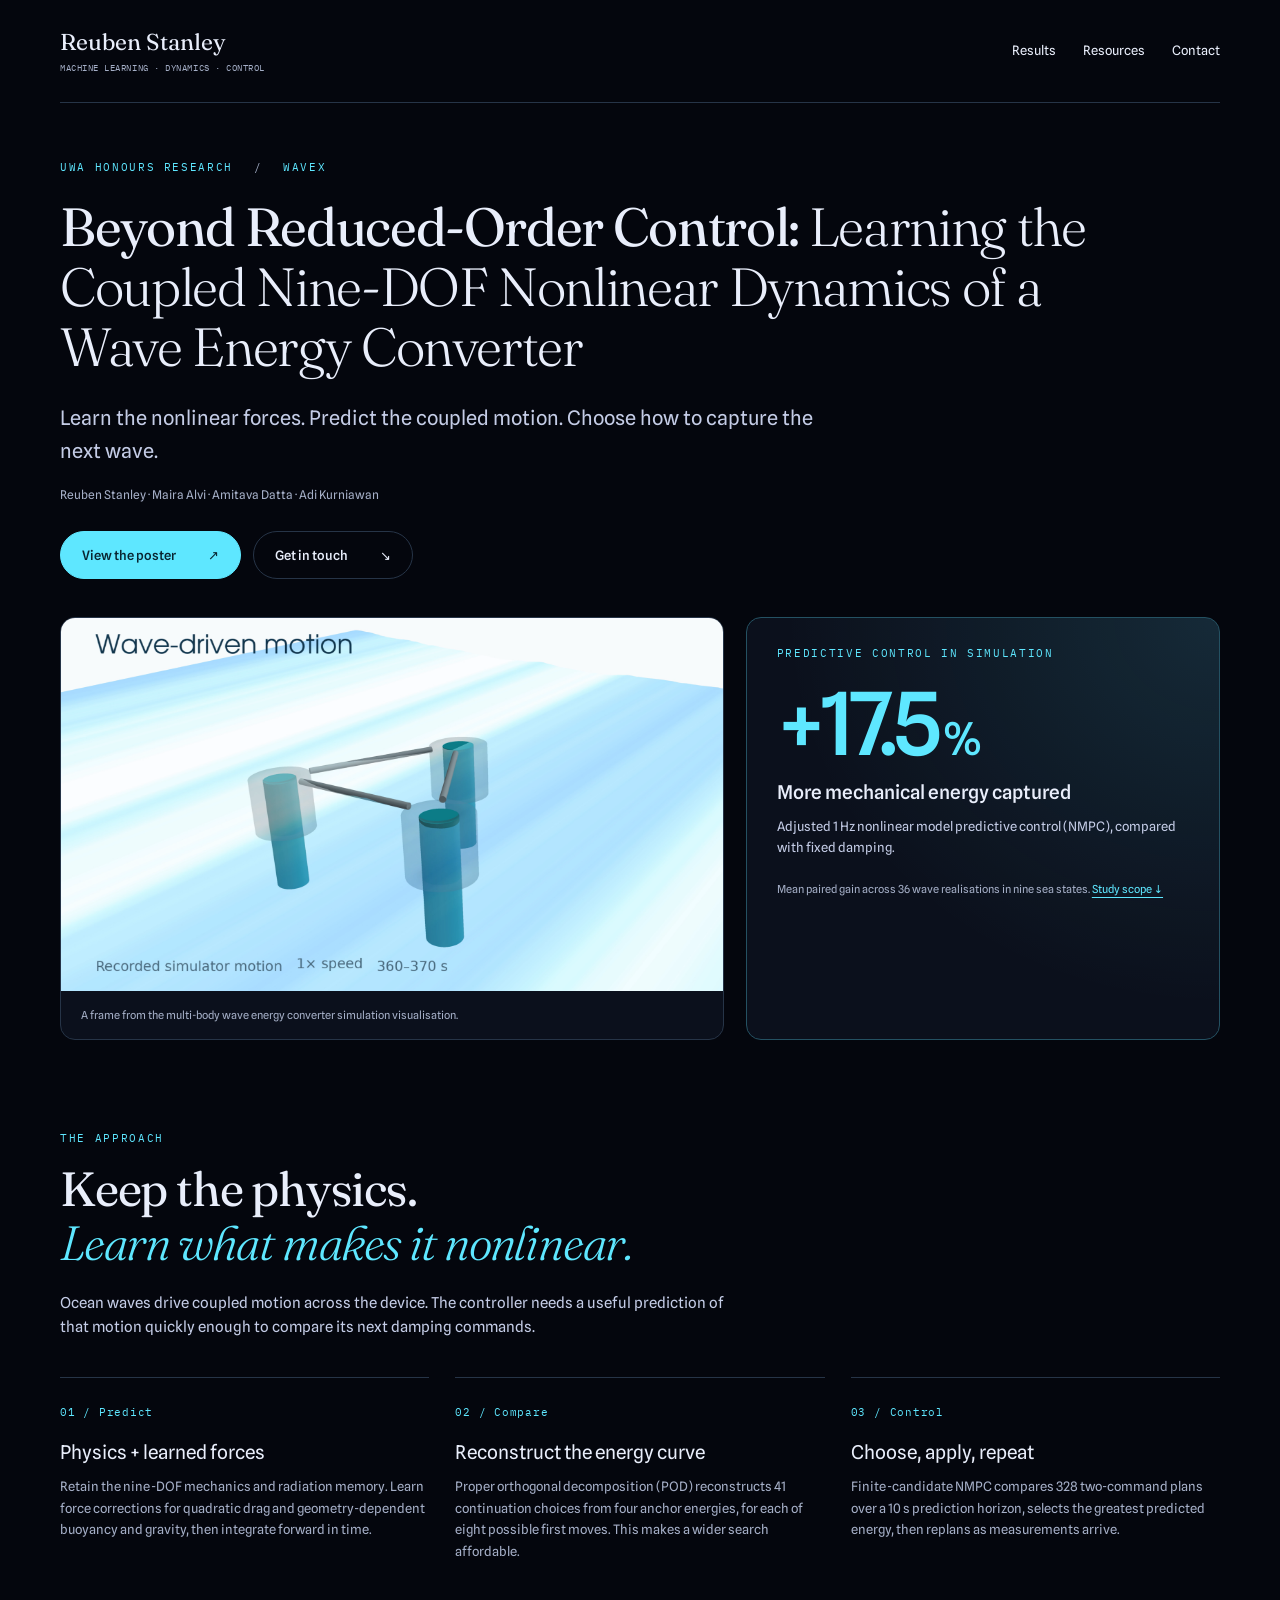
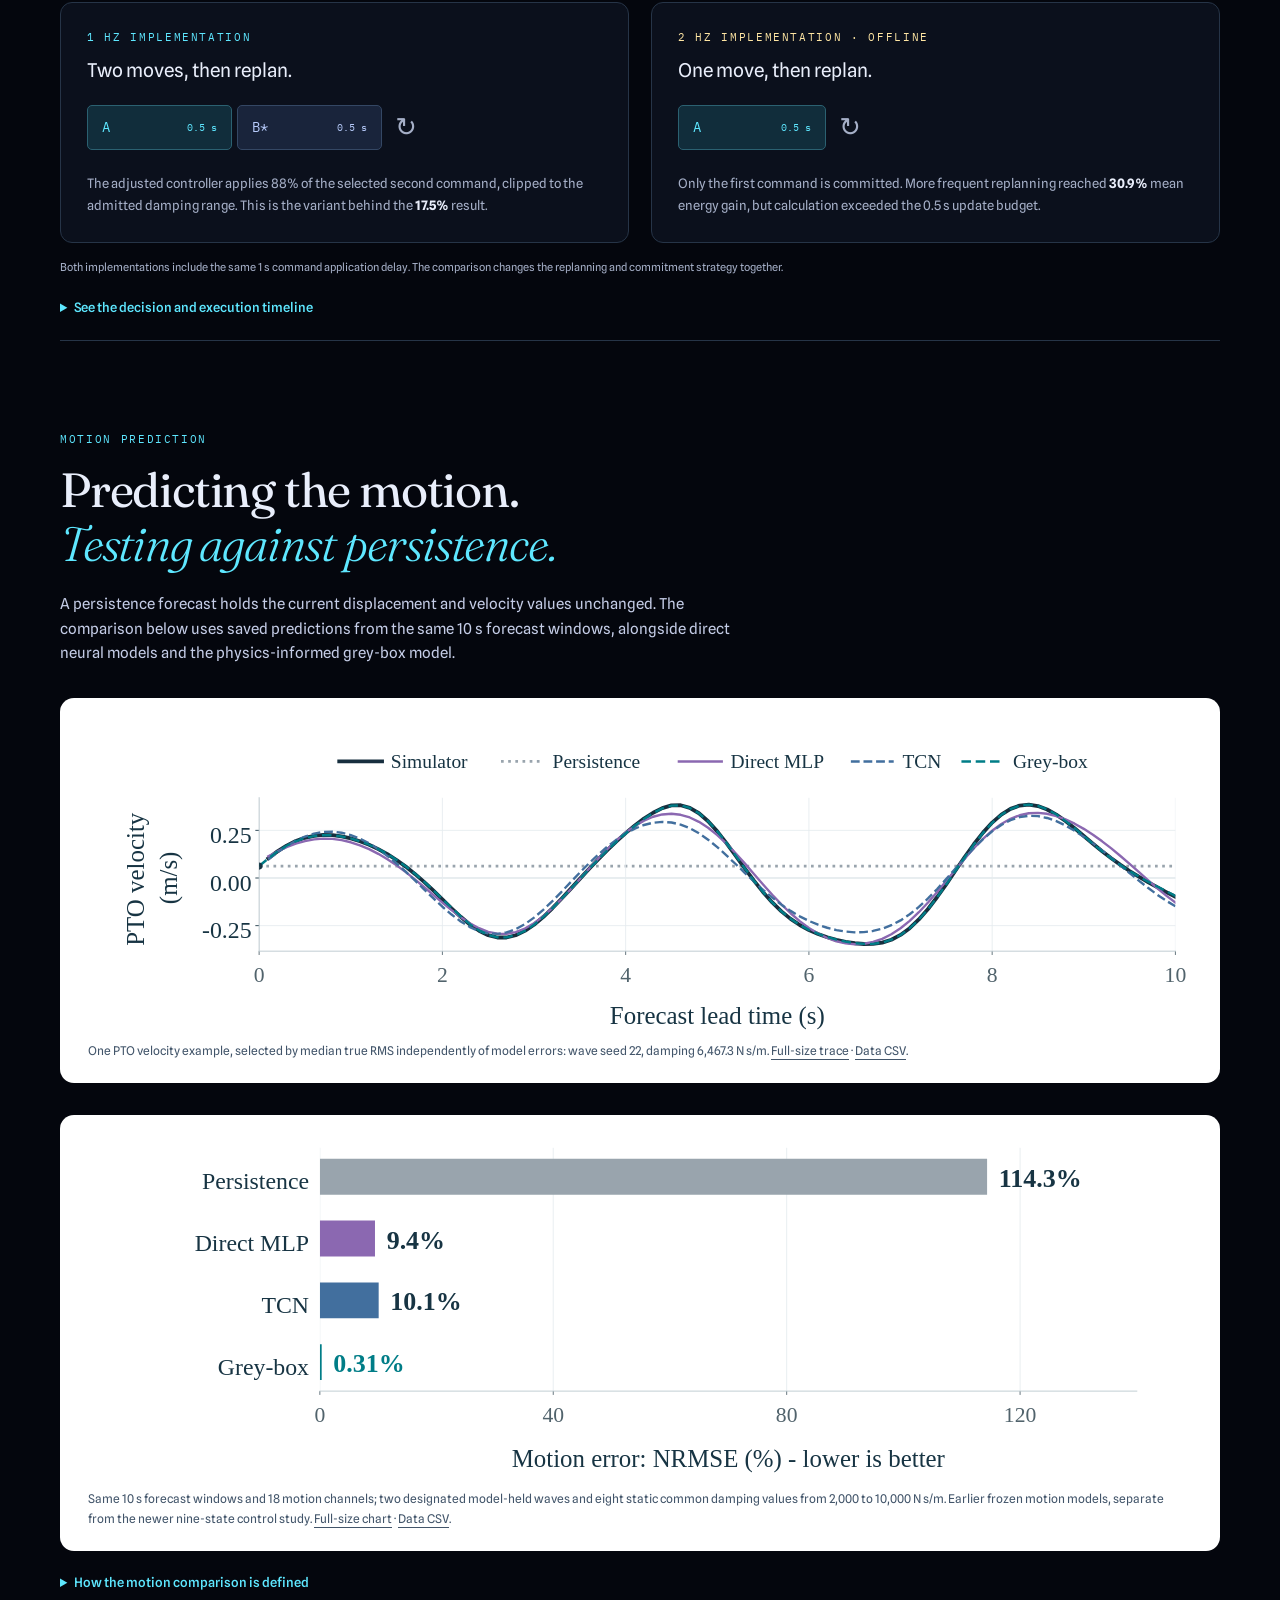
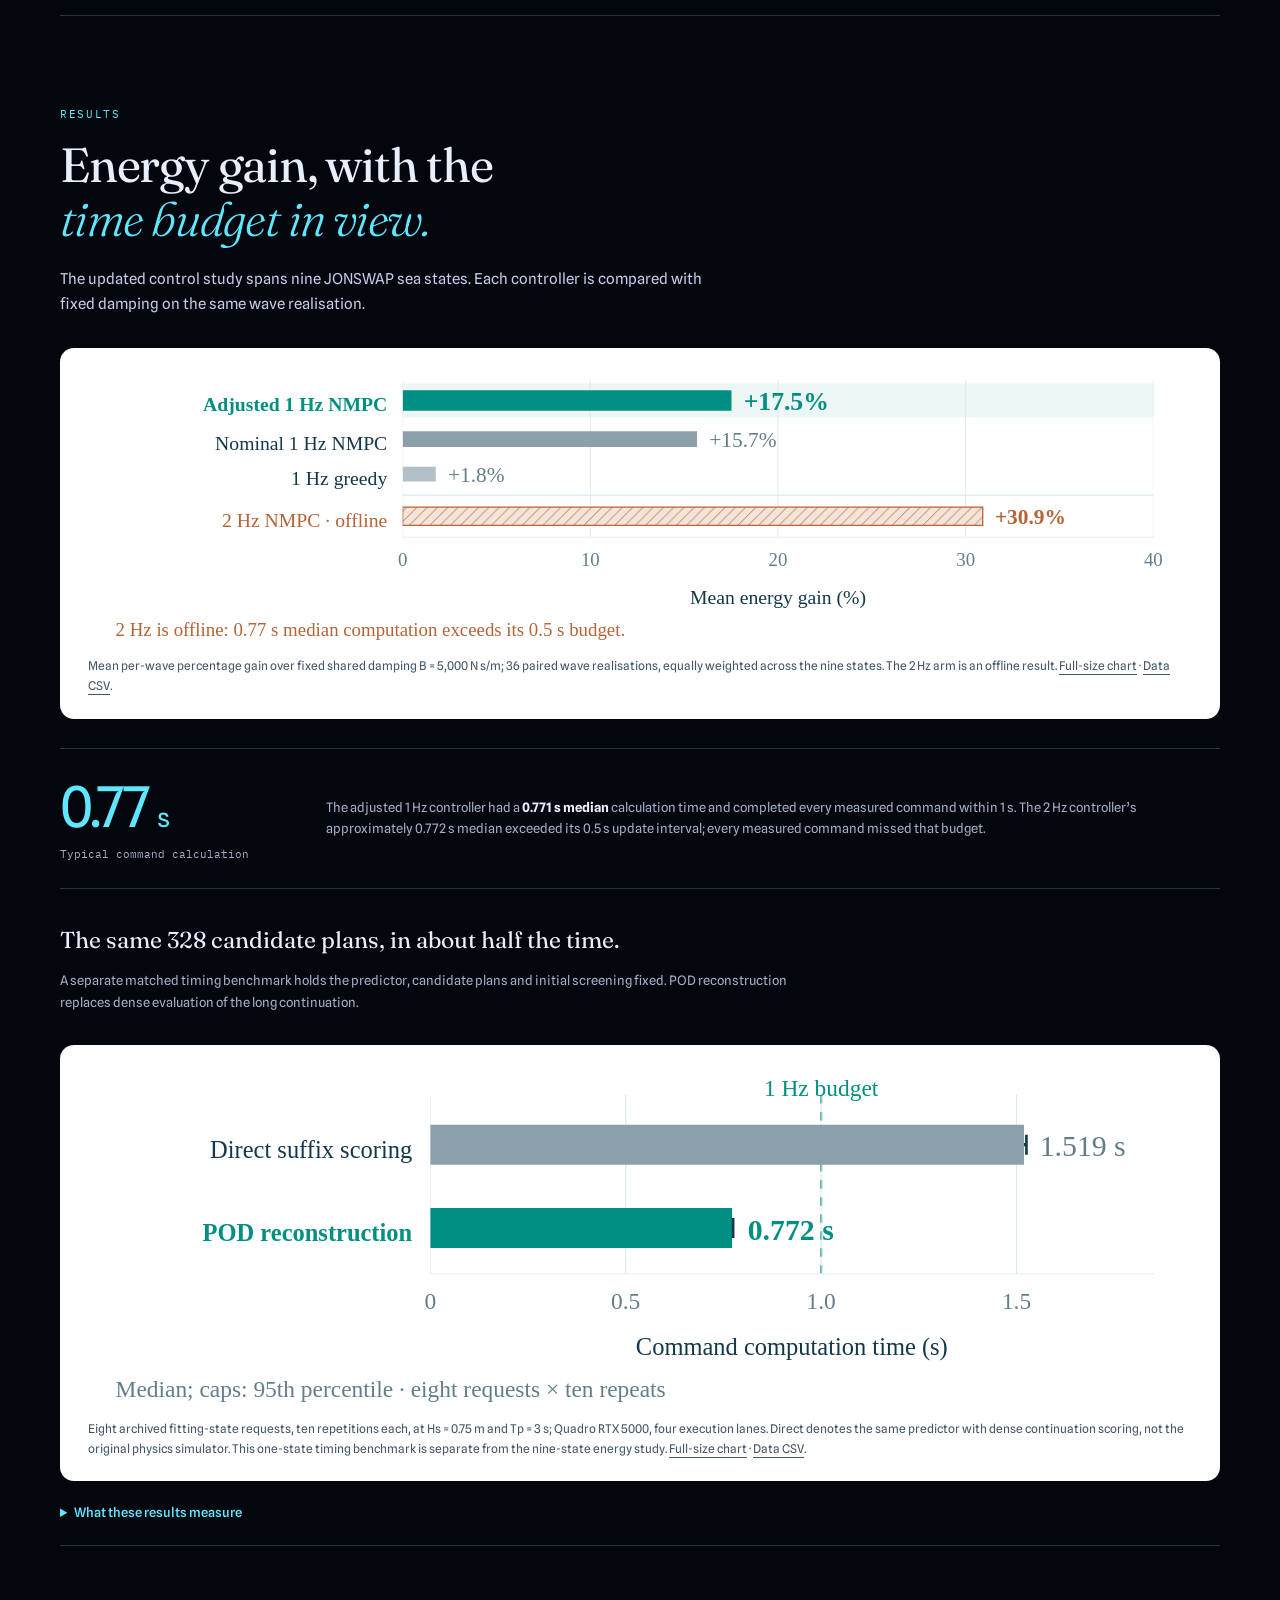
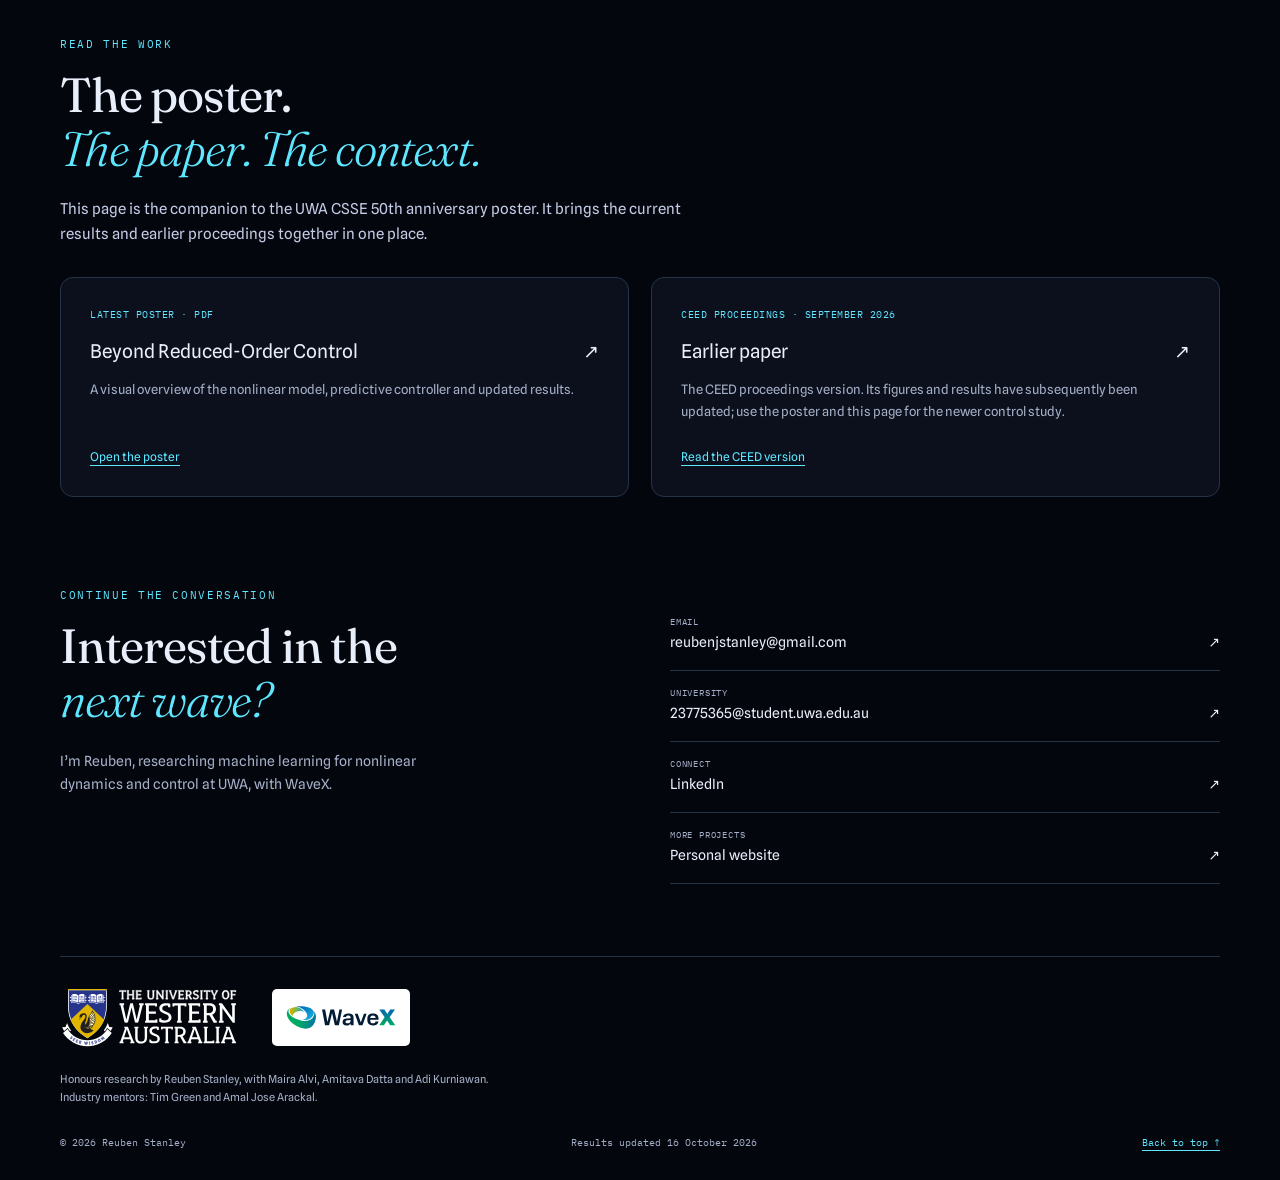
==== wavex/index.html @ 2ec7b628 "Add WaveX research page with poster, audited results and contact links" ====
<!doctype html>
<html lang="en">
<head>
  <meta charset="utf-8">
  <meta name="viewport" content="width=device-width, initial-scale=1">
  <title>Beyond Reduced-Order Control · Reuben Stanley</title>
  <meta name="description" content="Learning the coupled nine-DOF nonlinear dynamics of a wave energy converter. Explore Reuben Stanley’s UWA and WaveX honours research, poster, results and contact details.">
  <meta name="theme-color" content="#04060d">
  <link rel="canonical" href="https://reuben-trade.github.io/wavex/">
  <meta property="og:type" content="website">
  <meta property="og:title" content="Beyond Reduced-Order Control · Reuben Stanley">
  <meta property="og:description" content="Learning nonlinear wave-energy dynamics for predictive control. Research poster, results and contact.">
  <meta property="og:url" content="https://reuben-trade.github.io/wavex/">
  <meta property="og:image" content="https://reuben-trade.github.io/wavex/assets/device-motion.png">
  <link rel="preconnect" href="https://fonts.googleapis.com">
  <link rel="preconnect" href="https://fonts.gstatic.com" crossorigin>
  <link href="https://fonts.googleapis.com/css2?family=Fraunces:opsz,wght@9..144,300;9..144,400;9..144,500&family=IBM+Plex+Mono:wght@400;500&family=Spline+Sans:wght@400;500;600&display=swap" rel="stylesheet">
  <link rel="stylesheet" href="style.css">
</head>
<body>
  <a class="skip-link" href="#main">Skip to research</a>
  <header class="site-header wrap">
    <a class="wordmark" href="/">Reuben Stanley<span>Machine learning · Dynamics · Control</span></a>
    <nav aria-label="Project navigation"><a href="#results">Results</a><a href="#resources">Resources</a><a href="#contact">Contact</a></nav>
  </header>
  <main id="main" class="wrap">
    <section class="hero" aria-labelledby="project-title">
      <p class="eyebrow">UWA honours research <span aria-hidden="true">/</span> WaveX</p>
      <h1 id="project-title">Beyond Reduced-Order Control: <em>Learning the Coupled Nine-DOF Nonlinear Dynamics of a Wave Energy Converter</em></h1>
      <p class="intro">Learn the nonlinear forces. Predict the coupled motion. Choose how to capture the next wave.</p>
      <p class="authors">Reuben Stanley · Maira Alvi · Amitava Datta · Adi Kurniawan</p>
      <div class="actions"><a class="button primary" href="assets/WaveX-Honours-Poster.pdf">View the poster <span aria-hidden="true">↗</span></a><a class="button" href="#contact">Get in touch <span aria-hidden="true">↘</span></a></div>
      <div class="hero-grid">
        <figure class="device-figure"><img src="assets/device-motion.png" width="1920" height="1080" alt="Frame from the WaveX simulation visualisation: three interconnected floating bodies in ocean waves."><figcaption>A frame from the multi-body wave energy converter simulation visualisation.</figcaption></figure>
        <div class="headline-result"><p class="eyebrow">Predictive control in simulation</p><p class="big-number">+17.5<span>%</span></p><h2>More mechanical energy captured</h2><p>Adjusted 1 Hz nonlinear model predictive control (NMPC), compared with fixed damping.</p><p class="result-footnote">Mean paired gain across 36 wave realisations in nine sea states. <a href="#study-notes">Study scope ↓</a></p></div>
      </div>
    </section>

    <section class="section" aria-labelledby="approach-title">
      <div class="section-heading"><p class="eyebrow">The approach</p><h2 id="approach-title">Keep the physics.<br><em>Learn what makes it nonlinear.</em></h2><p>Ocean waves drive coupled motion across the device. The controller needs a useful prediction of that motion quickly enough to compare its next damping commands.</p></div>
      <ol class="method-grid">
        <li><span class="step-number">01 / Predict</span><h3>Physics + learned forces</h3><p>Retain the nine-DOF mechanics and radiation memory. Learn force corrections for quadratic drag and geometry-dependent buoyancy and gravity, then integrate forward in time.</p></li>
        <li><span class="step-number">02 / Compare</span><h3>Reconstruct the energy curve</h3><p>Proper orthogonal decomposition (POD) reconstructs 41 continuation choices from four anchor energies, for each of eight possible first moves. This makes a wider search affordable.</p></li>
        <li><span class="step-number">03 / Control</span><h3>Choose, apply, repeat</h3><p>Finite-candidate NMPC compares 328 two-command plans over a 10 s prediction horizon, selects the greatest predicted energy, then replans as measurements arrive.</p></li>
      </ol>
      <div class="cadence-grid">
        <article class="cadence-card"><p class="eyebrow">1 Hz implementation</p><h3>Two moves, then replan.</h3><div class="command-strip" aria-label="First command A for 0.5 seconds, then adjusted second command B for 0.5 seconds"><span>A <small>0.5 s</small></span><span>B* <small>0.5 s</small></span><b aria-hidden="true">↻</b></div><p>The adjusted controller applies 88% of the selected second command, clipped to the admitted damping range. This is the variant behind the <strong>17.5%</strong> result.</p></article>
        <article class="cadence-card"><p class="eyebrow gold">2 Hz implementation · offline</p><h3>One move, then replan.</h3><div class="command-strip short" aria-label="First command A for 0.5 seconds, then replan"><span>A <small>0.5 s</small></span><b aria-hidden="true">↻</b></div><p>Only the first command is committed. More frequent replanning reached <strong>30.9%</strong> mean energy gain, but calculation exceeded the 0.5 s update budget.</p></article>
      </div>
      <p class="shared-note">Both implementations include the same 1 s command application delay. The comparison changes the replanning and commitment strategy together.</p>
      <details class="study-notes"><summary>See the decision and execution timeline</summary><figure class="chart"><a href="assets/nmpc-timeline.svg"><img src="assets/nmpc-timeline.svg" loading="lazy" alt="Timing diagram for both controllers: a decision at zero is applied one second later. The 1 Hz controller executes A from 1 to 1.5 seconds and adjusted B from 1.5 to 2 seconds. The 2 Hz controller instead executes successive first commands over those two intervals."></a><figcaption>Both controllers score A for 0.5 s followed by B for 9.5 s. Only the near-term commands are executed before replanning. <a href="assets/nmpc-timeline.svg">Open the full-size diagram</a>.</figcaption></figure></details>
    </section>

    <section id="motion" class="section" aria-labelledby="motion-title">
      <div class="section-heading"><p class="eyebrow">Motion prediction</p><h2 id="motion-title">Predicting the motion.<br><em>Testing against persistence.</em></h2><p>A persistence forecast holds the current displacement and velocity values unchanged. The comparison below uses saved predictions from the same 10 s forecast windows, alongside direct neural models and the physics-informed grey-box model.</p></div>
      <figure class="chart"><a href="assets/motion-trace.svg"><img src="assets/motion-trace.svg" loading="lazy" alt="A 10 second PTO velocity example comparing numerical simulator truth, constant persistence, direct MLP, TCN and grey-box predictions. The grey-box trajectory closely follows the oscillating true velocity."></a><figcaption>One PTO velocity example, selected by median true RMS independently of model errors: wave seed 22, damping 6,467.3 N s/m. <a href="assets/motion-trace.svg">Full-size trace</a> · <a href="assets/motion-trace.csv" download>Data CSV</a>.</figcaption></figure>
      <figure class="chart"><a href="assets/motion-benchmark.svg"><img src="assets/motion-benchmark.svg" loading="lazy" alt="Mean motion NRMSE, lower is better: persistence 114.35 percent, direct MLP 9.45 percent, TCN 10.08 percent, grey-box 0.314 percent."></a><figcaption>Same 10 s forecast windows and 18 motion channels; two designated model-held waves and eight static common damping values from 2,000 to 10,000 N s/m. Earlier frozen motion models, separate from the newer nine-state control study. <a href="assets/motion-benchmark.svg">Full-size chart</a> · <a href="assets/motion-benchmark.csv" download>Data CSV</a>.</figcaption></figure>
      <details class="study-notes"><summary>How the motion comparison is defined</summary><div class="details-content"><p><strong>Common evaluation:</strong> 17,152 forecasts per model across two waves and eight damping settings, with 100 common future samples over 10 s. The 18 channels comprise nine displacements and nine velocities. Each channel’s root-mean-square error is divided by the centred population standard deviation of its common true signal, then averaged equally across channels, settings and waves. This normalised error can exceed 100%.</p><p><strong>Model scope:</strong> these are previously trained, frozen model packages with different native training sets and input/history budgets. The comparison is not an architecture-only ablation. The two model-held waves were previously exposed in a separate spectral study and are not globally blind test data.</p><p><strong>Reproducibility:</strong> existing predictions were checked against their archived results before recomputing the common-window comparison. Persistence was calculated directly from the archived boundary states. No new simulation, training or model inference was needed.</p></div></details>
    </section>

    <section id="results" class="section" aria-labelledby="results-title">
      <div class="section-heading"><p class="eyebrow">Results</p><h2 id="results-title">Energy gain, with the<br><em>time budget in view.</em></h2><p>The updated control study spans nine JONSWAP sea states. Each controller is compared with fixed damping on the same wave realisation.</p></div>
      <figure class="chart"><a href="assets/energy-gain.svg"><img src="assets/energy-gain.svg" loading="lazy" alt="Mean mechanical energy gain compared with fixed damping: adjusted 1 Hz NMPC 17.5 percent; nominal 1 Hz NMPC 15.7 percent; greedy 1.8 percent; offline 2 Hz NMPC 30.9 percent."></a><figcaption>Mean per-wave percentage gain over fixed shared damping B = 5,000 N s/m; 36 paired wave realisations, equally weighted across the nine states. The 2 Hz arm is an offline result. <a href="assets/energy-gain.svg">Full-size chart</a> · <a href="assets/energy-gain.csv" download>Data CSV</a>.</figcaption></figure>
      <div class="timing-callout"><div><p class="timing-value">0.77 <span>s</span></p><p>Typical command calculation</p></div><p>The adjusted 1 Hz controller had a <strong>0.771 s median</strong> calculation time and completed every measured command within 1 s. The 2 Hz controller’s approximately 0.772 s median exceeded its 0.5 s update interval; every measured command missed that budget.</p></div>
      <div class="subsection-heading"><h3>The same 328 candidate plans, in about half the time.</h3><p>A separate matched timing benchmark holds the predictor, candidate plans and initial screening fixed. POD reconstruction replaces dense evaluation of the long continuation.</p></div>
      <figure class="chart"><a href="assets/matched-timing.svg"><img src="assets/matched-timing.svg" loading="lazy" alt="Matched warm command timing: direct continuation scoring takes 1.519 seconds median and POD continuation scoring takes 0.772 seconds. The first exceeds the 1 second update budget; the second fits it. Both exceed 0.5 seconds."></a><figcaption>Eight archived fitting-state requests, ten repetitions each, at Hs = 0.75 m and Tp = 3 s; Quadro RTX 5000, four execution lanes. Direct denotes the same predictor with dense continuation scoring, not the original physics simulator. This one-state timing benchmark is separate from the nine-state energy study. <a href="assets/matched-timing.svg">Full-size chart</a> · <a href="assets/matched-timing.csv" download>Data CSV</a>.</figcaption></figure>
      <details id="study-notes" class="study-notes"><summary>What these results measure</summary><div class="details-content"><p><strong>Numerical simulation:</strong> nine-DOF dynamics with quadratic body drag and geometry-dependent nonlinear buoyancy/gravity. Incident water velocity is fixed to zero in the drag calculation; no mooring contribution is implemented. These results are not hardware trials.</p><p><strong>Sea states and scoring:</strong> significant wave heights 0.75, 1.5 and 2.5 m crossed with peak periods 4.82, 6 and 8 s. Four paired wave realisations per state; 300 s scored after a 300 s ramp and 60 s preparation. The combined 36-wave cohort is descriptive: it includes an earlier exposed two-wave cohort and two fresh confirmation waves per state.</p><p><strong>Prediction and control:</strong> 60 s motion history, a 10 s prediction horizon and ideal recorded wave preview. The shared damping command acts on all three power-take-off coordinates, with 41 admitted values from 2,000 to 100,000 N s/m. The adjusted variant multiplies only its second executed command by 0.88 and clips it to that range; prediction and selection remain nominal.</p><p><strong>Interpretation:</strong> the fixed 5,000 N s/m comparator is not a per-state optimised passive controller. Gains are mean per-wave percentage changes in mechanical power-take-off energy, not site-weighted annual yield. Timings are warm computation measurements on the study hardware; they do not establish deployed hardware performance.</p><p><strong>Next steps:</strong> the POD heads trained on constant-damping 10 s forecasts are reused for conditional 9.5 s continuations; this transfer still needs validation. Causal wave forecasts, actuator limits and device trials remain next steps.</p></div></details>
    </section>

    <section id="resources" class="section" aria-labelledby="resources-title">
      <div class="section-heading"><p class="eyebrow">Read the work</p><h2 id="resources-title">The poster.<br><em>The paper. The context.</em></h2><p>This page is the companion to the UWA CSSE 50th anniversary poster. It brings the current results and earlier proceedings together in one place.</p></div>
      <div class="resource-grid"><a class="resource-card" href="assets/WaveX-Honours-Poster.pdf"><span class="resource-type">Latest poster · PDF</span><h3>Beyond Reduced-Order Control <span aria-hidden="true">↗</span></h3><p>A visual overview of the nonlinear model, predictive controller and updated results.</p><span class="resource-link">Open the poster</span></a><a class="resource-card" href="https://ceed.wa.edu.au/wp-content/uploads/2026/09/Reuben-Stanley.pdf"><span class="resource-type">CEED proceedings · September 2026</span><h3>Earlier paper <span aria-hidden="true">↗</span></h3><p>The CEED proceedings version. Its figures and results have subsequently been updated; use the poster and this page for the newer control study.</p><span class="resource-link">Read the CEED version</span></a></div>
    </section>

    <section id="contact" class="section contact" aria-labelledby="contact-title"><div><p class="eyebrow">Continue the conversation</p><h2 id="contact-title">Interested in the<br><em>next wave?</em></h2><p>I’m Reuben, researching machine learning for nonlinear dynamics and control at UWA, with WaveX.</p></div><div class="contact-links"><a href="mailto:reubenjstanley@gmail.com"><span>Email</span>reubenjstanley@gmail.com <b aria-hidden="true">↗</b></a><a href="mailto:23775365@student.uwa.edu.au"><span>University</span>23775365@student.uwa.edu.au <b aria-hidden="true">↗</b></a><a href="https://www.linkedin.com/in/reuben-stanley/"><span>Connect</span>LinkedIn <b aria-hidden="true">↗</b></a><a href="/"><span>More projects</span>Personal website <b aria-hidden="true">↗</b></a></div></section>
  </main>
  <footer class="wrap"><div class="affiliations"><img src="assets/uwa.svg" alt="The University of Western Australia" width="180" height="60"><span class="wavex-logo"><img src="assets/wavex.svg" alt="WaveX" width="130" height="52"></span></div><p>Honours research by Reuben Stanley, with Maira Alvi, Amitava Datta and Adi Kurniawan.<br>Industry mentors: Tim Green and Amal Jose Arackal.</p><div class="footer-meta"><span>© 2026 Reuben Stanley</span><span>Results updated 16 October 2026</span><a href="#main">Back to top ↑</a></div></footer>
</body>
</html>
---- wavex/style.css ----
:root{--space:#04060d;--panel:#0b101c;--ink:#e9eefb;--muted:#a5afc7;--cyan:#5ee7ff;--gold:#ffe6a3;--line:#263447;--display:"Fraunces",Georgia,serif;--body:"Spline Sans",system-ui,sans-serif;--mono:"IBM Plex Mono",ui-monospace,monospace}
*{box-sizing:border-box}html{scroll-behavior:smooth;scroll-padding-top:24px}body{margin:0;background:var(--space);color:var(--ink);font-family:var(--body);font-weight:400;line-height:1.65;-webkit-font-smoothing:antialiased}a{color:inherit;text-underline-offset:4px}a:focus-visible,summary:focus-visible{outline:2px solid var(--cyan);outline-offset:6px}img{display:block;max-width:100%;height:auto}h1,h2,h3,p,figure{margin:0}h1,h2,h3{line-height:1.12;font-weight:400}h1,h2{font-family:var(--display)}em{font-weight:300;color:var(--cyan)}.wrap{width:min(1160px,calc(100% - 96px));margin-inline:auto}.skip-link{position:absolute;top:-100px;left:20px;padding:12px 18px;background:var(--ink);color:var(--space);z-index:10}.skip-link:focus{top:12px}.site-header{display:flex;align-items:center;justify-content:space-between;gap:24px;padding-block:29px;border-bottom:1px solid var(--line)}.wordmark{font-family:var(--display);font-size:23px;text-decoration:none;line-height:1.2}.wordmark span{display:block;font-family:var(--mono);font-size:9px;letter-spacing:.06em;text-transform:uppercase;color:var(--muted);margin-top:6px}.site-header nav{display:flex;gap:27px;font-size:13px}.site-header nav a{text-decoration:none}.site-header nav a:hover{color:var(--cyan)}.hero{padding-top:56px}.eyebrow{font-family:var(--mono);font-size:11px;letter-spacing:.15em;text-transform:uppercase;color:var(--cyan);line-height:1.5}.eyebrow span{margin-inline:12px;color:var(--muted)}h1{font-size:clamp(2.15rem,4.2vw,3.45rem);max-width:1100px;letter-spacing:-.025em;margin-top:21px}h1 em{font-style:normal;color:var(--ink)}.intro{font-size:clamp(1.05rem,1.6vw,1.25rem);color:#c4cce6;margin-top:24px;max-width:790px}.authors{font-size:12px;color:var(--muted);margin-top:17px}.actions{display:flex;flex-wrap:wrap;gap:12px;margin-top:27px}.button{display:inline-flex;align-items:center;gap:32px;justify-content:space-between;min-height:48px;border:1px solid var(--line);border-radius:100px;padding:10px 21px;text-decoration:none;font-size:13px;font-weight:500;transition:background .15s,border-color .15s}.button:hover{border-color:var(--cyan);background:#101c29}.button.primary{background:var(--cyan);border-color:var(--cyan);color:#092531}.button.primary:hover{background:#a2f2ff}.hero-grid{display:grid;grid-template-columns:1.4fr 1fr;gap:22px;margin-top:38px;align-items:stretch}.device-figure{border:1px solid var(--line);border-radius:15px;overflow:hidden;background:var(--panel);display:flex;flex-direction:column;justify-content:center}.device-figure img{aspect-ratio:16/9;object-fit:cover}.device-figure figcaption{padding:15px 20px;color:var(--muted);font-size:11px}.headline-result{border:1px solid #245162;border-radius:15px;padding:27px 30px;background:radial-gradient(ellipse at 100% 0,rgba(94,231,255,.12),transparent 65%),var(--panel)}.big-number{font-size:clamp(3.9rem,6.8vw,6rem);letter-spacing:-.065em;line-height:1.12;color:var(--cyan);margin-block:13px 10px;font-weight:500}.big-number span{font-size:.52em;margin-left:5px}.headline-result h2{font-family:var(--body);font-size:19px;font-weight:500;margin-bottom:12px}.headline-result>p:not(.eyebrow):not(.big-number){color:#c4cce6;font-size:13px}.headline-result p.result-footnote{font-size:11px!important;color:var(--muted)!important;margin-top:22px}.result-footnote a{white-space:nowrap;color:var(--cyan)}.section{padding-top:90px}.section-heading{max-width:730px}.section-heading h2,.contact h2{font-size:clamp(2rem,3.8vw,3rem);letter-spacing:-.025em;margin-top:16px}.section-heading>p:last-child{margin-top:21px;max-width:670px;color:#c4cce6;font-size:15px}.method-grid{list-style:none;padding:0;display:grid;grid-template-columns:repeat(3,1fr);gap:26px;margin:37px 0 0}.method-grid li{padding-top:20px;border-top:1px solid var(--line)}.step-number{font:11px var(--mono);letter-spacing:.07em;color:var(--cyan)}h3{font-size:19px;line-height:1.3}.method-grid h3{margin-top:15px}.method-grid p{font-size:13px;color:var(--muted);margin-top:12px}.cadence-grid{display:grid;grid-template-columns:1fr 1fr;gap:22px;margin-top:40px}.cadence-card{border:1px solid var(--line);border-radius:12px;padding:26px;background:var(--panel)}.cadence-card h3{margin-top:12px}.gold{color:var(--gold)}.command-strip{display:flex;gap:5px;align-items:stretch;margin-block:23px;max-width:330px}.command-strip>span{flex:1;display:flex;justify-content:space-between;align-items:center;font-family:var(--mono);font-size:14px;color:var(--cyan);background:#112d3b;border:1px solid #2b6171;padding:10px 14px;border-radius:5px}.command-strip>span:nth-child(2){background:#19243b;border-color:#344764;color:#b6cafa}.command-strip small{font-size:10px;color:inherit}.command-strip b{display:flex;align-items:center;font-size:26px;margin-left:8px;color:var(--muted);font-weight:400}.command-strip.short{max-width:183px}.cadence-card>p:last-child{font-size:13px;color:var(--muted)}.cadence-card strong{color:var(--ink)}.shared-note{font-size:11px;color:var(--muted);margin-top:15px}.chart{margin-top:32px;background:#fff;border-radius:14px;overflow:hidden}.chart img{width:100%;padding:26px 28px 0}.chart figcaption{padding:10px 28px 23px;font-size:12px;color:#42556a}.timing-callout{display:grid;grid-template-columns:230px 1fr;gap:36px;border-block:1px solid var(--line);padding:27px 0;margin-top:29px;align-items:center}.timing-value{font-size:56px;line-height:1.1;color:var(--cyan);letter-spacing:-.04em}.timing-value span{font-size:26px}.timing-callout>div>p:last-child{font:11px var(--mono);color:var(--muted);margin-top:10px}.timing-callout>p{color:var(--muted);font-size:13px}.timing-callout strong{color:var(--ink)}.study-notes{border-bottom:1px solid var(--line);padding-block:21px;font-size:13px}.study-notes summary{cursor:pointer;color:var(--cyan);font-weight:500}.details-content{max-width:900px;color:var(--muted);padding-top:15px}.details-content p+p{margin-top:14px}.details-content strong{color:var(--ink)}.resource-grid{display:grid;grid-template-columns:1fr 1fr;gap:22px;margin-top:31px}.resource-card{padding:29px;background:var(--panel);border:1px solid var(--line);border-radius:13px;text-decoration:none;display:flex;flex-direction:column;transition:border-color .15s,background .15s}.resource-card:hover{border-color:var(--cyan);background:#101c29}.resource-type{font:10px/1.5 var(--mono);letter-spacing:.05em;text-transform:uppercase;color:var(--cyan)}.resource-card h3{margin-top:17px;display:flex;justify-content:space-between;gap:16px}.resource-card p{font-size:13px;color:var(--muted);margin-top:15px;flex:1}.resource-link{font-size:12px;color:var(--cyan);margin-top:25px;text-decoration:underline;text-underline-offset:4px}.contact{display:grid;grid-template-columns:1fr 1fr;gap:60px;padding-bottom:72px}.contact>div>p:last-child{font-size:14px;color:var(--muted);max-width:420px;margin-top:23px}.contact-links{padding-top:13px}.contact-links a{display:block;border-bottom:1px solid var(--line);padding:16px 0;text-decoration:none;font-size:14px;overflow-wrap:anywhere}.contact-links a:hover{color:var(--cyan)}.contact-links a span{font:9px var(--mono);letter-spacing:.09em;text-transform:uppercase;display:block;color:var(--muted);margin-bottom:4px}.contact-links b{float:right;font-weight:400}.affiliations{display:flex;align-items:center;gap:32px}.affiliations img{max-height:60px;object-fit:contain}.wavex-logo{display:block;padding:10px 14px;border-radius:5px;background:white}.wavex-logo img{width:110px;height:37px;object-fit:contain}footer.wrap{padding-block:31px;border-top:1px solid var(--line)}footer>p{color:var(--muted);font-size:11px;margin-top:23px}.footer-meta{display:flex;justify-content:space-between;flex-wrap:wrap;gap:14px;font:10px var(--mono);color:var(--muted);margin-top:30px}.footer-meta a{color:var(--cyan)}
.subsection-heading{margin-top:37px;max-width:740px}.subsection-heading h3{font-size:23px;font-family:var(--display)}.subsection-heading p{font-size:13px;color:var(--muted);margin-top:14px}.chart a:focus-visible{display:block;outline-offset:-3px}.chart figcaption a:focus-visible{display:inline;outline-offset:3px}
@media(max-width:900px){.wrap{width:calc(100% - 56px)}.hero-grid{grid-template-columns:1.15fr 1fr}.headline-result{padding:23px}.headline-result .eyebrow{font-size:9px}.headline-result h2{font-size:17px}.big-number{font-size:66px}.contact{gap:30px}.device-figure figcaption{padding:12px;font-size:10px}}
@media(max-width:650px){.wrap{width:calc(100% - 36px)}.site-header{padding-block:21px;align-items:flex-start;gap:15px}.wordmark{font-size:20px}.wordmark span{font-size:7px;max-width:170px;line-height:1.6}.site-header nav{gap:13px;font-size:11px;flex-wrap:wrap;justify-content:flex-end;max-width:145px}.hero{padding-top:36px}h1{font-size:2.12rem;line-height:1.13;margin-top:18px}.intro{font-size:16px;margin-top:21px}.authors{font-size:11px;line-height:1.7}.actions{margin-top:23px;gap:10px}.button{font-size:12px;padding-inline:17px;gap:20px}.hero-grid{grid-template-columns:1fr;gap:17px;margin-top:28px}.device-figure figcaption{padding:12px 15px}.headline-result{padding:25px}.headline-result .eyebrow{font-size:10px}.big-number{font-size:76px}.headline-result h2{font-size:19px}.headline-result p.result-footnote{margin-top:17px}.section{padding-top:59px}.section-heading h2,.contact h2{font-size:2.12rem}.section-heading>p:last-child{font-size:14px}.method-grid{grid-template-columns:1fr;gap:24px;margin-top:27px}.method-grid li{padding-top:17px}.method-grid h3{margin-top:10px}.method-grid p{margin-top:9px}.cadence-grid,.resource-grid,.contact{grid-template-columns:1fr;gap:17px}.cadence-grid{margin-top:29px}.cadence-card{padding:23px}.chart img{padding:12px 5px 0}.chart figcaption{font-size:11px;padding:8px 17px 18px}.timing-callout{grid-template-columns:1fr;gap:20px;padding:25px 0}.timing-value{font-size:51px}.contact{gap:15px;padding-bottom:47px}.contact-links{padding-top:0}.contact-links a{font-size:14px}.resource-card{padding:25px}.affiliations{gap:22px}.affiliations>img{max-width:155px}.wavex-logo img{width:90px;height:31px}footer.wrap{padding-block:27px}.footer-meta{line-height:1.6}}
@media(prefers-reduced-motion:reduce){html{scroll-behavior:auto}*{transition:none!important}}
@media(max-width:650px){.site-header nav a{display:inline-flex;min-height:30px;align-items:center}.method-grid p,.cadence-card>p:last-child,.timing-callout>p,.resource-card p,.study-notes,.subsection-heading p{font-size:14px}.chart figcaption{font-size:12px}.contact-links a{font-size:15px}}
@media print{body{background:#fff;color:#142838}.site-header nav,.actions,.contact-links{display:none}.wrap{width:100%}.hero,.section{padding-top:25px}h1{font-size:28px}.section-heading h2,.contact h2{font-size:25px}.hero-grid,.cadence-grid,.resource-grid{break-inside:avoid}.eyebrow,em,.big-number,.timing-value{color:#006d80}.headline-result,.cadence-card,.resource-card{background:#fff}.headline-result p,.section-heading>p:last-child,.method-grid p,.cadence-card>p:last-child,.timing-callout>p,.shared-note,.resource-card p,.contact>div>p:last-child{color:#435466!important}footer{display:none}}
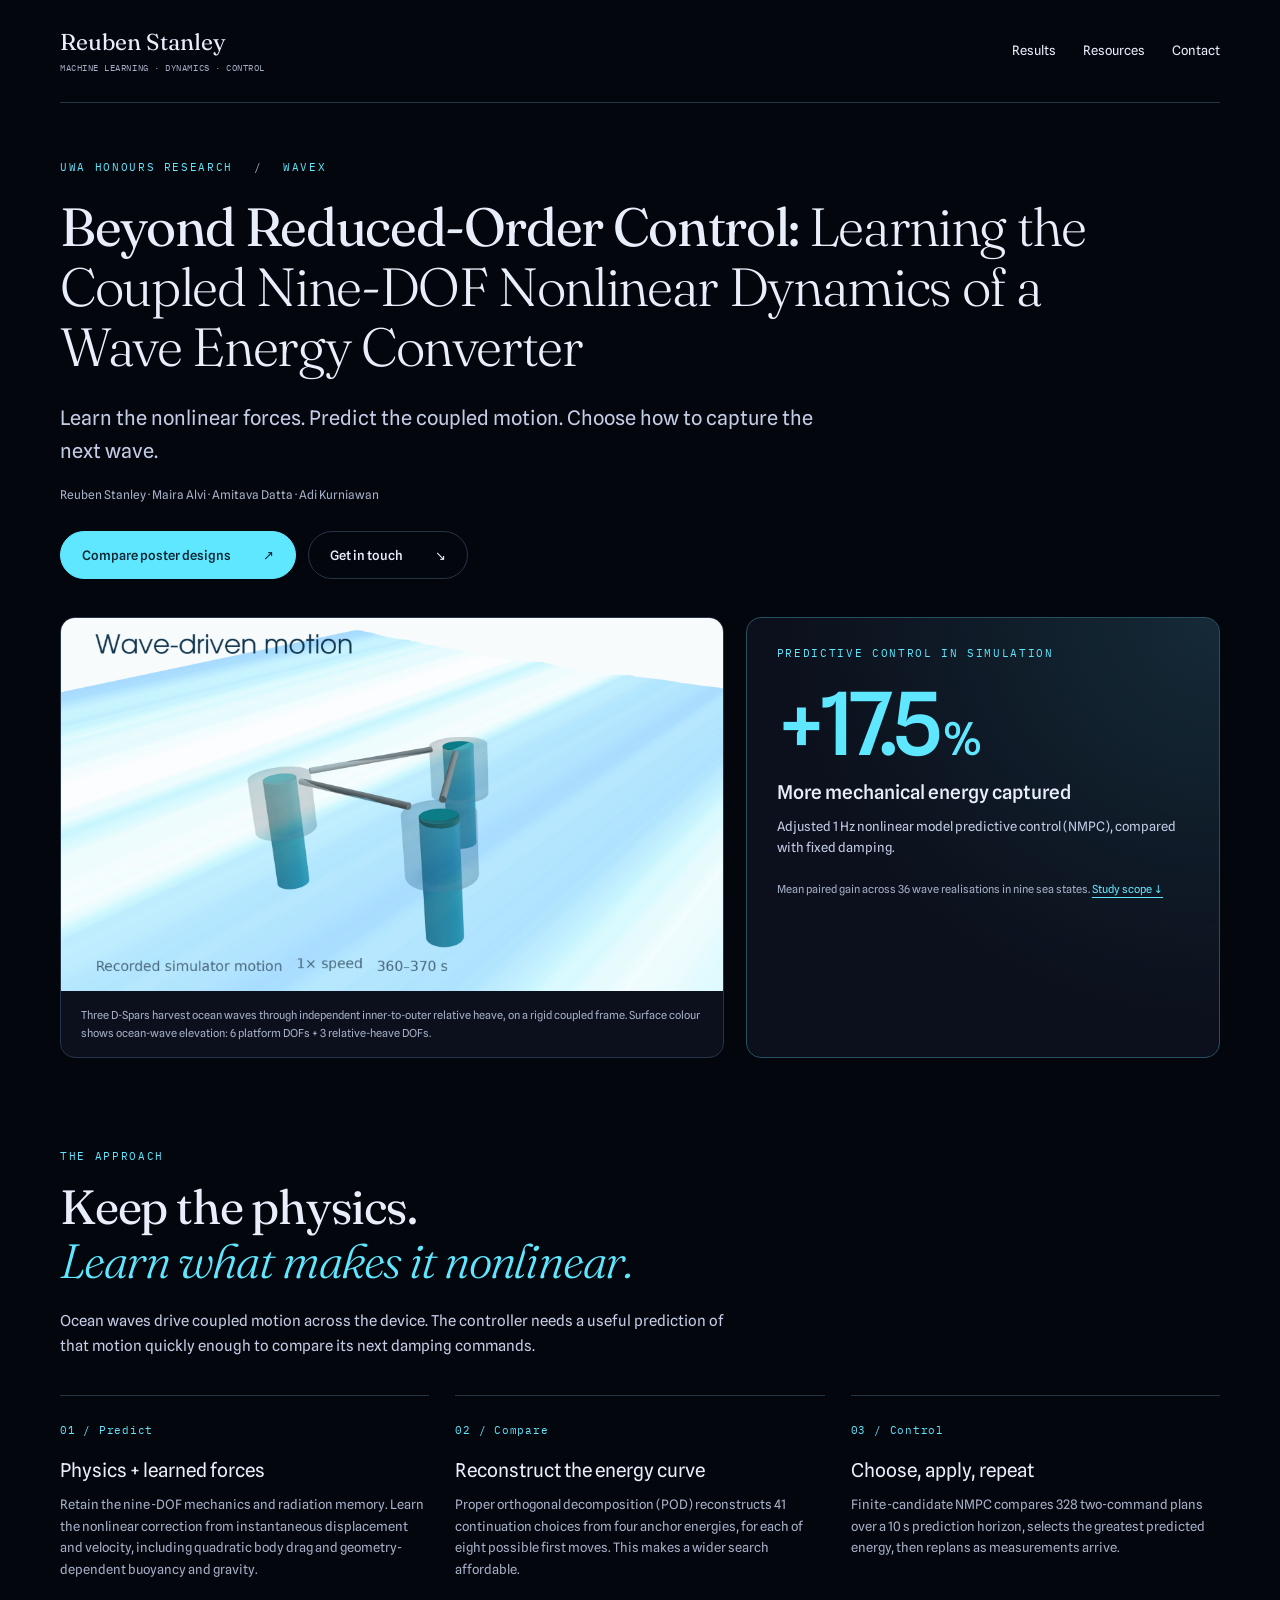
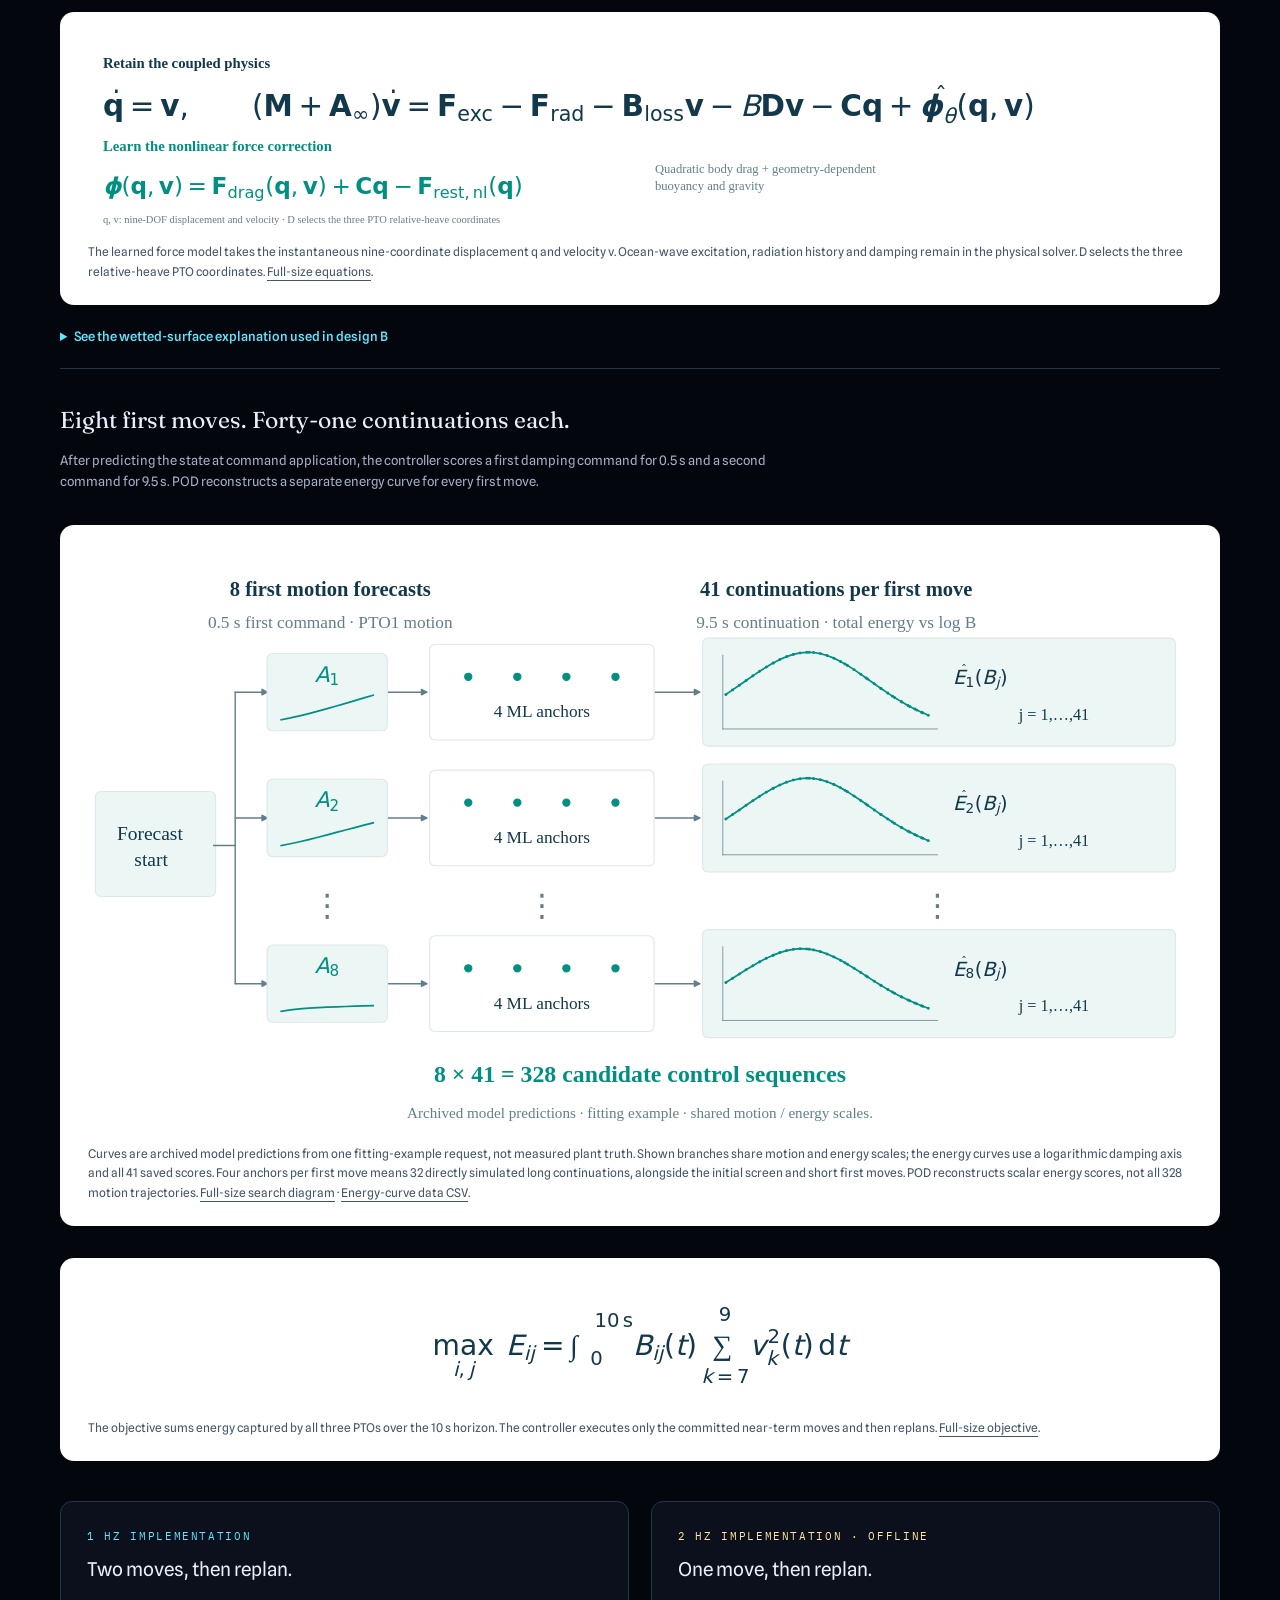
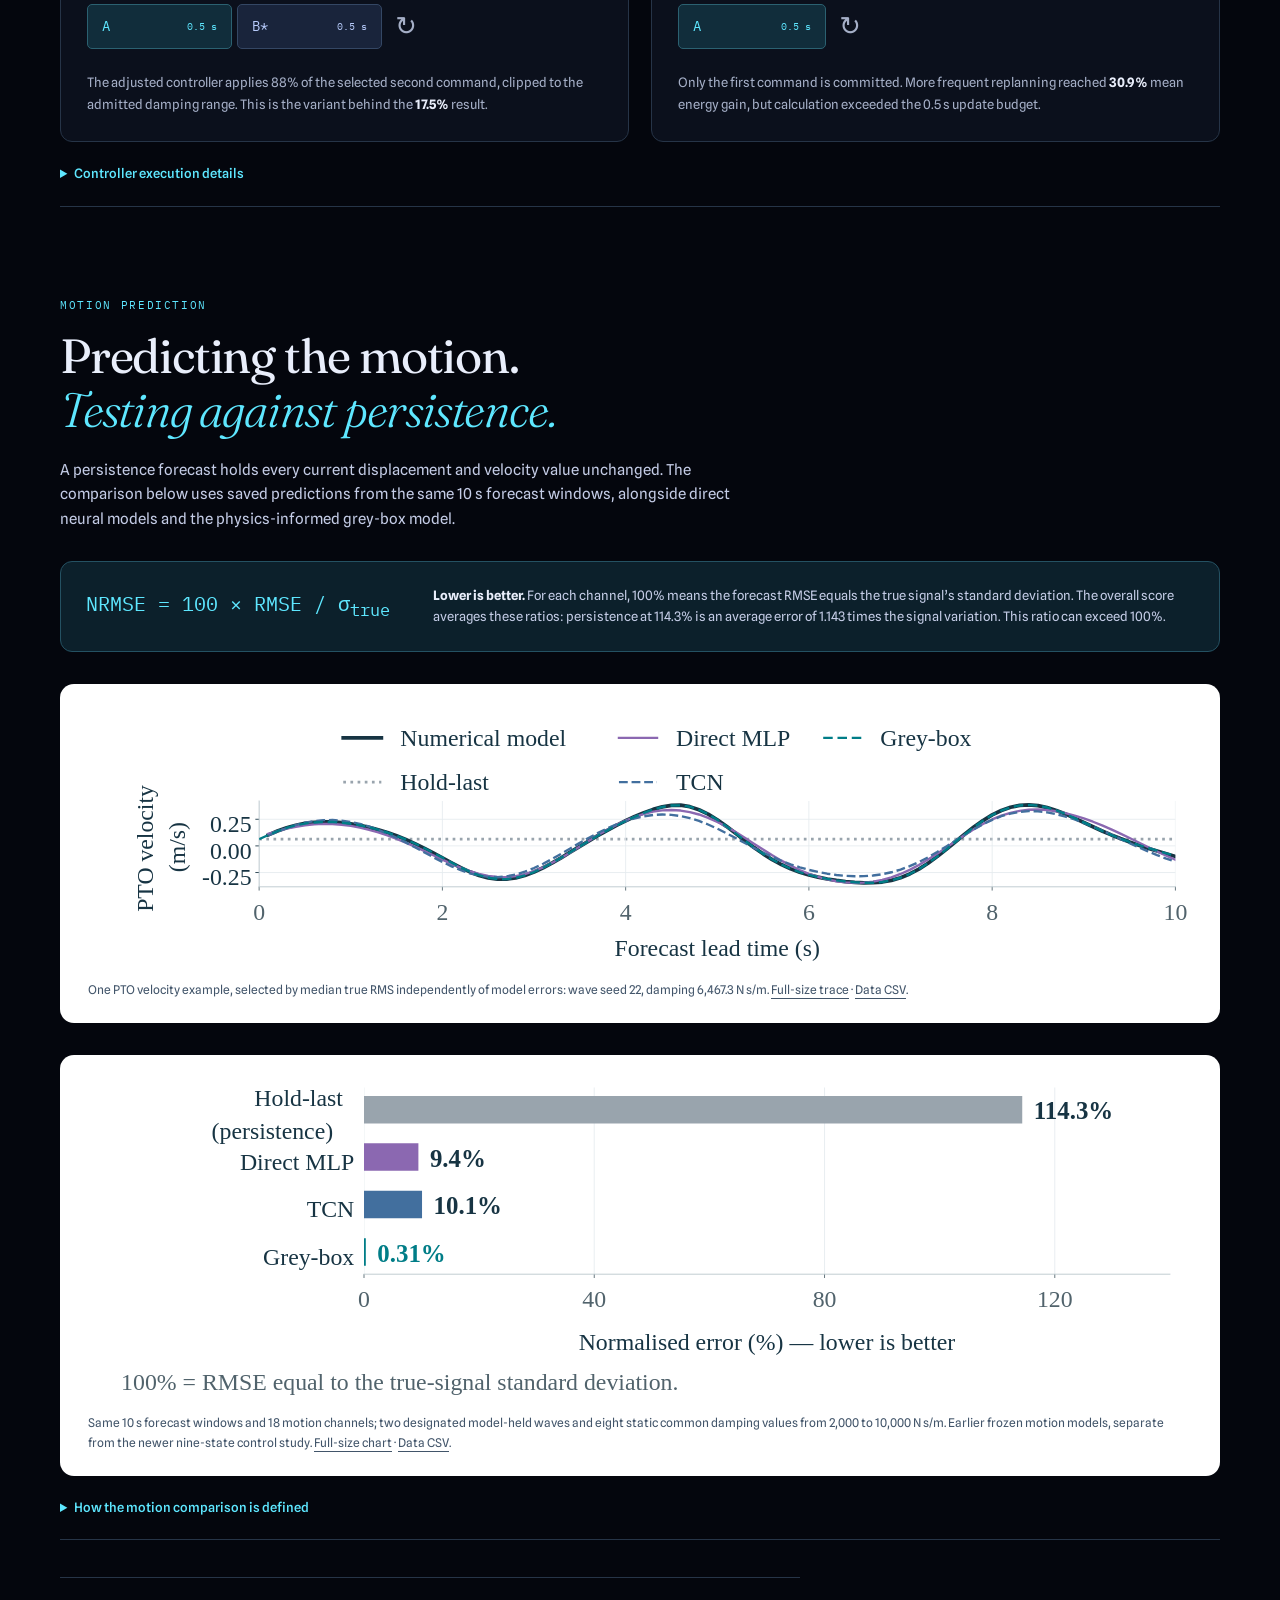
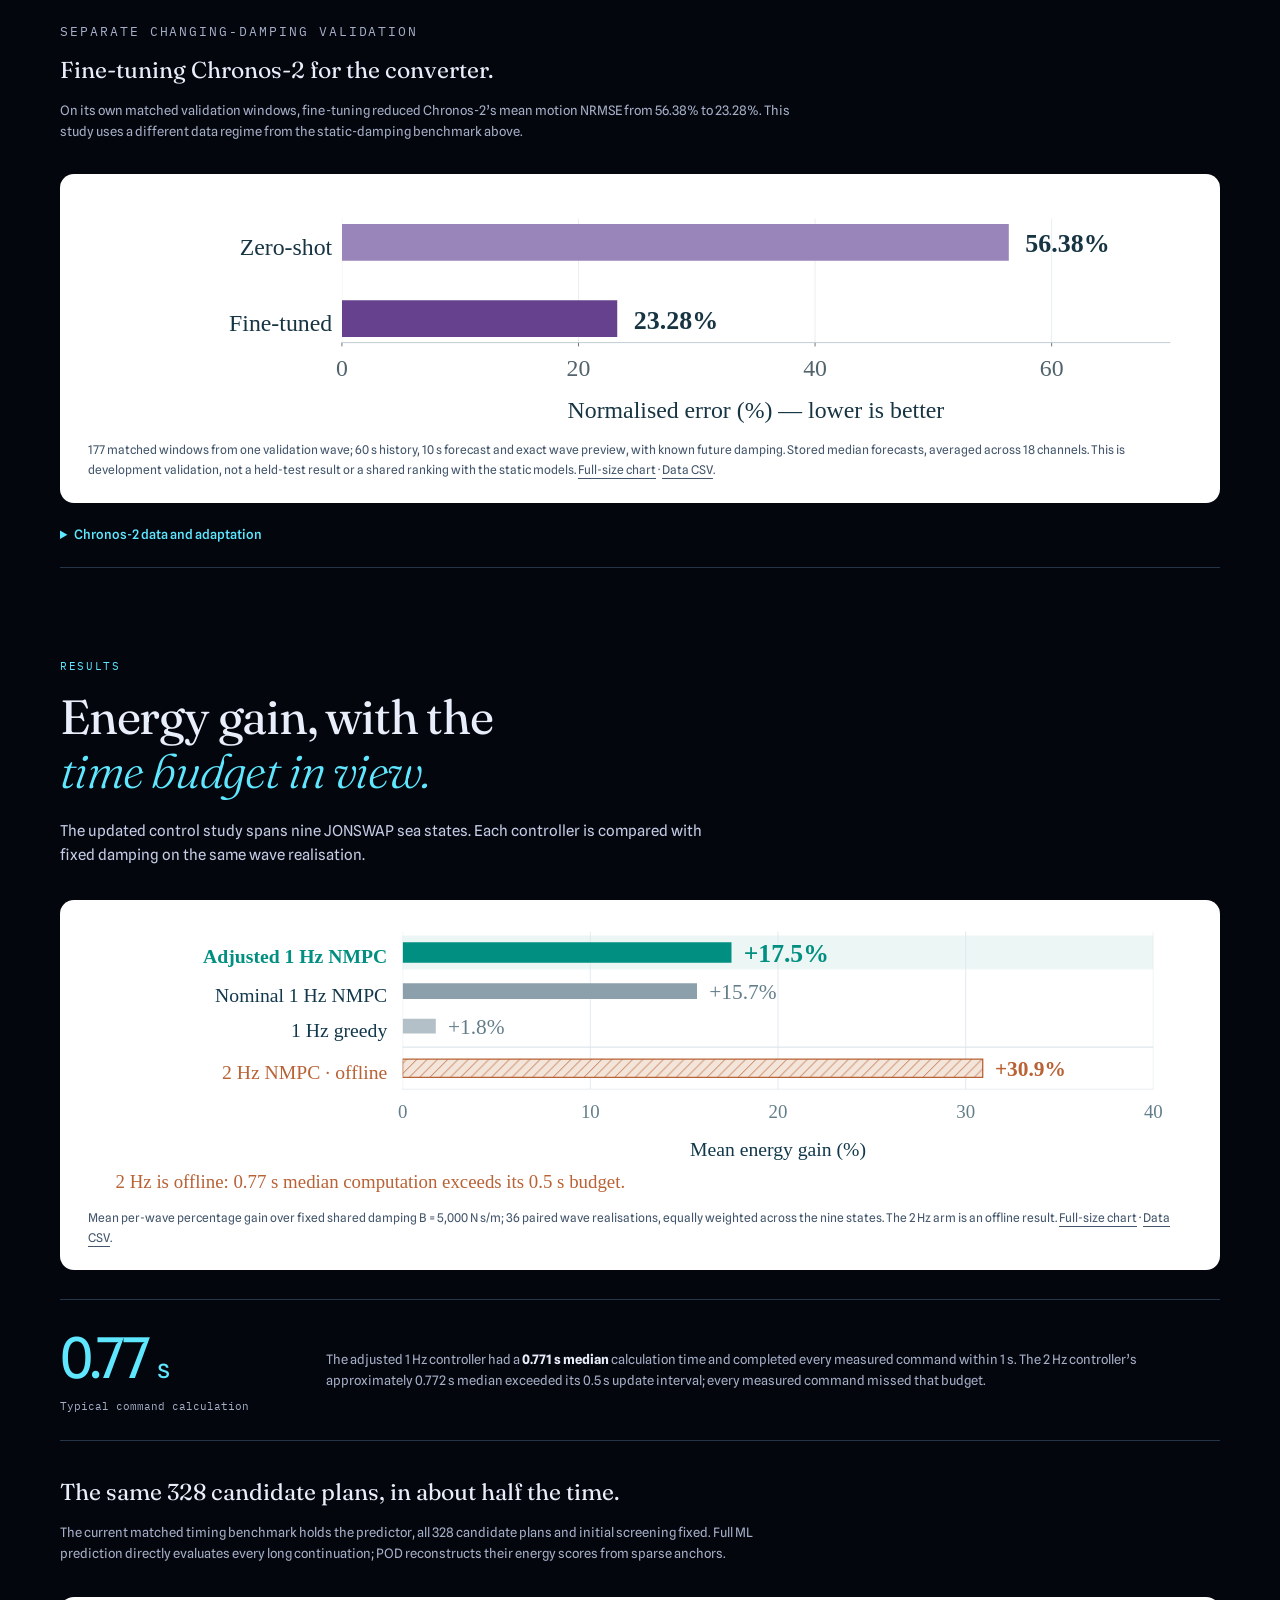
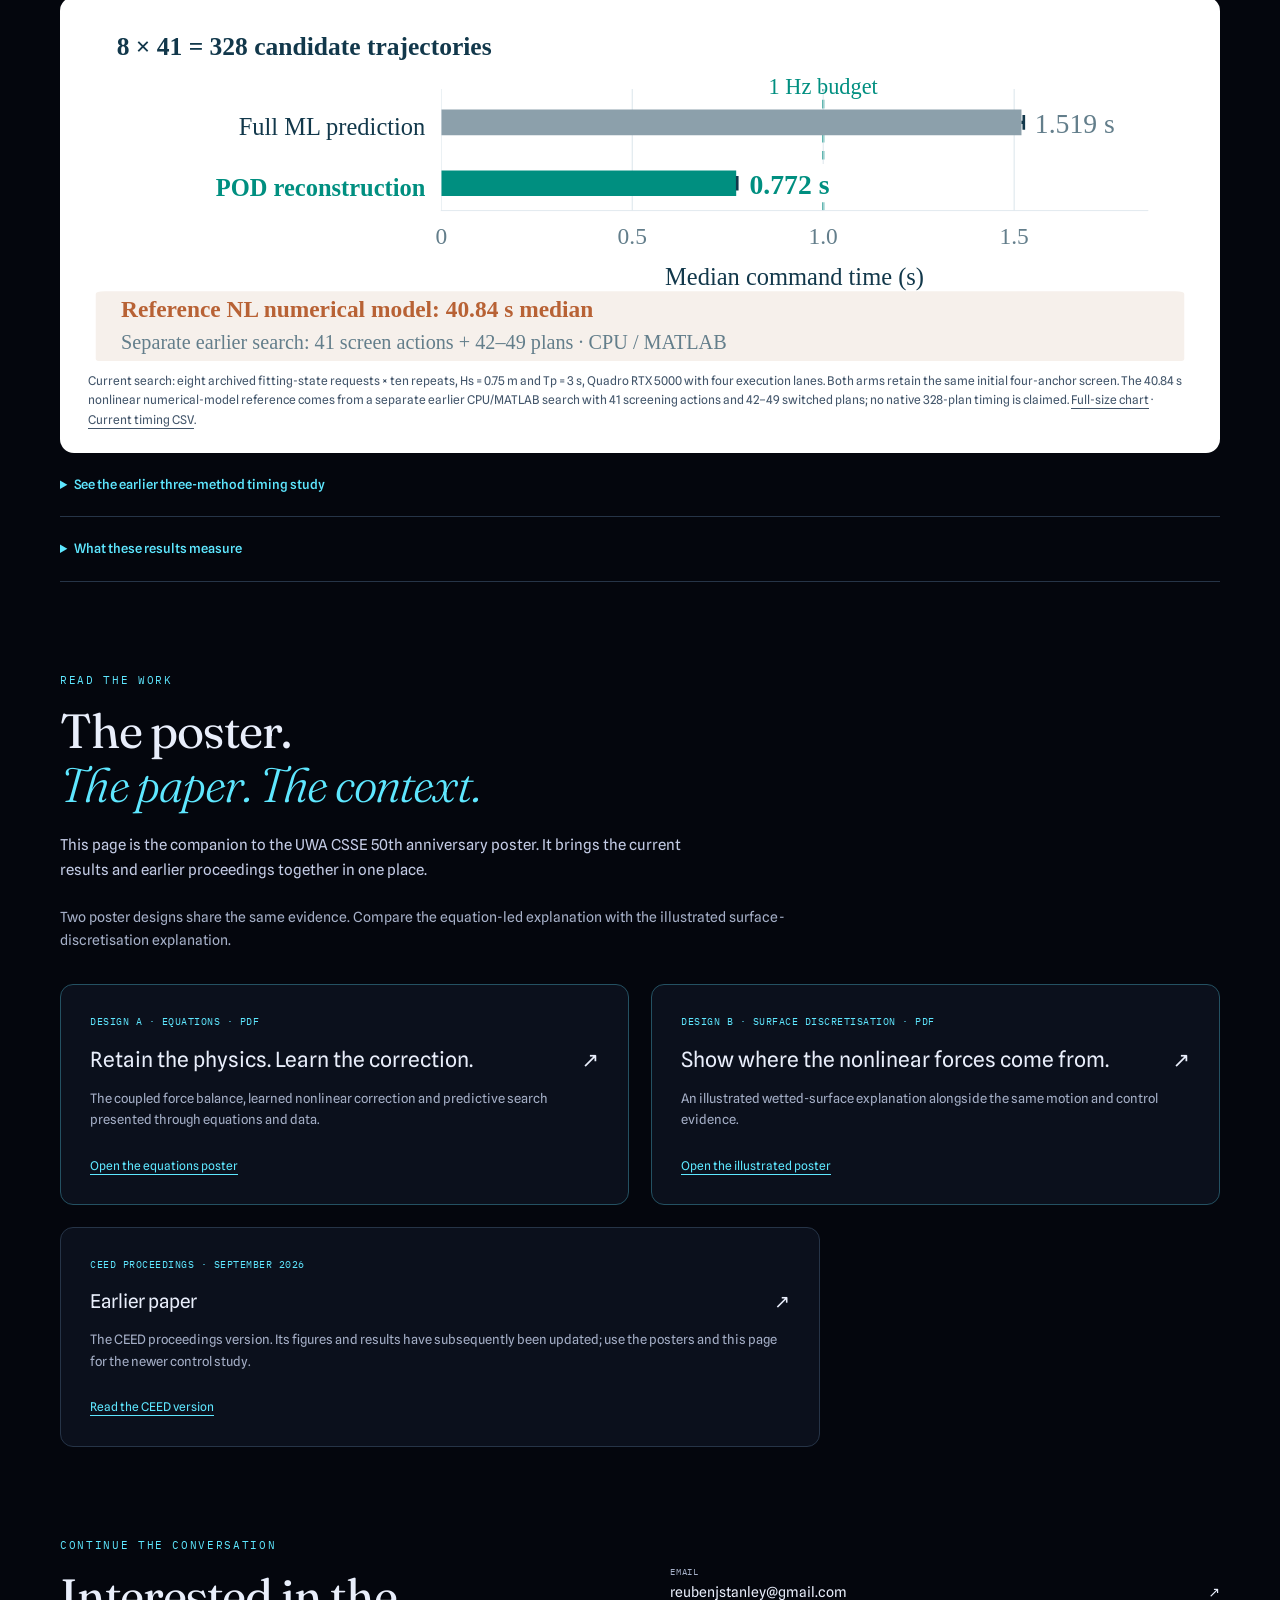
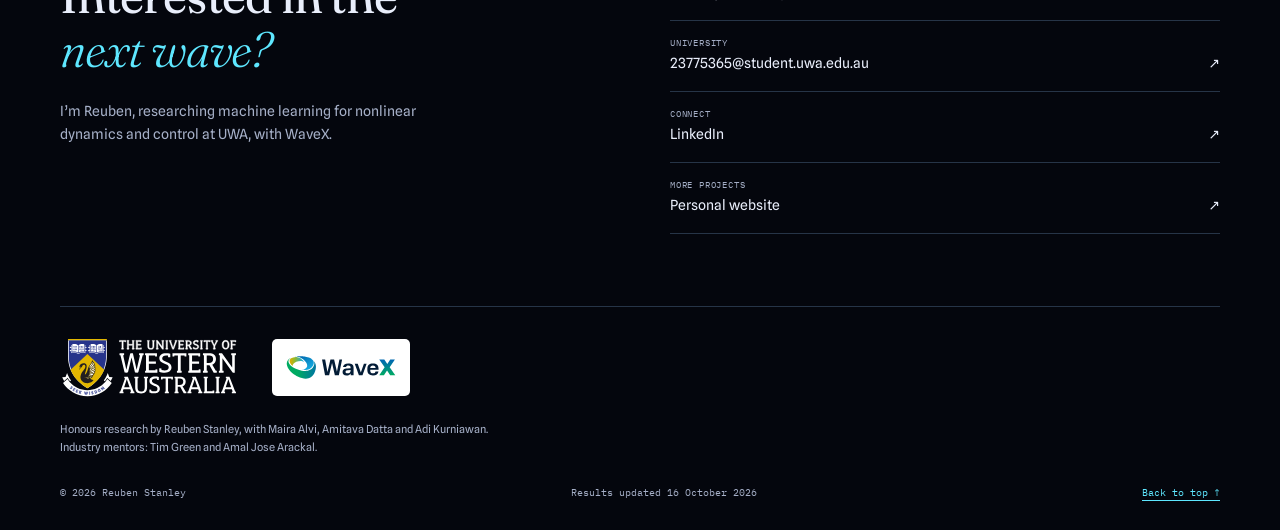
==== commit 60fcbc56: "Explain grey-box wave dynamics and publish two poster designs Add equations and wetted-strip visuali" ====
--- a/wavex/index.html
+++ b/wavex/index.html
@@ -29,9 +29,9 @@
       <h1 id="project-title">Beyond Reduced-Order Control: <em>Learning the Coupled Nine-DOF Nonlinear Dynamics of a Wave Energy Converter</em></h1>
       <p class="intro">Learn the nonlinear forces. Predict the coupled motion. Choose how to capture the next wave.</p>
       <p class="authors">Reuben Stanley · Maira Alvi · Amitava Datta · Adi Kurniawan</p>
-      <div class="actions"><a class="button primary" href="assets/WaveX-Honours-Poster.pdf">View the poster <span aria-hidden="true">↗</span></a><a class="button" href="#contact">Get in touch <span aria-hidden="true">↘</span></a></div>
+      <div class="actions"><a class="button primary" href="#resources">Compare poster designs <span aria-hidden="true">↗</span></a><a class="button" href="#contact">Get in touch <span aria-hidden="true">↘</span></a></div>
       <div class="hero-grid">
-        <figure class="device-figure"><img src="assets/device-motion.png" width="1920" height="1080" alt="Frame from the WaveX simulation visualisation: three interconnected floating bodies in ocean waves."><figcaption>A frame from the multi-body wave energy converter simulation visualisation.</figcaption></figure>
+        <figure class="device-figure"><img src="assets/device-motion.png" width="1920" height="1080" alt="Simulation frame of three D-Spars on a coupled frame: each inner spar moves vertically relative to its outer spar. Surface colour shows ocean-wave elevation."><figcaption>Three D-Spars harvest ocean waves through independent inner-to-outer relative heave, on a rigid coupled frame. Surface colour shows ocean-wave elevation: 6 platform DOFs + 3 relative-heave DOFs.</figcaption></figure>
         <div class="headline-result"><p class="eyebrow">Predictive control in simulation</p><p class="big-number">+17.5<span>%</span></p><h2>More mechanical energy captured</h2><p>Adjusted 1 Hz nonlinear model predictive control (NMPC), compared with fixed damping.</p><p class="result-footnote">Mean paired gain across 36 wave realisations in nine sea states. <a href="#study-notes">Study scope ↓</a></p></div>
       </div>
     </section>
@@ -39,37 +39,48 @@
     <section class="section" aria-labelledby="approach-title">
       <div class="section-heading"><p class="eyebrow">The approach</p><h2 id="approach-title">Keep the physics.<br><em>Learn what makes it nonlinear.</em></h2><p>Ocean waves drive coupled motion across the device. The controller needs a useful prediction of that motion quickly enough to compare its next damping commands.</p></div>
       <ol class="method-grid">
-        <li><span class="step-number">01 / Predict</span><h3>Physics + learned forces</h3><p>Retain the nine-DOF mechanics and radiation memory. Learn force corrections for quadratic drag and geometry-dependent buoyancy and gravity, then integrate forward in time.</p></li>
+        <li><span class="step-number">01 / Predict</span><h3>Physics + learned forces</h3><p>Retain the nine-DOF mechanics and radiation memory. Learn the nonlinear correction from instantaneous displacement and velocity, including quadratic body drag and geometry-dependent buoyancy and gravity.</p></li>
         <li><span class="step-number">02 / Compare</span><h3>Reconstruct the energy curve</h3><p>Proper orthogonal decomposition (POD) reconstructs 41 continuation choices from four anchor energies, for each of eight possible first moves. This makes a wider search affordable.</p></li>
         <li><span class="step-number">03 / Control</span><h3>Choose, apply, repeat</h3><p>Finite-candidate NMPC compares 328 two-command plans over a 10 s prediction horizon, selects the greatest predicted energy, then replans as measurements arrive.</p></li>
       </ol>
+      <figure class="chart equation-chart"><div class="figure-pan"><a href="assets/dynamics-equations.svg"><img src="assets/dynamics-equations.svg" loading="lazy" alt="The grey-box model retains q dot equals v and the coupled force balance. Effective inertia times acceleration equals excitation minus radiation, mechanical loss, PTO damping and linear restoring, plus a learned correction. That correction is nonlinear drag plus linear restoring minus nonlinear restoring."></a></div><figcaption>The learned force model takes the instantaneous nine-coordinate displacement q and velocity v. Ocean-wave excitation, radiation history and damping remain in the physical solver. D selects the three relative-heave PTO coordinates. <a href="assets/dynamics-equations.svg">Full-size equations</a>.</figcaption></figure>
+      <details class="study-notes"><summary>See the wetted-surface explanation used in design B</summary><figure class="chart equation-chart"><div class="figure-pan"><a href="assets/wetted-surface.svg"><img src="assets/wetted-surface.svg" loading="lazy" alt="Illustrative spar divided into coarse and fine submerged strips: summing local transverse drag over smaller strips represents the force integral more finely. The grey-box model retains the physical force balance and learns the nonlinear correction before RK4 advances the state."></a></div><figcaption>Smaller Δx resolves a chosen drag-force integral more finely. The pictured coarse and fine strips are explanatory; no mesh-refinement experiment or model-resolution change is reported. Geometry-dependent buoyancy and gravity are computed from displaced volumes and centres of buoyancy, separately from the drag strips. <a href="assets/wetted-surface.svg">Full-size illustration</a>.</figcaption></figure></details>
+      <div class="subsection-heading"><h3>Eight first moves. Forty-one continuations each.</h3><p>After predicting the state at command application, the controller scores a first damping command for 0.5 s and a second command for 9.5 s. POD reconstructs a separate energy curve for every first move.</p></div>
+      <figure class="chart search-chart"><div class="figure-pan"><a href="assets/nmpc-search-tree.svg"><img src="assets/nmpc-search-tree.svg" loading="lazy" alt="Search tree with archived fitting-example predictions: eight first damping commands each produce a 0.5 second PTO motion forecast, followed by four ML anchors and a POD reconstruction of 41 continuation energy scores. Eight times 41 gives 328 candidate control sequences."></a></div><figcaption>Curves are archived model predictions from one fitting-example request, not measured plant truth. Shown branches share motion and energy scales; the energy curves use a logarithmic damping axis and all 41 saved scores. Four anchors per first move means 32 directly simulated long continuations, alongside the initial screen and short first moves. POD reconstructs scalar energy scores, not all 328 motion trajectories. <a href="assets/nmpc-search-tree.svg">Full-size search diagram</a> · <a href="assets/archived-search-curves.csv" download>Energy-curve data CSV</a>.</figcaption></figure>
+      <figure class="chart objective-chart"><div class="figure-pan"><a href="assets/energy-objective.svg"><img src="assets/energy-objective.svg" loading="lazy" alt="Choose the first and second commands that maximise predicted mechanical PTO energy: integrate damping times the sum of squared relative PTO velocities over the 10 second horizon."></a></div><figcaption>The objective sums energy captured by all three PTOs over the 10 s horizon. The controller executes only the committed near-term moves and then replans. <a href="assets/energy-objective.svg">Full-size objective</a>.</figcaption></figure>
       <div class="cadence-grid">
         <article class="cadence-card"><p class="eyebrow">1 Hz implementation</p><h3>Two moves, then replan.</h3><div class="command-strip" aria-label="First command A for 0.5 seconds, then adjusted second command B for 0.5 seconds"><span>A <small>0.5 s</small></span><span>B* <small>0.5 s</small></span><b aria-hidden="true">↻</b></div><p>The adjusted controller applies 88% of the selected second command, clipped to the admitted damping range. This is the variant behind the <strong>17.5%</strong> result.</p></article>
         <article class="cadence-card"><p class="eyebrow gold">2 Hz implementation · offline</p><h3>One move, then replan.</h3><div class="command-strip short" aria-label="First command A for 0.5 seconds, then replan"><span>A <small>0.5 s</small></span><b aria-hidden="true">↻</b></div><p>Only the first command is committed. More frequent replanning reached <strong>30.9%</strong> mean energy gain, but calculation exceeded the 0.5 s update budget.</p></article>
       </div>
-      <p class="shared-note">Both implementations include the same 1 s command application delay. The comparison changes the replanning and commitment strategy together.</p>
-      <details class="study-notes"><summary>See the decision and execution timeline</summary><figure class="chart"><a href="assets/nmpc-timeline.svg"><img src="assets/nmpc-timeline.svg" loading="lazy" alt="Timing diagram for both controllers: a decision at zero is applied one second later. The 1 Hz controller executes A from 1 to 1.5 seconds and adjusted B from 1.5 to 2 seconds. The 2 Hz controller instead executes successive first commands over those two intervals."></a><figcaption>Both controllers score A for 0.5 s followed by B for 9.5 s. Only the near-term commands are executed before replanning. <a href="assets/nmpc-timeline.svg">Open the full-size diagram</a>.</figcaption></figure></details>
+      <details class="study-notes"><summary>Controller execution details</summary><div class="details-content"><p>Both implementations retain the same 1 s command application delay and score a 0.5 s first move followed by a 9.5 s continuation. The search diagram starts from the predicted state at command application. At 1 Hz, two 0.5 s moves are committed; at 2 Hz only the first 0.5 s move is committed. The comparison therefore changes the replanning and commitment strategy together.</p><p>The complete POD calculation includes four initial-screen rollouts, eight short first moves and 32 long continuation anchors. It scores 328 candidate sequences without directly simulating all 328 full motion trajectories.</p></div></details>
     </section>
 
     <section id="motion" class="section" aria-labelledby="motion-title">
-      <div class="section-heading"><p class="eyebrow">Motion prediction</p><h2 id="motion-title">Predicting the motion.<br><em>Testing against persistence.</em></h2><p>A persistence forecast holds the current displacement and velocity values unchanged. The comparison below uses saved predictions from the same 10 s forecast windows, alongside direct neural models and the physics-informed grey-box model.</p></div>
+      <div class="section-heading"><p class="eyebrow">Motion prediction</p><h2 id="motion-title">Predicting the motion.<br><em>Testing against persistence.</em></h2><p>A persistence forecast holds every current displacement and velocity value unchanged. The comparison below uses saved predictions from the same 10 s forecast windows, alongside direct neural models and the physics-informed grey-box model.</p></div>
+      <aside class="metric-explainer" aria-label="Understanding prediction error"><p class="metric-formula">NRMSE = 100 × RMSE / σ<sub>true</sub></p><p><strong>Lower is better.</strong> For each channel, 100% means the forecast RMSE equals the true signal’s standard deviation. The overall score averages these ratios: persistence at 114.3% is an average error of 1.143 times the signal variation. This ratio can exceed 100%.</p></aside>
       <figure class="chart"><a href="assets/motion-trace.svg"><img src="assets/motion-trace.svg" loading="lazy" alt="A 10 second PTO velocity example comparing numerical simulator truth, constant persistence, direct MLP, TCN and grey-box predictions. The grey-box trajectory closely follows the oscillating true velocity."></a><figcaption>One PTO velocity example, selected by median true RMS independently of model errors: wave seed 22, damping 6,467.3 N s/m. <a href="assets/motion-trace.svg">Full-size trace</a> · <a href="assets/motion-trace.csv" download>Data CSV</a>.</figcaption></figure>
       <figure class="chart"><a href="assets/motion-benchmark.svg"><img src="assets/motion-benchmark.svg" loading="lazy" alt="Mean motion NRMSE, lower is better: persistence 114.35 percent, direct MLP 9.45 percent, TCN 10.08 percent, grey-box 0.314 percent."></a><figcaption>Same 10 s forecast windows and 18 motion channels; two designated model-held waves and eight static common damping values from 2,000 to 10,000 N s/m. Earlier frozen motion models, separate from the newer nine-state control study. <a href="assets/motion-benchmark.svg">Full-size chart</a> · <a href="assets/motion-benchmark.csv" download>Data CSV</a>.</figcaption></figure>
-      <details class="study-notes"><summary>How the motion comparison is defined</summary><div class="details-content"><p><strong>Common evaluation:</strong> 17,152 forecasts per model across two waves and eight damping settings, with 100 common future samples over 10 s. The 18 channels comprise nine displacements and nine velocities. Each channel’s root-mean-square error is divided by the centred population standard deviation of its common true signal, then averaged equally across channels, settings and waves. This normalised error can exceed 100%.</p><p><strong>Model scope:</strong> these are previously trained, frozen model packages with different native training sets and input/history budgets. The comparison is not an architecture-only ablation. The two model-held waves were previously exposed in a separate spectral study and are not globally blind test data.</p><p><strong>Reproducibility:</strong> existing predictions were checked against their archived results before recomputing the common-window comparison. Persistence was calculated directly from the archived boundary states. No new simulation, training or model inference was needed.</p></div></details>
+      <details class="study-notes"><summary>How the motion comparison is defined</summary><div class="details-content"><p><strong>Common evaluation:</strong> 17,152 forecasts per model across two waves and eight damping settings, with 100 common future samples over 10 s. The 18 channels comprise nine displacements and nine velocities. Each channel’s root-mean-square error is divided by the centred population standard deviation of its common true signal, then averaged equally across channels, settings and waves. This normalised error can exceed 100%. Holding q and v independently is a forecasting baseline; it is not a physical trajectory satisfying q̇ = v when the held velocity is nonzero.</p><p><strong>Model scope:</strong> these are previously trained, frozen model packages with different native training sets and input/history budgets. The comparison is not an architecture-only ablation. The two model-held waves were previously exposed in a separate spectral study and are not globally blind test data.</p><p><strong>Reproducibility:</strong> existing predictions were checked against their archived results before recomputing the common-window comparison. Persistence was calculated directly from the archived boundary states. No new simulation, training or model inference was needed.</p></div></details>
+      <div class="subsection-heading separate-study"><p class="eyebrow">Separate changing-damping validation</p><h3>Fine-tuning Chronos-2 for the converter.</h3><p>On its own matched validation windows, fine-tuning reduced Chronos-2’s mean motion NRMSE from 56.38% to 23.28%. This study uses a different data regime from the static-damping benchmark above.</p></div>
+      <figure class="chart"><a href="assets/chronos2-comparison.svg"><img src="assets/chronos2-comparison.svg" loading="lazy" alt="Separate Chronos-2 comparison: zero-shot mean motion NRMSE 56.38 percent, fine-tuned mean motion NRMSE 23.28 percent. Both use the same 177 windows from one validation wave with changing damping."></a><figcaption>177 matched windows from one validation wave; 60 s history, 10 s forecast and exact wave preview, with known future damping. Stored median forecasts, averaged across 18 channels. This is development validation, not a held-test result or a shared ranking with the static models. <a href="assets/chronos2-comparison.svg">Full-size chart</a> · <a href="assets/chronos2-comparison.csv" download>Data CSV</a>.</figcaption></figure>
+      <details class="study-notes"><summary>Chronos-2 data and adaptation</summary><div class="details-content"><p>The archived zero-shot and LoRA-fine-tuned models use identical evaluation truth, context, future damping and forecast windows. The fine-tuned model was trained on two wave realisations and evaluated on a third validation wave, with no held-test data included.</p><p>The JONSWAP sea state has Hs = 0.75 m and Tp = 4.82 s. Shared damping switches every 20 s among ten levels from 10,000 to 100,000 N s/m. The 177 validation events span 360–3,880 s after the 300 s ramp; a later recovery phase is excluded. Predictions use 200 future nodes at 20 Hz, and the plotted score uses stored componentwise median forecasts rather than probabilistic trajectories.</p><p>The existing LoRA adapter used rank 16, alpha 32 and 1,000 training steps. This page reuses audited archived outputs; no new training or inference was run for the poster revision.</p></div></details>
     </section>
 
     <section id="results" class="section" aria-labelledby="results-title">
       <div class="section-heading"><p class="eyebrow">Results</p><h2 id="results-title">Energy gain, with the<br><em>time budget in view.</em></h2><p>The updated control study spans nine JONSWAP sea states. Each controller is compared with fixed damping on the same wave realisation.</p></div>
       <figure class="chart"><a href="assets/energy-gain.svg"><img src="assets/energy-gain.svg" loading="lazy" alt="Mean mechanical energy gain compared with fixed damping: adjusted 1 Hz NMPC 17.5 percent; nominal 1 Hz NMPC 15.7 percent; greedy 1.8 percent; offline 2 Hz NMPC 30.9 percent."></a><figcaption>Mean per-wave percentage gain over fixed shared damping B = 5,000 N s/m; 36 paired wave realisations, equally weighted across the nine states. The 2 Hz arm is an offline result. <a href="assets/energy-gain.svg">Full-size chart</a> · <a href="assets/energy-gain.csv" download>Data CSV</a>.</figcaption></figure>
       <div class="timing-callout"><div><p class="timing-value">0.77 <span>s</span></p><p>Typical command calculation</p></div><p>The adjusted 1 Hz controller had a <strong>0.771 s median</strong> calculation time and completed every measured command within 1 s. The 2 Hz controller’s approximately 0.772 s median exceeded its 0.5 s update interval; every measured command missed that budget.</p></div>
-      <div class="subsection-heading"><h3>The same 328 candidate plans, in about half the time.</h3><p>A separate matched timing benchmark holds the predictor, candidate plans and initial screening fixed. POD reconstruction replaces dense evaluation of the long continuation.</p></div>
-      <figure class="chart"><a href="assets/matched-timing.svg"><img src="assets/matched-timing.svg" loading="lazy" alt="Matched warm command timing: direct continuation scoring takes 1.519 seconds median and POD continuation scoring takes 0.772 seconds. The first exceeds the 1 second update budget; the second fits it. Both exceed 0.5 seconds."></a><figcaption>Eight archived fitting-state requests, ten repetitions each, at Hs = 0.75 m and Tp = 3 s; Quadro RTX 5000, four execution lanes. Direct denotes the same predictor with dense continuation scoring, not the original physics simulator. This one-state timing benchmark is separate from the nine-state energy study. <a href="assets/matched-timing.svg">Full-size chart</a> · <a href="assets/matched-timing.csv" download>Data CSV</a>.</figcaption></figure>
+      <div class="subsection-heading"><h3>The same 328 candidate plans, in about half the time.</h3><p>The current matched timing benchmark holds the predictor, all 328 candidate plans and initial screening fixed. Full ML prediction directly evaluates every long continuation; POD reconstructs their energy scores from sparse anchors.</p></div>
+      <figure class="chart"><a href="assets/matched-timing.svg"><img src="assets/matched-timing.svg" loading="lazy" alt="Current matched 328-candidate calculation: Full ML prediction takes 1.519 seconds median and POD reconstruction 0.772 seconds. A separate earlier CPU MATLAB benchmark recorded 40.84 seconds for the reference nonlinear numerical model using a smaller 42 to 49 plan search."></a><figcaption>Current search: eight archived fitting-state requests × ten repeats, Hs = 0.75 m and Tp = 3 s, Quadro RTX 5000 with four execution lanes. Both arms retain the same initial four-anchor screen. The 40.84 s nonlinear numerical-model reference comes from a separate earlier CPU/MATLAB search with 41 screening actions and 42–49 switched plans; no native 328-plan timing is claimed. <a href="assets/matched-timing.svg">Full-size chart</a> · <a href="assets/matched-timing.csv" download>Current timing CSV</a>.</figcaption></figure>
+      <details class="study-notes"><summary>See the earlier three-method timing study</summary><figure class="chart"><a href="assets/native-matched-timing.svg"><img src="assets/native-matched-timing.svg" loading="lazy" alt="Earlier timing study using the same search recipe: native nonlinear numerical model 40.835 seconds median, direct learned model 0.996 seconds, and learned model with POD 0.843 seconds. Actual switched-plan counts vary from 42 to 49 between methods."></a><figcaption>Same eight fixed requests × three repeats, common search recipe and bounds; different predicted optima can change the shortlist and actual pair count. Native CPU/MATLAB versus learned GPU methods is a practical pipeline comparison, not an isolated model-only speedup. These timings are distinct from the current 328-candidate experiment. <a href="assets/native-matched-timing.svg">Full-size chart</a> · <a href="assets/earlier-native-timing.csv" download>Earlier timing CSV</a>.</figcaption></figure></details>
       <details id="study-notes" class="study-notes"><summary>What these results measure</summary><div class="details-content"><p><strong>Numerical simulation:</strong> nine-DOF dynamics with quadratic body drag and geometry-dependent nonlinear buoyancy/gravity. Incident water velocity is fixed to zero in the drag calculation; no mooring contribution is implemented. These results are not hardware trials.</p><p><strong>Sea states and scoring:</strong> significant wave heights 0.75, 1.5 and 2.5 m crossed with peak periods 4.82, 6 and 8 s. Four paired wave realisations per state; 300 s scored after a 300 s ramp and 60 s preparation. The combined 36-wave cohort is descriptive: it includes an earlier exposed two-wave cohort and two fresh confirmation waves per state.</p><p><strong>Prediction and control:</strong> 60 s motion history, a 10 s prediction horizon and ideal recorded wave preview. The shared damping command acts on all three power-take-off coordinates, with 41 admitted values from 2,000 to 100,000 N s/m. The adjusted variant multiplies only its second executed command by 0.88 and clips it to that range; prediction and selection remain nominal.</p><p><strong>Interpretation:</strong> the fixed 5,000 N s/m comparator is not a per-state optimised passive controller. Gains are mean per-wave percentage changes in mechanical power-take-off energy, not site-weighted annual yield. Timings are warm computation measurements on the study hardware; they do not establish deployed hardware performance.</p><p><strong>Next steps:</strong> the POD heads trained on constant-damping 10 s forecasts are reused for conditional 9.5 s continuations; this transfer still needs validation. Causal wave forecasts, actuator limits and device trials remain next steps.</p></div></details>
     </section>
 
     <section id="resources" class="section" aria-labelledby="resources-title">
       <div class="section-heading"><p class="eyebrow">Read the work</p><h2 id="resources-title">The poster.<br><em>The paper. The context.</em></h2><p>This page is the companion to the UWA CSSE 50th anniversary poster. It brings the current results and earlier proceedings together in one place.</p></div>
-      <div class="resource-grid"><a class="resource-card" href="assets/WaveX-Honours-Poster.pdf"><span class="resource-type">Latest poster · PDF</span><h3>Beyond Reduced-Order Control <span aria-hidden="true">↗</span></h3><p>A visual overview of the nonlinear model, predictive controller and updated results.</p><span class="resource-link">Open the poster</span></a><a class="resource-card" href="https://ceed.wa.edu.au/wp-content/uploads/2026/09/Reuben-Stanley.pdf"><span class="resource-type">CEED proceedings · September 2026</span><h3>Earlier paper <span aria-hidden="true">↗</span></h3><p>The CEED proceedings version. Its figures and results have subsequently been updated; use the poster and this page for the newer control study.</p><span class="resource-link">Read the CEED version</span></a></div>
+      <p class="comparison-note">Two poster designs share the same evidence. Compare the equation-led explanation with the illustrated surface-discretisation explanation.</p>
+      <div class="resource-grid poster-designs"><a class="resource-card" href="assets/WaveX-Honours-Poster-Equations.pdf"><span class="resource-type">Design A · Equations · PDF</span><h3>Retain the physics. Learn the correction. <span aria-hidden="true">↗</span></h3><p>The coupled force balance, learned nonlinear correction and predictive search presented through equations and data.</p><span class="resource-link">Open the equations poster</span></a><a class="resource-card" href="assets/WaveX-Honours-Poster-Surface-Discretisation.pdf"><span class="resource-type">Design B · Surface discretisation · PDF</span><h3>Show where the nonlinear forces come from. <span aria-hidden="true">↗</span></h3><p>An illustrated wetted-surface explanation alongside the same motion and control evidence.</p><span class="resource-link">Open the illustrated poster</span></a></div>
+      <a class="resource-card proceedings-card" href="https://ceed.wa.edu.au/wp-content/uploads/2026/09/Reuben-Stanley.pdf"><span class="resource-type">CEED proceedings · September 2026</span><h3>Earlier paper <span aria-hidden="true">↗</span></h3><p>The CEED proceedings version. Its figures and results have subsequently been updated; use the posters and this page for the newer control study.</p><span class="resource-link">Read the CEED version</span></a>
     </section>
 
     <section id="contact" class="section contact" aria-labelledby="contact-title"><div><p class="eyebrow">Continue the conversation</p><h2 id="contact-title">Interested in the<br><em>next wave?</em></h2><p>I’m Reuben, researching machine learning for nonlinear dynamics and control at UWA, with WaveX.</p></div><div class="contact-links"><a href="mailto:reubenjstanley@gmail.com"><span>Email</span>reubenjstanley@gmail.com <b aria-hidden="true">↗</b></a><a href="mailto:23775365@student.uwa.edu.au"><span>University</span>23775365@student.uwa.edu.au <b aria-hidden="true">↗</b></a><a href="https://www.linkedin.com/in/reuben-stanley/"><span>Connect</span>LinkedIn <b aria-hidden="true">↗</b></a><a href="/"><span>More projects</span>Personal website <b aria-hidden="true">↗</b></a></div></section>
--- a/wavex/style.css
+++ b/wavex/style.css
@@ -4,5 +4,8 @@
 @media(max-width:900px){.wrap{width:calc(100% - 56px)}.hero-grid{grid-template-columns:1.15fr 1fr}.headline-result{padding:23px}.headline-result .eyebrow{font-size:9px}.headline-result h2{font-size:17px}.big-number{font-size:66px}.contact{gap:30px}.device-figure figcaption{padding:12px;font-size:10px}}
 @media(max-width:650px){.wrap{width:calc(100% - 36px)}.site-header{padding-block:21px;align-items:flex-start;gap:15px}.wordmark{font-size:20px}.wordmark span{font-size:7px;max-width:170px;line-height:1.6}.site-header nav{gap:13px;font-size:11px;flex-wrap:wrap;justify-content:flex-end;max-width:145px}.hero{padding-top:36px}h1{font-size:2.12rem;line-height:1.13;margin-top:18px}.intro{font-size:16px;margin-top:21px}.authors{font-size:11px;line-height:1.7}.actions{margin-top:23px;gap:10px}.button{font-size:12px;padding-inline:17px;gap:20px}.hero-grid{grid-template-columns:1fr;gap:17px;margin-top:28px}.device-figure figcaption{padding:12px 15px}.headline-result{padding:25px}.headline-result .eyebrow{font-size:10px}.big-number{font-size:76px}.headline-result h2{font-size:19px}.headline-result p.result-footnote{margin-top:17px}.section{padding-top:59px}.section-heading h2,.contact h2{font-size:2.12rem}.section-heading>p:last-child{font-size:14px}.method-grid{grid-template-columns:1fr;gap:24px;margin-top:27px}.method-grid li{padding-top:17px}.method-grid h3{margin-top:10px}.method-grid p{margin-top:9px}.cadence-grid,.resource-grid,.contact{grid-template-columns:1fr;gap:17px}.cadence-grid{margin-top:29px}.cadence-card{padding:23px}.chart img{padding:12px 5px 0}.chart figcaption{font-size:11px;padding:8px 17px 18px}.timing-callout{grid-template-columns:1fr;gap:20px;padding:25px 0}.timing-value{font-size:51px}.contact{gap:15px;padding-bottom:47px}.contact-links{padding-top:0}.contact-links a{font-size:14px}.resource-card{padding:25px}.affiliations{gap:22px}.affiliations>img{max-width:155px}.wavex-logo img{width:90px;height:31px}footer.wrap{padding-block:27px}.footer-meta{line-height:1.6}}
 @media(prefers-reduced-motion:reduce){html{scroll-behavior:auto}*{transition:none!important}}
+.metric-explainer{display:grid;grid-template-columns:320px 1fr;align-items:center;gap:27px;margin-top:29px;padding:23px 25px;background:#0c202b;border:1px solid #245162;border-radius:12px}.metric-formula{font:20px/1.4 var(--mono);color:var(--cyan);white-space:nowrap}.metric-explainer>p:last-child{font-size:13px;color:#c4cce6}.metric-explainer strong{color:var(--ink)}.figure-pan{overflow-x:auto}.equation-chart .figure-pan img{min-width:800px}.search-chart .figure-pan img{min-width:650px}.objective-chart .figure-pan img{min-width:590px}.objective-chart .figure-pan{padding-block:10px}.separate-study{border-top:1px solid var(--line);padding-top:30px}.separate-study h3{margin-top:14px}.comparison-note{font-size:14px;color:var(--muted);max-width:780px;margin-top:24px}.proceedings-card{margin-top:22px;max-width:760px}.poster-designs .resource-card h3{font-size:21px}.poster-designs .resource-card{border-color:#245162}
+@media(max-width:900px){.metric-explainer{grid-template-columns:1fr;gap:15px}.metric-formula{font-size:18px}}
+@media(max-width:650px){.metric-explainer{padding:20px}.metric-explainer>p:last-child{font-size:14px}.metric-formula{font-size:16px;white-space:normal}.figure-pan{background:linear-gradient(to right,#fff 92%,#edf4f6)}.equation-chart figcaption::before,.search-chart figcaption::before,.objective-chart figcaption::before{content:'Swipe the diagram to explore → ';font-weight:600;display:block;margin-bottom:8px}.poster-designs .resource-card h3{font-size:20px}}
 @media(max-width:650px){.site-header nav a{display:inline-flex;min-height:30px;align-items:center}.method-grid p,.cadence-card>p:last-child,.timing-callout>p,.resource-card p,.study-notes,.subsection-heading p{font-size:14px}.chart figcaption{font-size:12px}.contact-links a{font-size:15px}}
 @media print{body{background:#fff;color:#142838}.site-header nav,.actions,.contact-links{display:none}.wrap{width:100%}.hero,.section{padding-top:25px}h1{font-size:28px}.section-heading h2,.contact h2{font-size:25px}.hero-grid,.cadence-grid,.resource-grid{break-inside:avoid}.eyebrow,em,.big-number,.timing-value{color:#006d80}.headline-result,.cadence-card,.resource-card{background:#fff}.headline-result p,.section-heading>p:last-child,.method-grid p,.cadence-card>p:last-child,.timing-callout>p,.shared-note,.resource-card p,.contact>div>p:last-child{color:#435466!important}footer{display:none}}
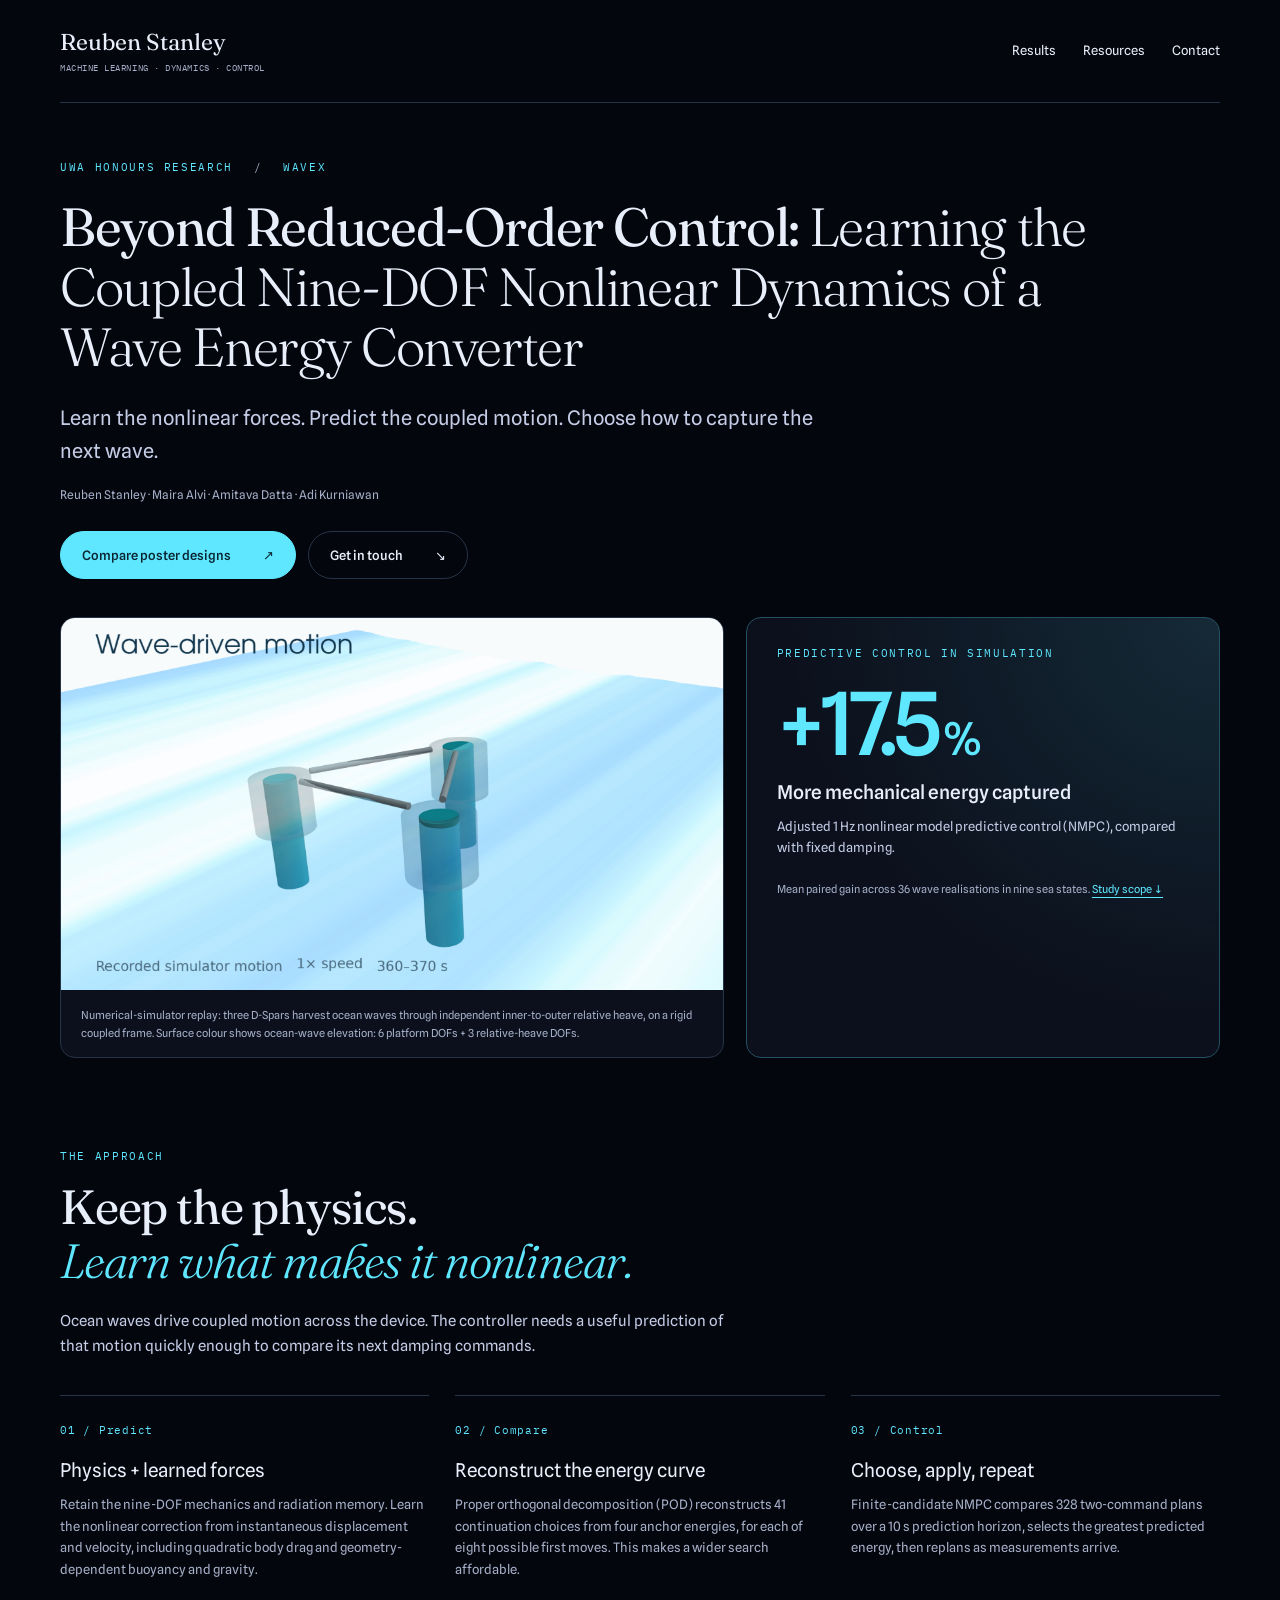
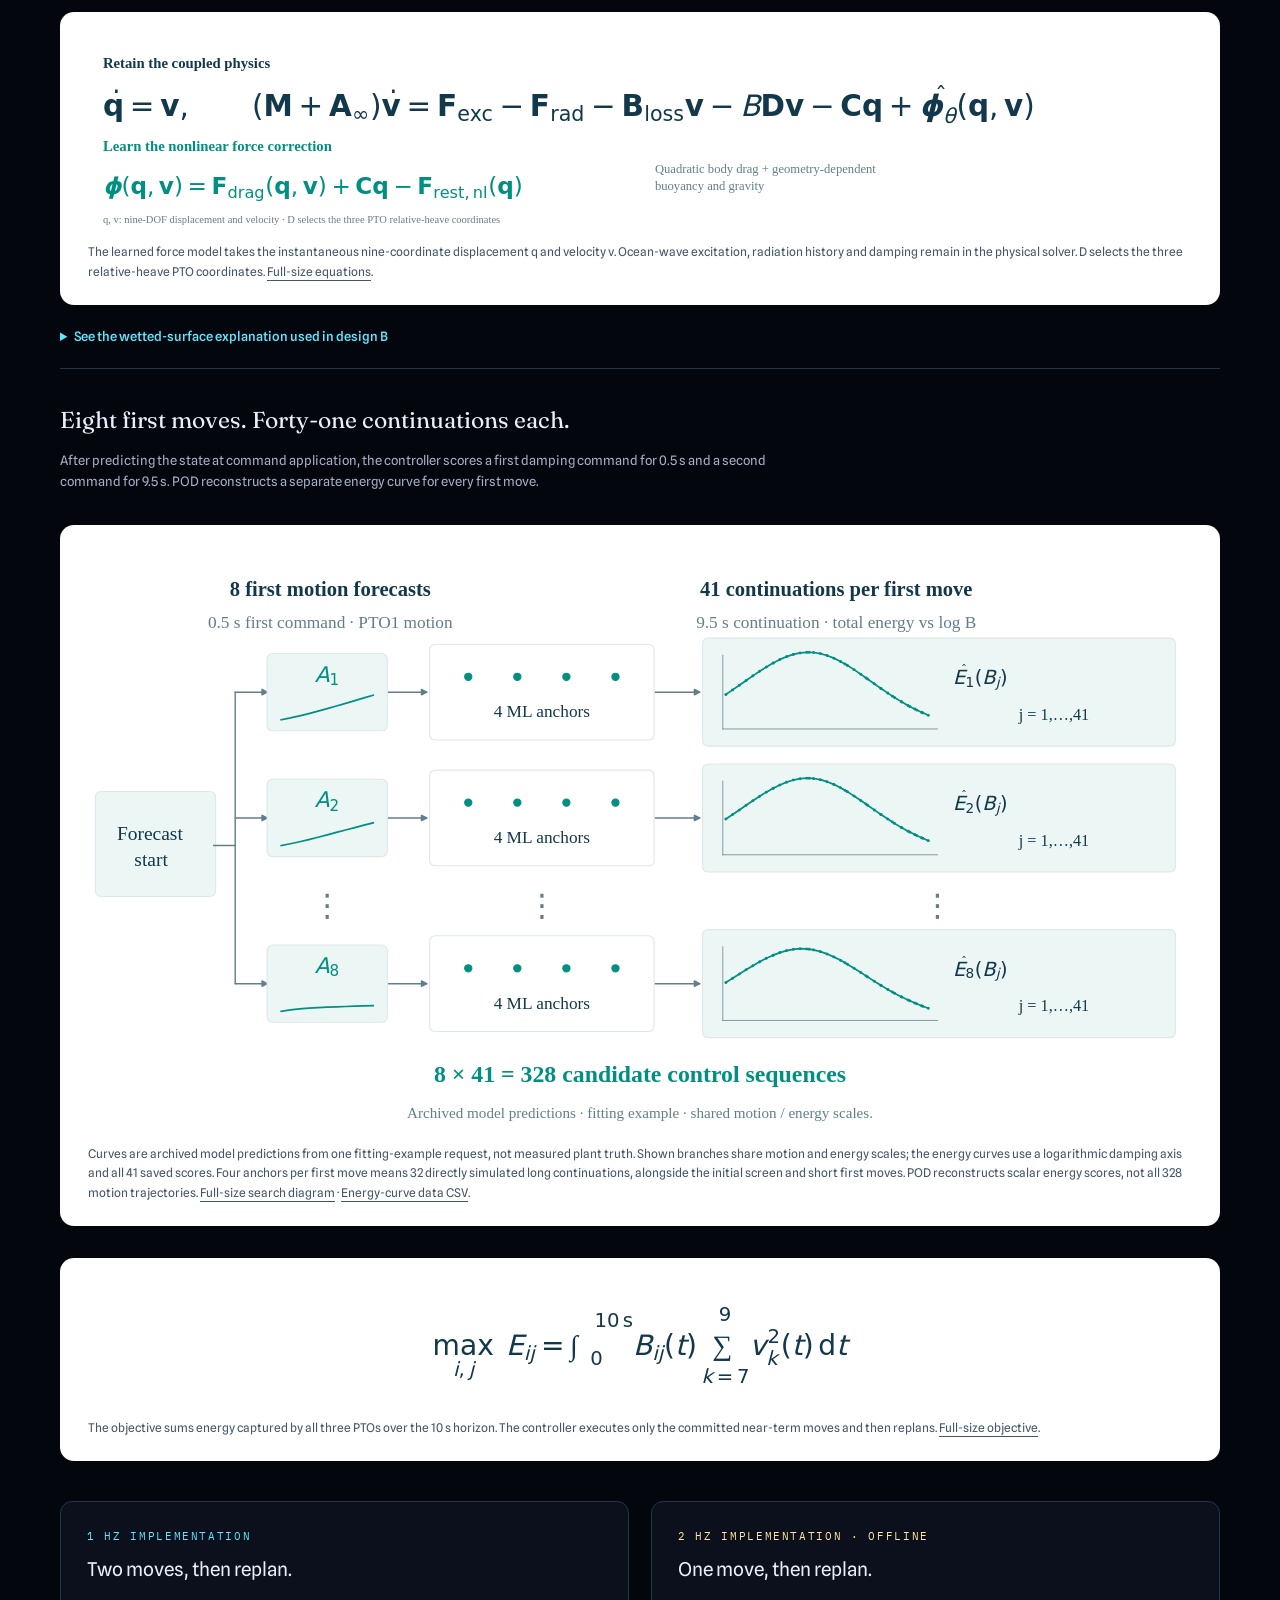
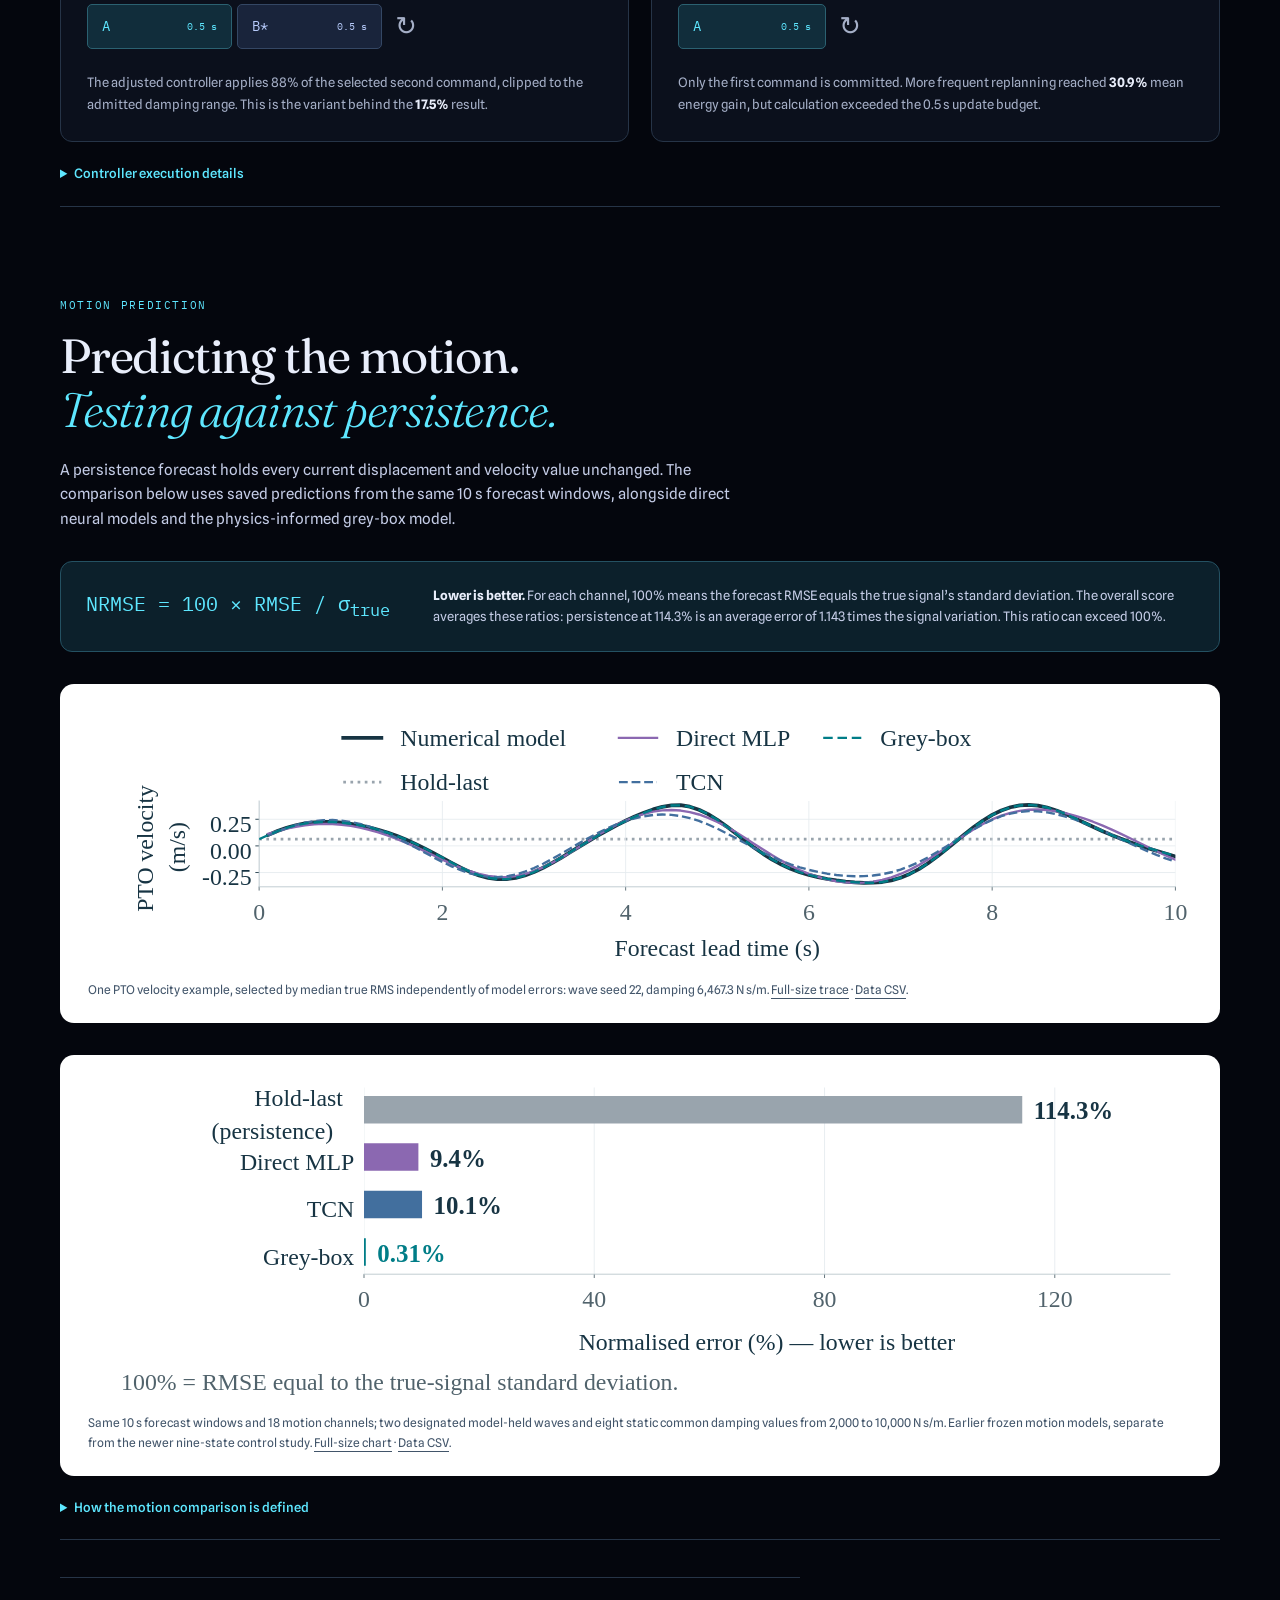
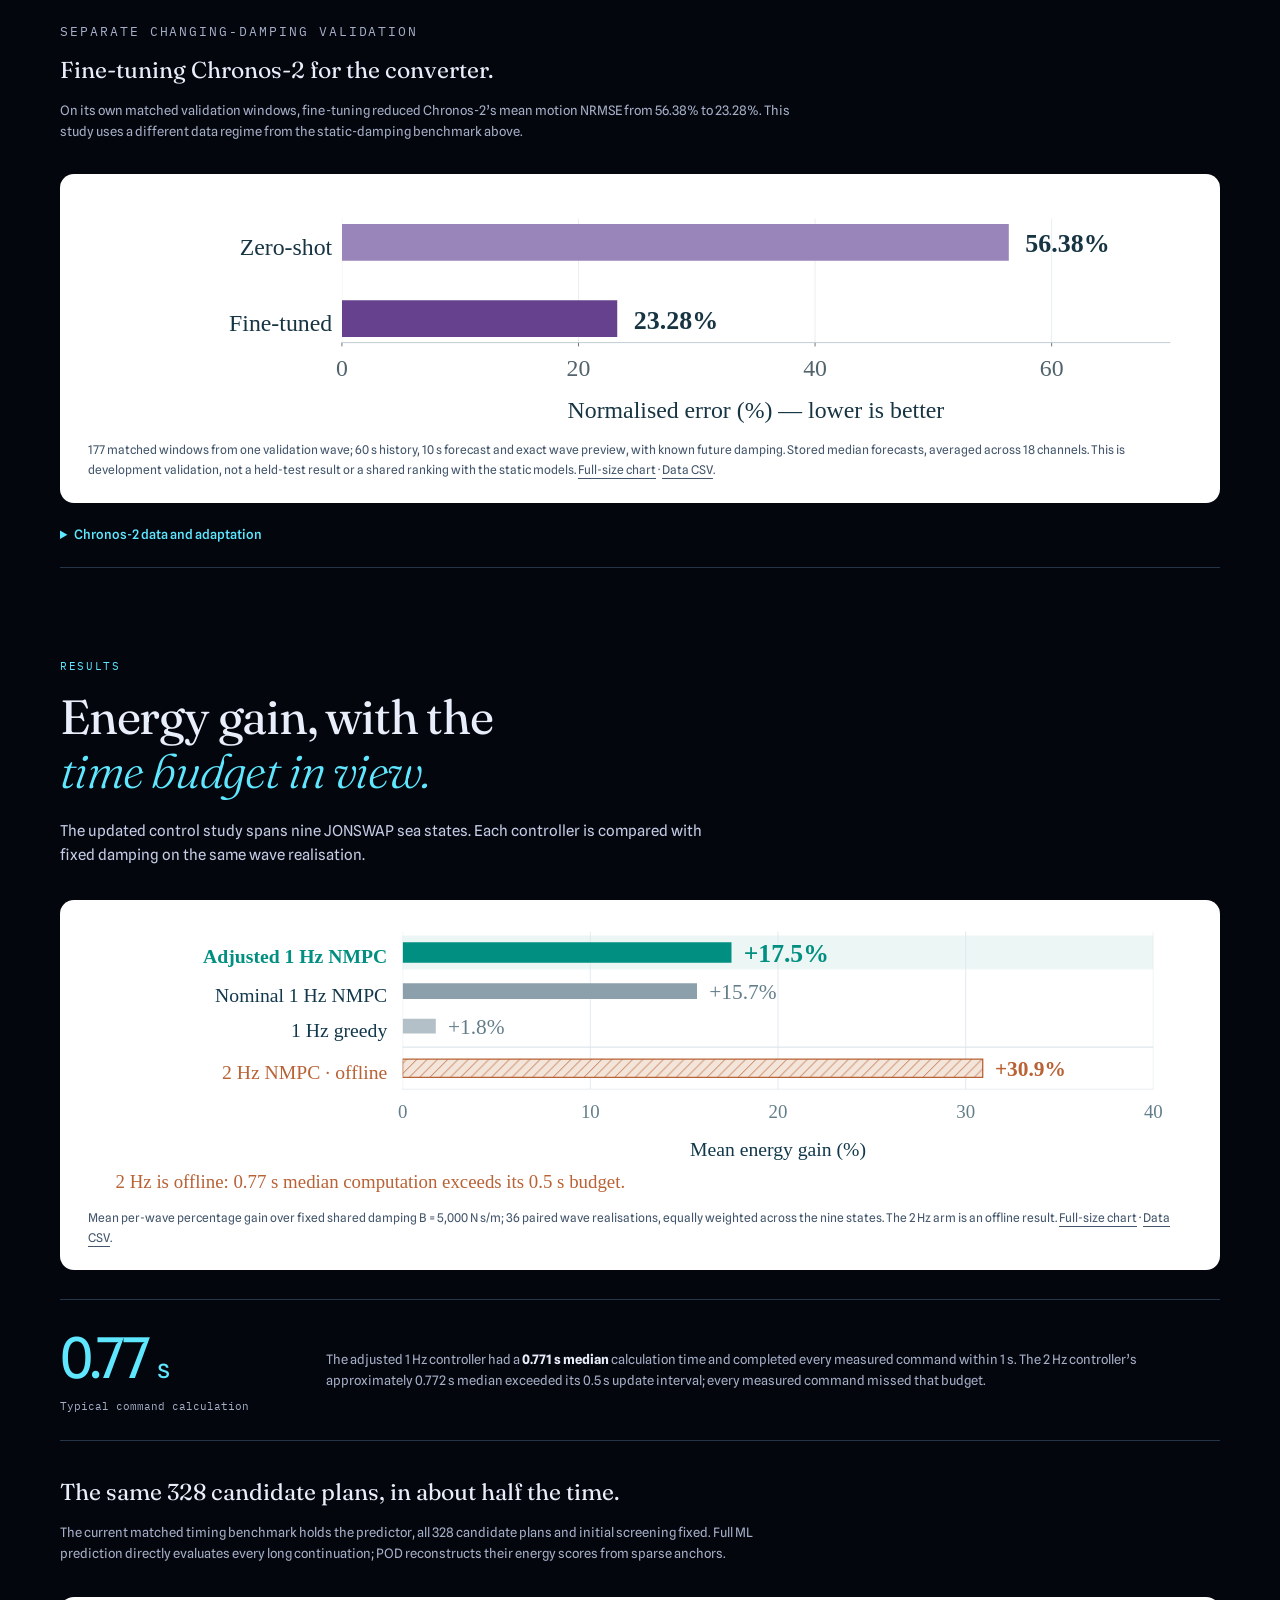
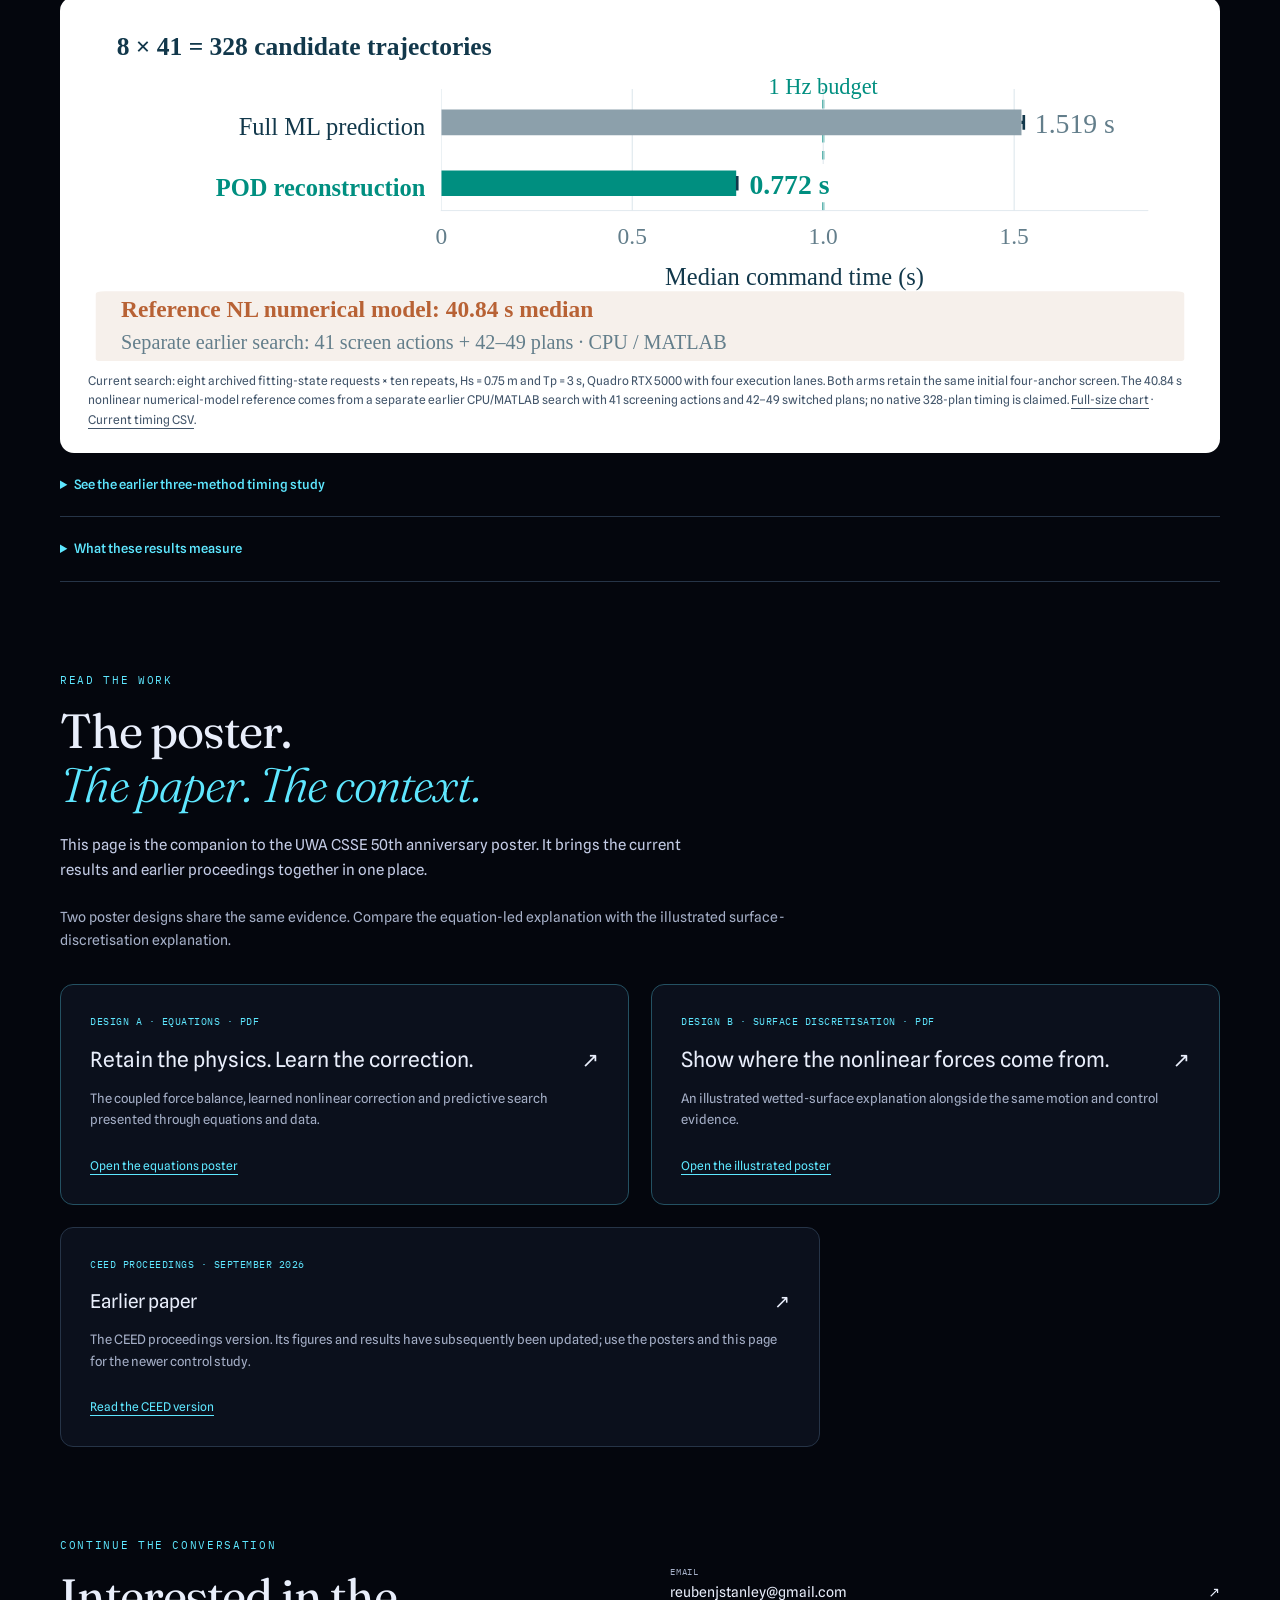
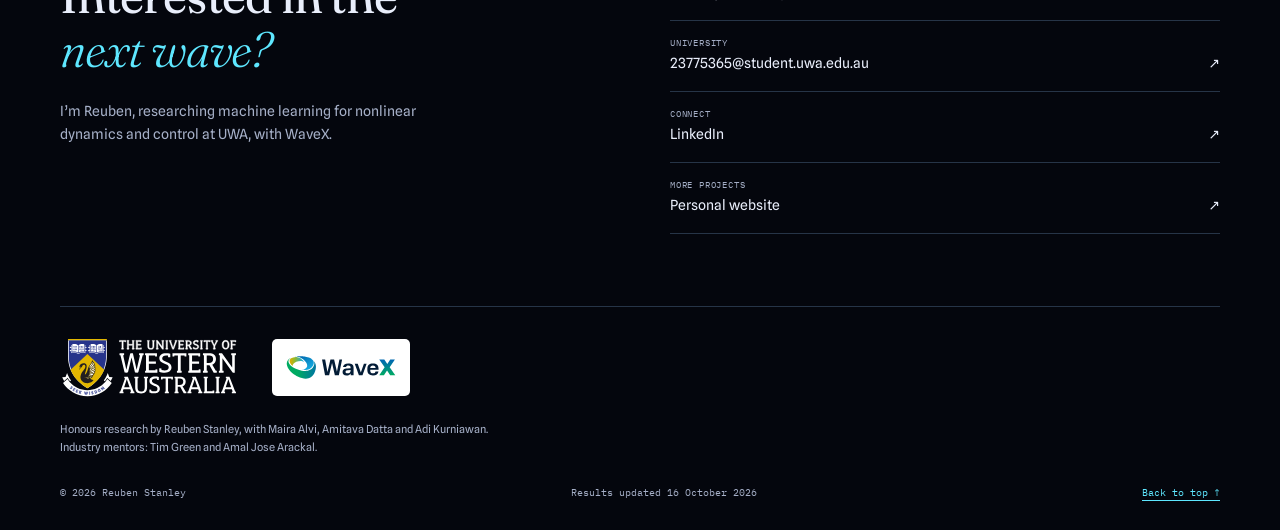
==== commit 33083afd: "Animate the WaveX device on the project page Replace the static hero with the original presentation'" ====
--- a/wavex/index.html
+++ b/wavex/index.html
@@ -16,6 +16,7 @@
   <link rel="preconnect" href="https://fonts.gstatic.com" crossorigin>
   <link href="https://fonts.googleapis.com/css2?family=Fraunces:opsz,wght@9..144,300;9..144,400;9..144,500&family=IBM+Plex+Mono:wght@400;500&family=Spline+Sans:wght@400;500;600&display=swap" rel="stylesheet">
   <link rel="stylesheet" href="style.css">
+  <script src="device-animation.js" defer></script>
 </head>
 <body>
   <a class="skip-link" href="#main">Skip to research</a>
@@ -31,7 +32,14 @@
       <p class="authors">Reuben Stanley · Maira Alvi · Amitava Datta · Adi Kurniawan</p>
       <div class="actions"><a class="button primary" href="#resources">Compare poster designs <span aria-hidden="true">↗</span></a><a class="button" href="#contact">Get in touch <span aria-hidden="true">↘</span></a></div>
       <div class="hero-grid">
-        <figure class="device-figure"><img src="assets/device-motion.png" width="1920" height="1080" alt="Simulation frame of three D-Spars on a coupled frame: each inner spar moves vertically relative to its outer spar. Surface colour shows ocean-wave elevation."><figcaption>Three D-Spars harvest ocean waves through independent inner-to-outer relative heave, on a rigid coupled frame. Surface colour shows ocean-wave elevation: 6 platform DOFs + 3 relative-heave DOFs.</figcaption></figure>
+        <figure class="device-figure">
+          <div class="device-media">
+            <video id="device-animation" autoplay muted loop playsinline preload="none" poster="assets/device-motion.png" width="960" height="540" data-src="assets/device-motion.mp4" aria-label="Simulation animation of three D-Spars moving in ocean waves" aria-describedby="device-caption">
+              <img src="assets/device-motion.png" width="1920" height="1080" alt="Three D-Spars on a coupled frame in ocean waves.">
+            </video>
+            <button class="animation-toggle" type="button" aria-controls="device-animation" hidden>Play animation</button>
+          </div>
+          <figcaption id="device-caption">Numerical-simulator replay: three D-Spars harvest ocean waves through independent inner-to-outer relative heave, on a rigid coupled frame. Surface colour shows ocean-wave elevation: 6 platform DOFs + 3 relative-heave DOFs.</figcaption></figure>
         <div class="headline-result"><p class="eyebrow">Predictive control in simulation</p><p class="big-number">+17.5<span>%</span></p><h2>More mechanical energy captured</h2><p>Adjusted 1 Hz nonlinear model predictive control (NMPC), compared with fixed damping.</p><p class="result-footnote">Mean paired gain across 36 wave realisations in nine sea states. <a href="#study-notes">Study scope ↓</a></p></div>
       </div>
     </section>
--- a/wavex/style.css
+++ b/wavex/style.css
@@ -9,3 +9,11 @@
 @media(max-width:650px){.metric-explainer{padding:20px}.metric-explainer>p:last-child{font-size:14px}.metric-formula{font-size:16px;white-space:normal}.figure-pan{background:linear-gradient(to right,#fff 92%,#edf4f6)}.equation-chart figcaption::before,.search-chart figcaption::before,.objective-chart figcaption::before{content:'Swipe the diagram to explore → ';font-weight:600;display:block;margin-bottom:8px}.poster-designs .resource-card h3{font-size:20px}}
 @media(max-width:650px){.site-header nav a{display:inline-flex;min-height:30px;align-items:center}.method-grid p,.cadence-card>p:last-child,.timing-callout>p,.resource-card p,.study-notes,.subsection-heading p{font-size:14px}.chart figcaption{font-size:12px}.contact-links a{font-size:15px}}
 @media print{body{background:#fff;color:#142838}.site-header nav,.actions,.contact-links{display:none}.wrap{width:100%}.hero,.section{padding-top:25px}h1{font-size:28px}.section-heading h2,.contact h2{font-size:25px}.hero-grid,.cadence-grid,.resource-grid{break-inside:avoid}.eyebrow,em,.big-number,.timing-value{color:#006d80}.headline-result,.cadence-card,.resource-card{background:#fff}.headline-result p,.section-heading>p:last-child,.method-grid p,.cadence-card>p:last-child,.timing-callout>p,.shared-note,.resource-card p,.contact>div>p:last-child{color:#435466!important}footer{display:none}}
+
+/* The silent device loop keeps the original still as its loading/fallback frame. */
+.device-media{position:relative;width:100%;background:#d9eff4}
+.device-media video{display:block;width:100%;height:auto;aspect-ratio:16/9;object-fit:cover}
+.animation-toggle{position:absolute;right:12px;bottom:12px;min-height:44px;padding:8px 15px;border:1px solid #547382;border-radius:999px;background:#092531eb;color:#fff;font:500 12px var(--body);cursor:pointer}
+.animation-toggle:hover{background:#153c4c}
+.animation-toggle:focus-visible{outline:2px solid var(--cyan);outline-offset:3px}
+.animation-toggle[hidden]{display:none}
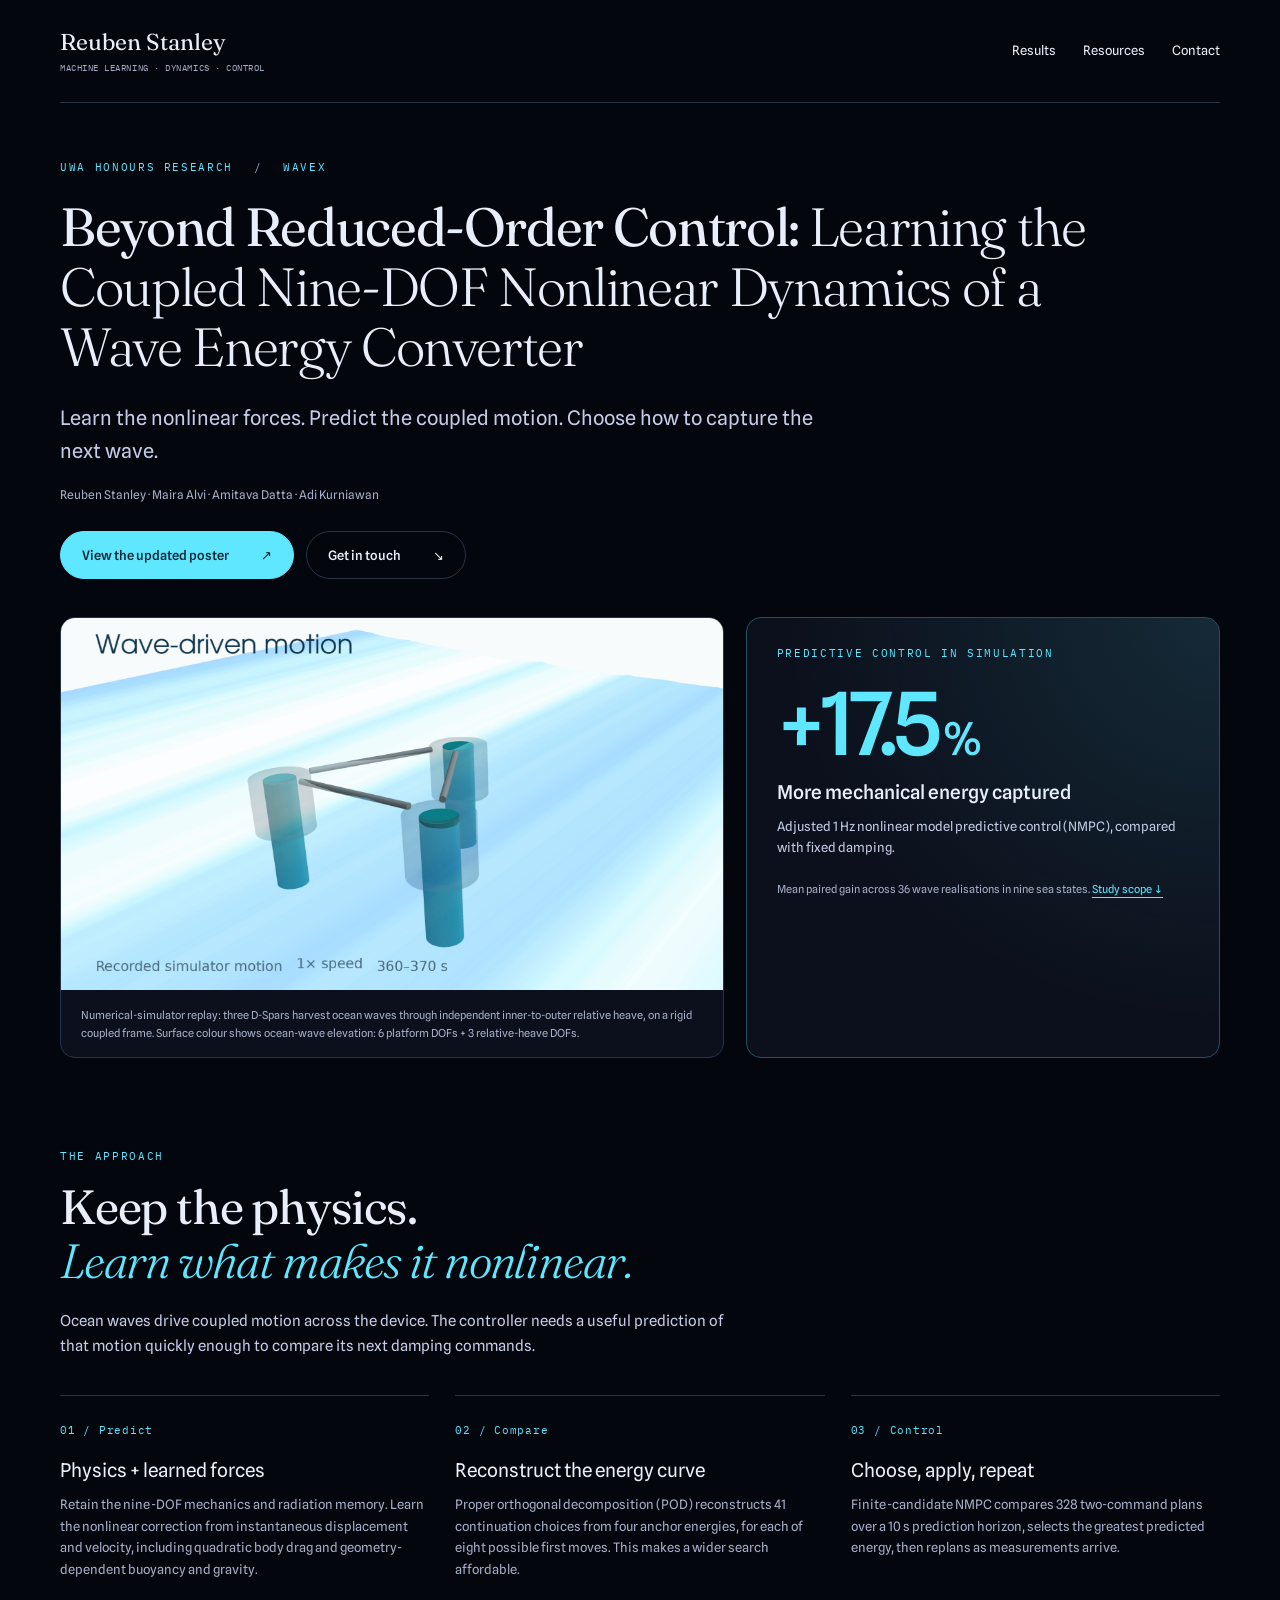
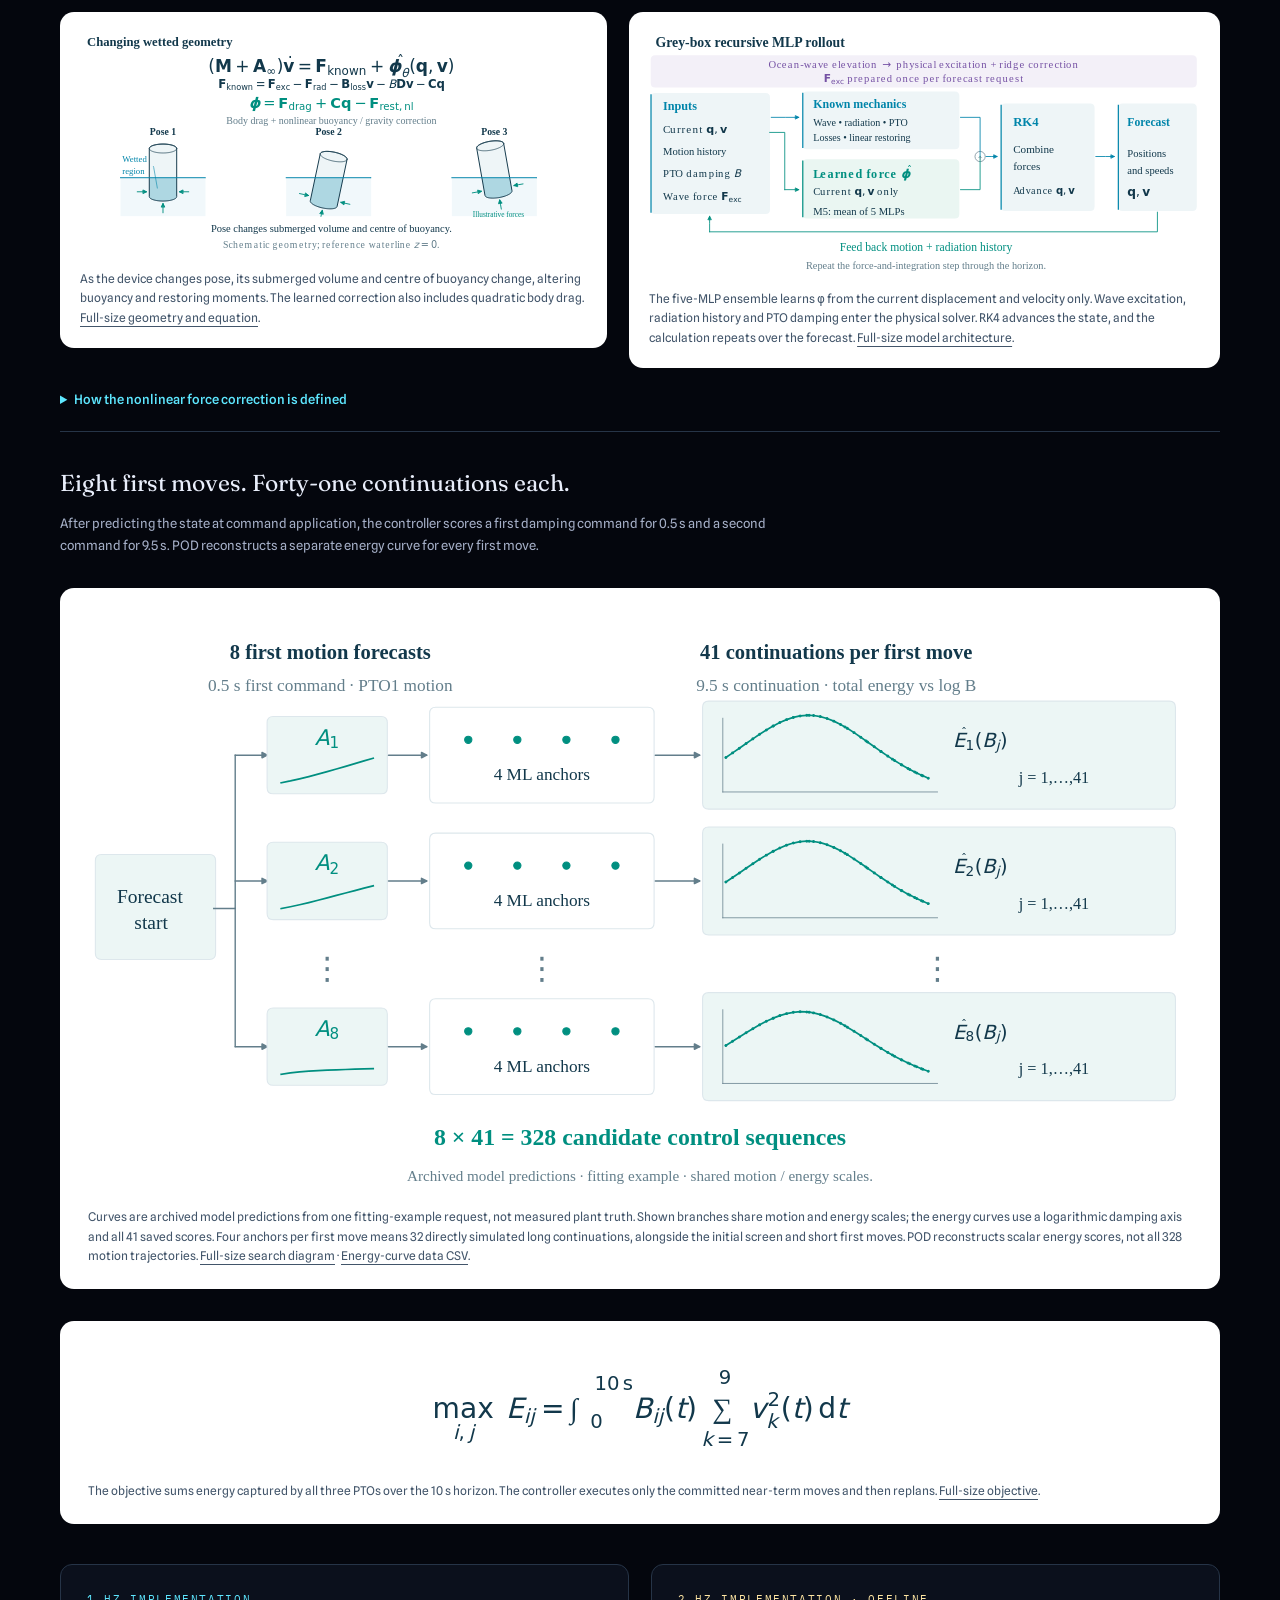
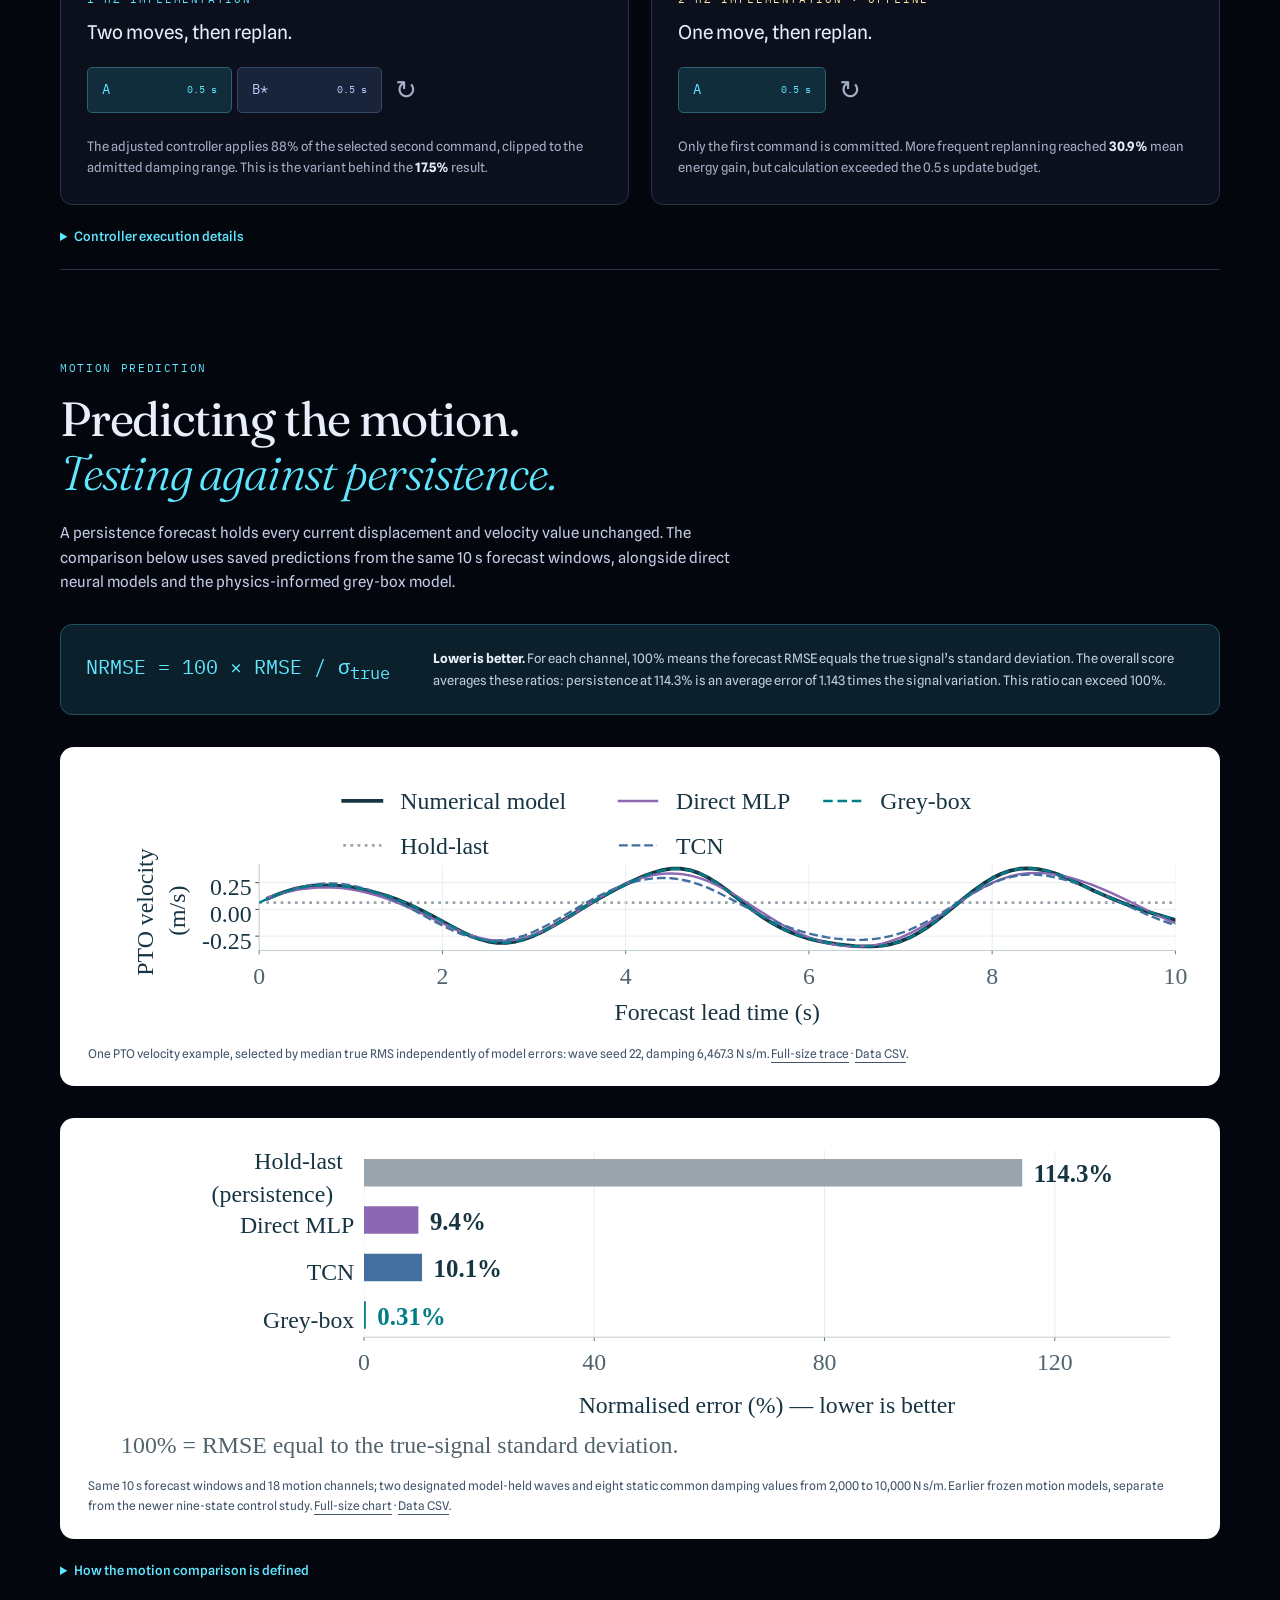
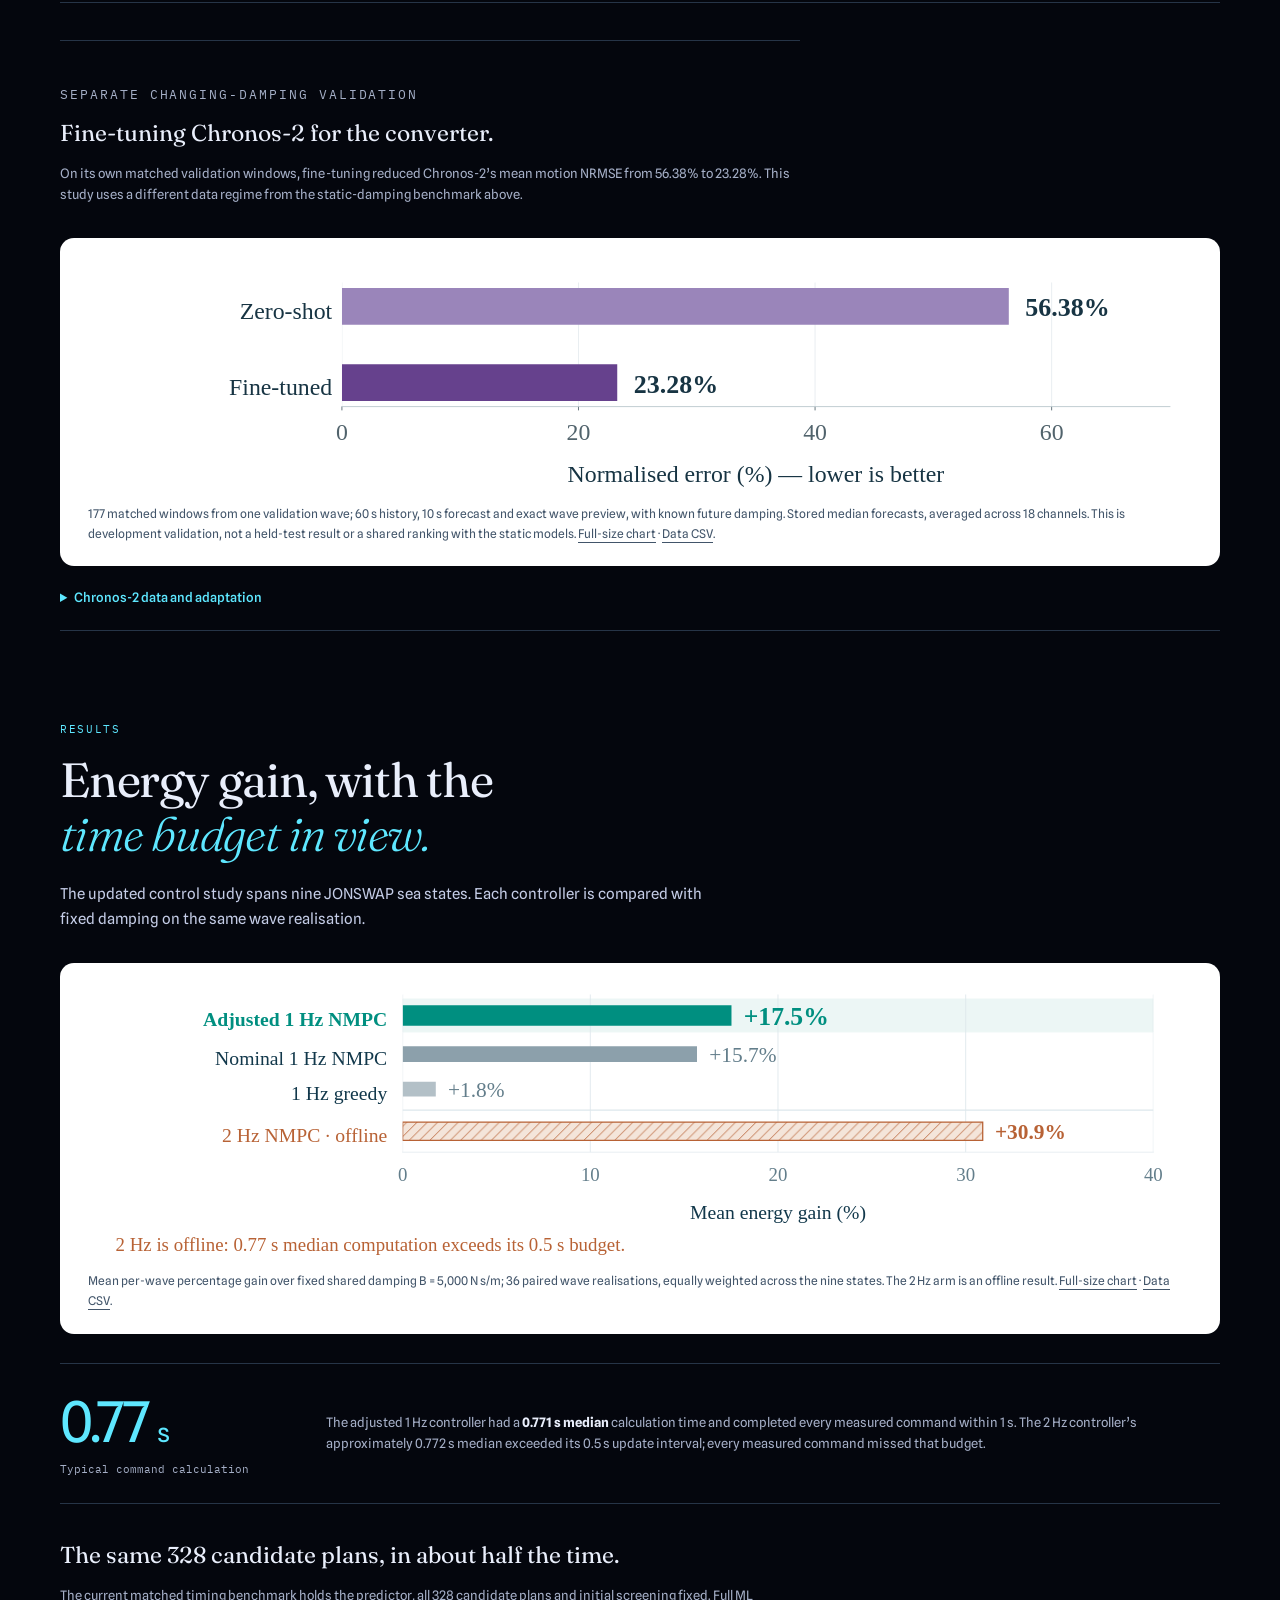
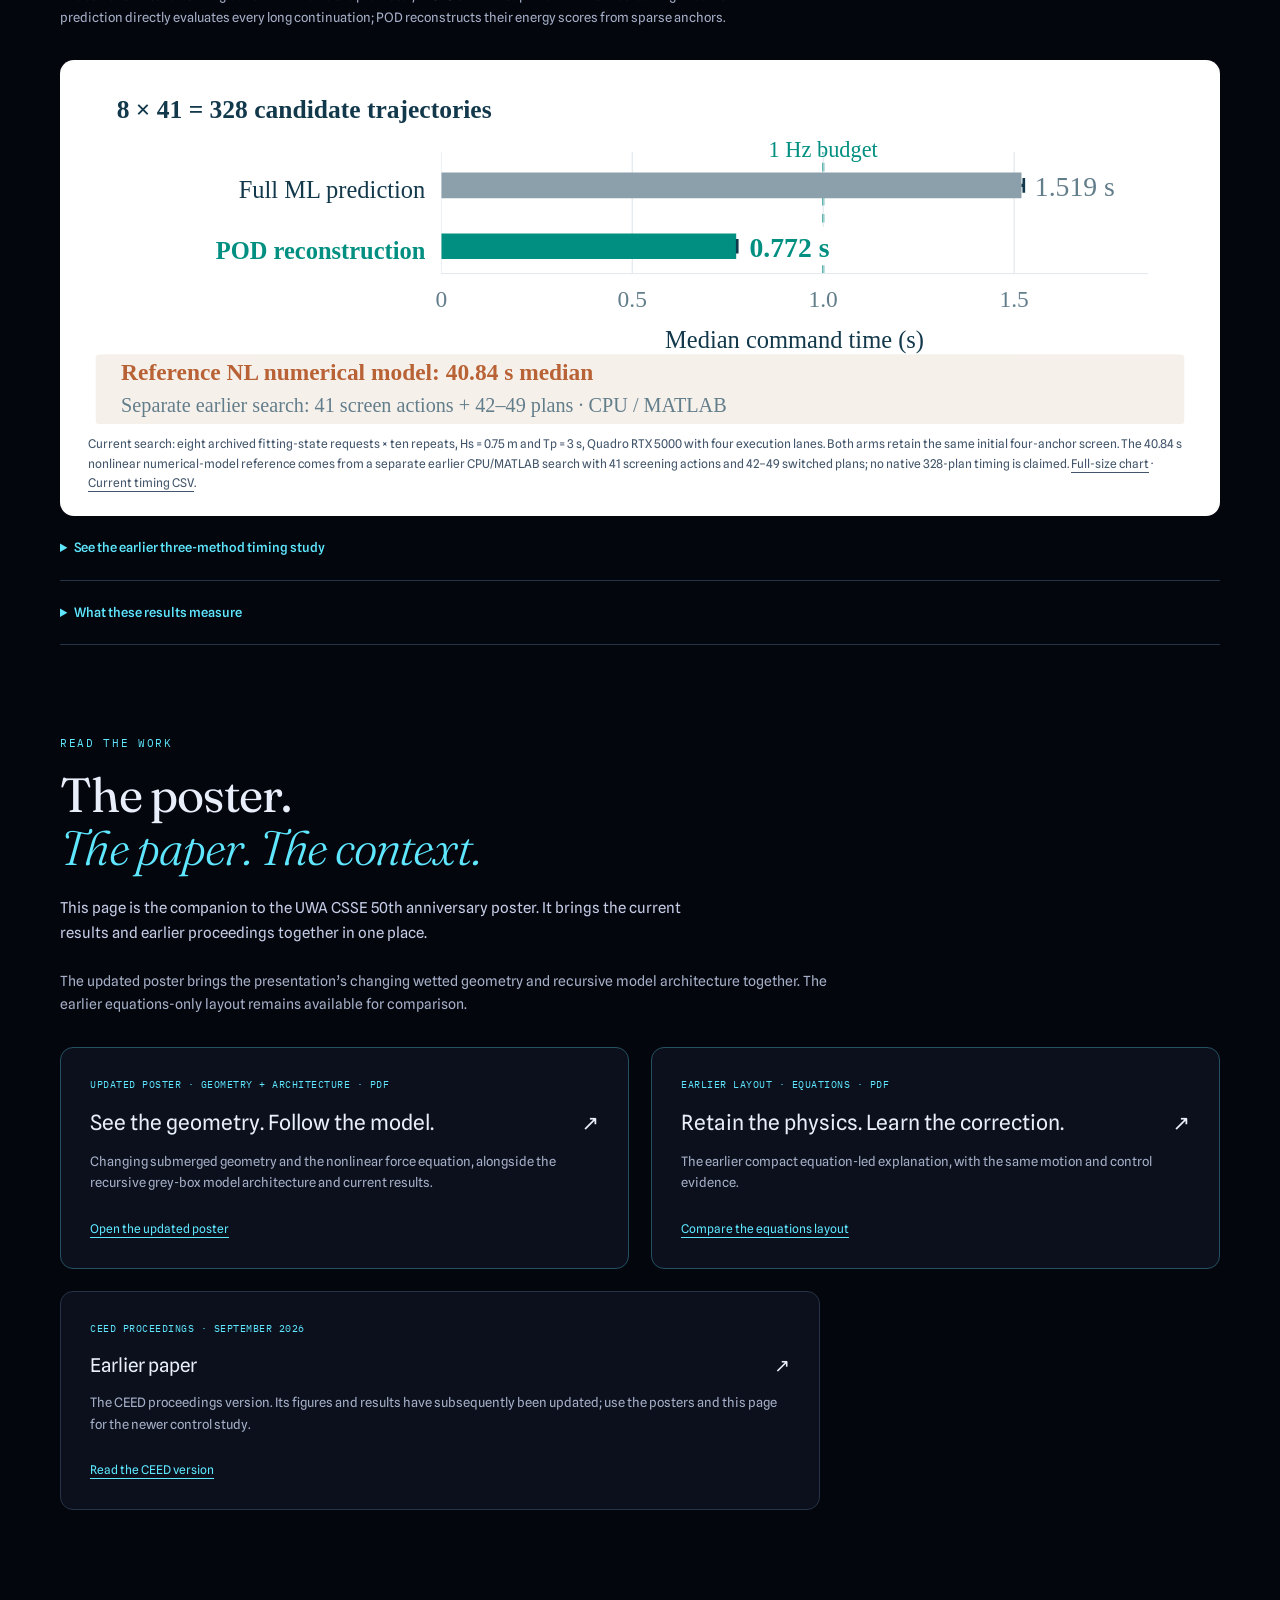
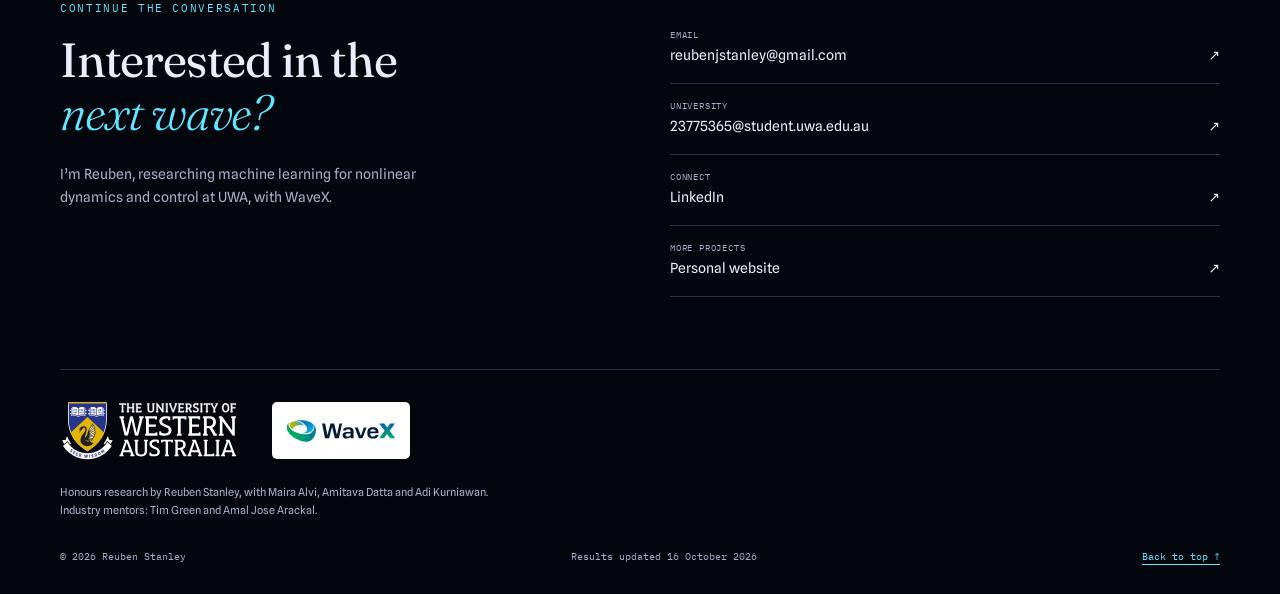
==== commit 5d559acf: "Explain changing wetted geometry alongside the grey-box architecture Replace the strip-refinement vi" ====
--- a/wavex/index.html
+++ b/wavex/index.html
@@ -30,7 +30,7 @@
       <h1 id="project-title">Beyond Reduced-Order Control: <em>Learning the Coupled Nine-DOF Nonlinear Dynamics of a Wave Energy Converter</em></h1>
       <p class="intro">Learn the nonlinear forces. Predict the coupled motion. Choose how to capture the next wave.</p>
       <p class="authors">Reuben Stanley · Maira Alvi · Amitava Datta · Adi Kurniawan</p>
-      <div class="actions"><a class="button primary" href="#resources">Compare poster designs <span aria-hidden="true">↗</span></a><a class="button" href="#contact">Get in touch <span aria-hidden="true">↘</span></a></div>
+      <div class="actions"><a class="button primary" href="#resources">View the updated poster <span aria-hidden="true">↗</span></a><a class="button" href="#contact">Get in touch <span aria-hidden="true">↘</span></a></div>
       <div class="hero-grid">
         <figure class="device-figure">
           <div class="device-media">
@@ -51,8 +51,11 @@
         <li><span class="step-number">02 / Compare</span><h3>Reconstruct the energy curve</h3><p>Proper orthogonal decomposition (POD) reconstructs 41 continuation choices from four anchor energies, for each of eight possible first moves. This makes a wider search affordable.</p></li>
         <li><span class="step-number">03 / Control</span><h3>Choose, apply, repeat</h3><p>Finite-candidate NMPC compares 328 two-command plans over a 10 s prediction horizon, selects the greatest predicted energy, then replans as measurements arrive.</p></li>
       </ol>
-      <figure class="chart equation-chart"><div class="figure-pan"><a href="assets/dynamics-equations.svg"><img src="assets/dynamics-equations.svg" loading="lazy" alt="The grey-box model retains q dot equals v and the coupled force balance. Effective inertia times acceleration equals excitation minus radiation, mechanical loss, PTO damping and linear restoring, plus a learned correction. That correction is nonlinear drag plus linear restoring minus nonlinear restoring."></a></div><figcaption>The learned force model takes the instantaneous nine-coordinate displacement q and velocity v. Ocean-wave excitation, radiation history and damping remain in the physical solver. D selects the three relative-heave PTO coordinates. <a href="assets/dynamics-equations.svg">Full-size equations</a>.</figcaption></figure>
-      <details class="study-notes"><summary>See the wetted-surface explanation used in design B</summary><figure class="chart equation-chart"><div class="figure-pan"><a href="assets/wetted-surface.svg"><img src="assets/wetted-surface.svg" loading="lazy" alt="Illustrative spar divided into coarse and fine submerged strips: summing local transverse drag over smaller strips represents the force integral more finely. The grey-box model retains the physical force balance and learns the nonlinear correction before RK4 advances the state."></a></div><figcaption>Smaller Δx resolves a chosen drag-force integral more finely. The pictured coarse and fine strips are explanatory; no mesh-refinement experiment or model-resolution change is reported. Geometry-dependent buoyancy and gravity are computed from displaced volumes and centres of buoyancy, separately from the drag strips. <a href="assets/wetted-surface.svg">Full-size illustration</a>.</figcaption></figure></details>
+      <div class="method-visuals">
+        <figure class="chart geometry-chart"><a href="assets/wetted-geometry.svg"><img src="assets/wetted-geometry.svg" loading="lazy" alt="Three spar poses show how heave and tilt change submerged geometry. The force equation keeps known mechanics and adds a learned nonlinear correction for drag and restoring forces."></a><figcaption>As the device changes pose, its submerged volume and centre of buoyancy change, altering buoyancy and restoring moments. The learned correction also includes quadratic body drag. <a href="assets/wetted-geometry.svg">Full-size geometry and equation</a>.</figcaption></figure>
+        <figure class="chart architecture-chart"><div class="architecture-pan"><a href="assets/greybox-architecture.svg"><img src="assets/greybox-architecture.svg" loading="lazy" alt="Recursive grey-box model: prepare wave excitation, calculate known mechanics, average five MLP corrections using current displacement and velocity, then combine the forces in a fourth-order Runge-Kutta update. Feed updated motion and radiation history back to forecast the next step."></a></div><figcaption>The five-MLP ensemble learns φ from the current displacement and velocity only. Wave excitation, radiation history and PTO damping enter the physical solver. RK4 advances the state, and the calculation repeats over the forecast. <a href="assets/greybox-architecture.svg">Full-size model architecture</a>.</figcaption></figure>
+      </div>
+      <details class="study-notes"><summary>How the nonlinear force correction is defined</summary><div class="details-content"><p>The reference model recomputes submerged volumes and centres of buoyancy from the device pose, then calculates buoyancy, gravity and their moments. Its restoring calculation clips geometry against the reference water plane. The drawing is a schematic of this changing geometry.</p><p>Quadratic drag is a separate contribution, integrated over submerged body sections. The learned correction combines that body drag with the difference between nonlinear restoring and the retained linear restoring term. The model keeps the known mechanics explicit; it does not learn submerged volume as a separate output.</p><p>Wave excitation is prepared from ocean-wave elevation using the physical excitation calculation plus the existing ridge correction. The five force MLPs use current q and v; the wider rollout also uses radiation history and the candidate damping sequence. <a href="assets/geometry-architecture.svg">See the combined poster panel</a>.</p></div></details>
       <div class="subsection-heading"><h3>Eight first moves. Forty-one continuations each.</h3><p>After predicting the state at command application, the controller scores a first damping command for 0.5 s and a second command for 9.5 s. POD reconstructs a separate energy curve for every first move.</p></div>
       <figure class="chart search-chart"><div class="figure-pan"><a href="assets/nmpc-search-tree.svg"><img src="assets/nmpc-search-tree.svg" loading="lazy" alt="Search tree with archived fitting-example predictions: eight first damping commands each produce a 0.5 second PTO motion forecast, followed by four ML anchors and a POD reconstruction of 41 continuation energy scores. Eight times 41 gives 328 candidate control sequences."></a></div><figcaption>Curves are archived model predictions from one fitting-example request, not measured plant truth. Shown branches share motion and energy scales; the energy curves use a logarithmic damping axis and all 41 saved scores. Four anchors per first move means 32 directly simulated long continuations, alongside the initial screen and short first moves. POD reconstructs scalar energy scores, not all 328 motion trajectories. <a href="assets/nmpc-search-tree.svg">Full-size search diagram</a> · <a href="assets/archived-search-curves.csv" download>Energy-curve data CSV</a>.</figcaption></figure>
       <figure class="chart objective-chart"><div class="figure-pan"><a href="assets/energy-objective.svg"><img src="assets/energy-objective.svg" loading="lazy" alt="Choose the first and second commands that maximise predicted mechanical PTO energy: integrate damping times the sum of squared relative PTO velocities over the 10 second horizon."></a></div><figcaption>The objective sums energy captured by all three PTOs over the 10 s horizon. The controller executes only the committed near-term moves and then replans. <a href="assets/energy-objective.svg">Full-size objective</a>.</figcaption></figure>
@@ -86,8 +89,8 @@
 
     <section id="resources" class="section" aria-labelledby="resources-title">
       <div class="section-heading"><p class="eyebrow">Read the work</p><h2 id="resources-title">The poster.<br><em>The paper. The context.</em></h2><p>This page is the companion to the UWA CSSE 50th anniversary poster. It brings the current results and earlier proceedings together in one place.</p></div>
-      <p class="comparison-note">Two poster designs share the same evidence. Compare the equation-led explanation with the illustrated surface-discretisation explanation.</p>
-      <div class="resource-grid poster-designs"><a class="resource-card" href="assets/WaveX-Honours-Poster-Equations.pdf"><span class="resource-type">Design A · Equations · PDF</span><h3>Retain the physics. Learn the correction. <span aria-hidden="true">↗</span></h3><p>The coupled force balance, learned nonlinear correction and predictive search presented through equations and data.</p><span class="resource-link">Open the equations poster</span></a><a class="resource-card" href="assets/WaveX-Honours-Poster-Surface-Discretisation.pdf"><span class="resource-type">Design B · Surface discretisation · PDF</span><h3>Show where the nonlinear forces come from. <span aria-hidden="true">↗</span></h3><p>An illustrated wetted-surface explanation alongside the same motion and control evidence.</p><span class="resource-link">Open the illustrated poster</span></a></div>
+      <p class="comparison-note">The updated poster brings the presentation’s changing wetted geometry and recursive model architecture together. The earlier equations-only layout remains available for comparison.</p>
+      <div class="resource-grid poster-designs"><a class="resource-card" href="assets/WaveX-Honours-Poster-Geometry-Architecture.pdf"><span class="resource-type">Updated poster · Geometry + architecture · PDF</span><h3>See the geometry. Follow the model. <span aria-hidden="true">↗</span></h3><p>Changing submerged geometry and the nonlinear force equation, alongside the recursive grey-box model architecture and current results.</p><span class="resource-link">Open the updated poster</span></a><a class="resource-card" href="assets/WaveX-Honours-Poster-Equations.pdf"><span class="resource-type">Earlier layout · Equations · PDF</span><h3>Retain the physics. Learn the correction. <span aria-hidden="true">↗</span></h3><p>The earlier compact equation-led explanation, with the same motion and control evidence.</p><span class="resource-link">Compare the equations layout</span></a></div>
       <a class="resource-card proceedings-card" href="https://ceed.wa.edu.au/wp-content/uploads/2026/09/Reuben-Stanley.pdf"><span class="resource-type">CEED proceedings · September 2026</span><h3>Earlier paper <span aria-hidden="true">↗</span></h3><p>The CEED proceedings version. Its figures and results have subsequently been updated; use the posters and this page for the newer control study.</p><span class="resource-link">Read the CEED version</span></a>
     </section>
 
--- a/wavex/style.css
+++ b/wavex/style.css
@@ -17,3 +17,11 @@
 .animation-toggle:hover{background:#153c4c}
 .animation-toggle:focus-visible{outline:2px solid var(--cyan);outline-offset:3px}
 .animation-toggle[hidden]{display:none}
+
+/* Pair the presentation geometry with its recursive forecast architecture. */
+.method-visuals{display:grid;grid-template-columns:1fr 1.08fr;gap:22px;align-items:start;margin-top:32px}
+.method-visuals .chart{margin-top:0}
+.method-visuals .chart img{padding:18px 16px 0;width:100%}
+.method-visuals .chart figcaption{padding:12px 20px 20px}
+.architecture-pan{overflow-x:auto}
+@media(max-width:900px){.method-visuals{grid-template-columns:1fr}.method-visuals .architecture-chart img{min-width:0}.method-visuals .architecture-chart .architecture-pan{overflow-x:auto}}
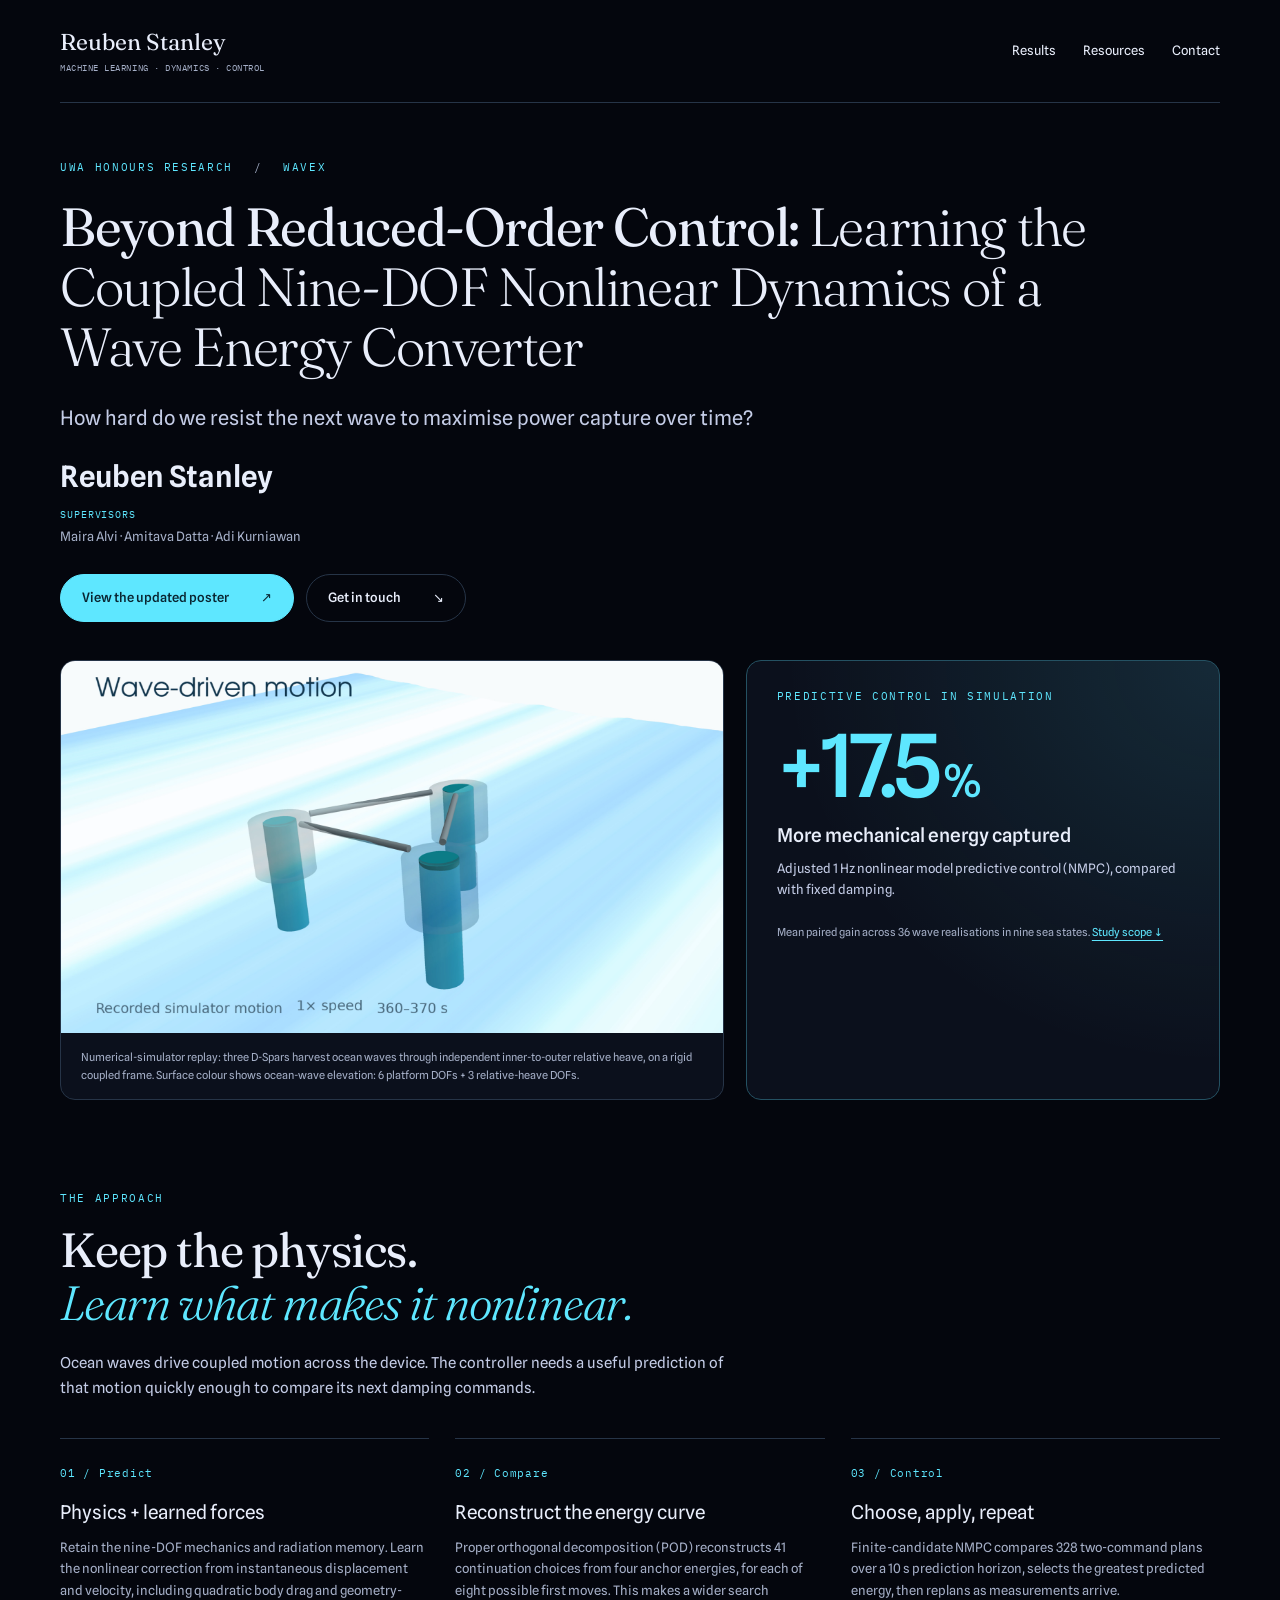
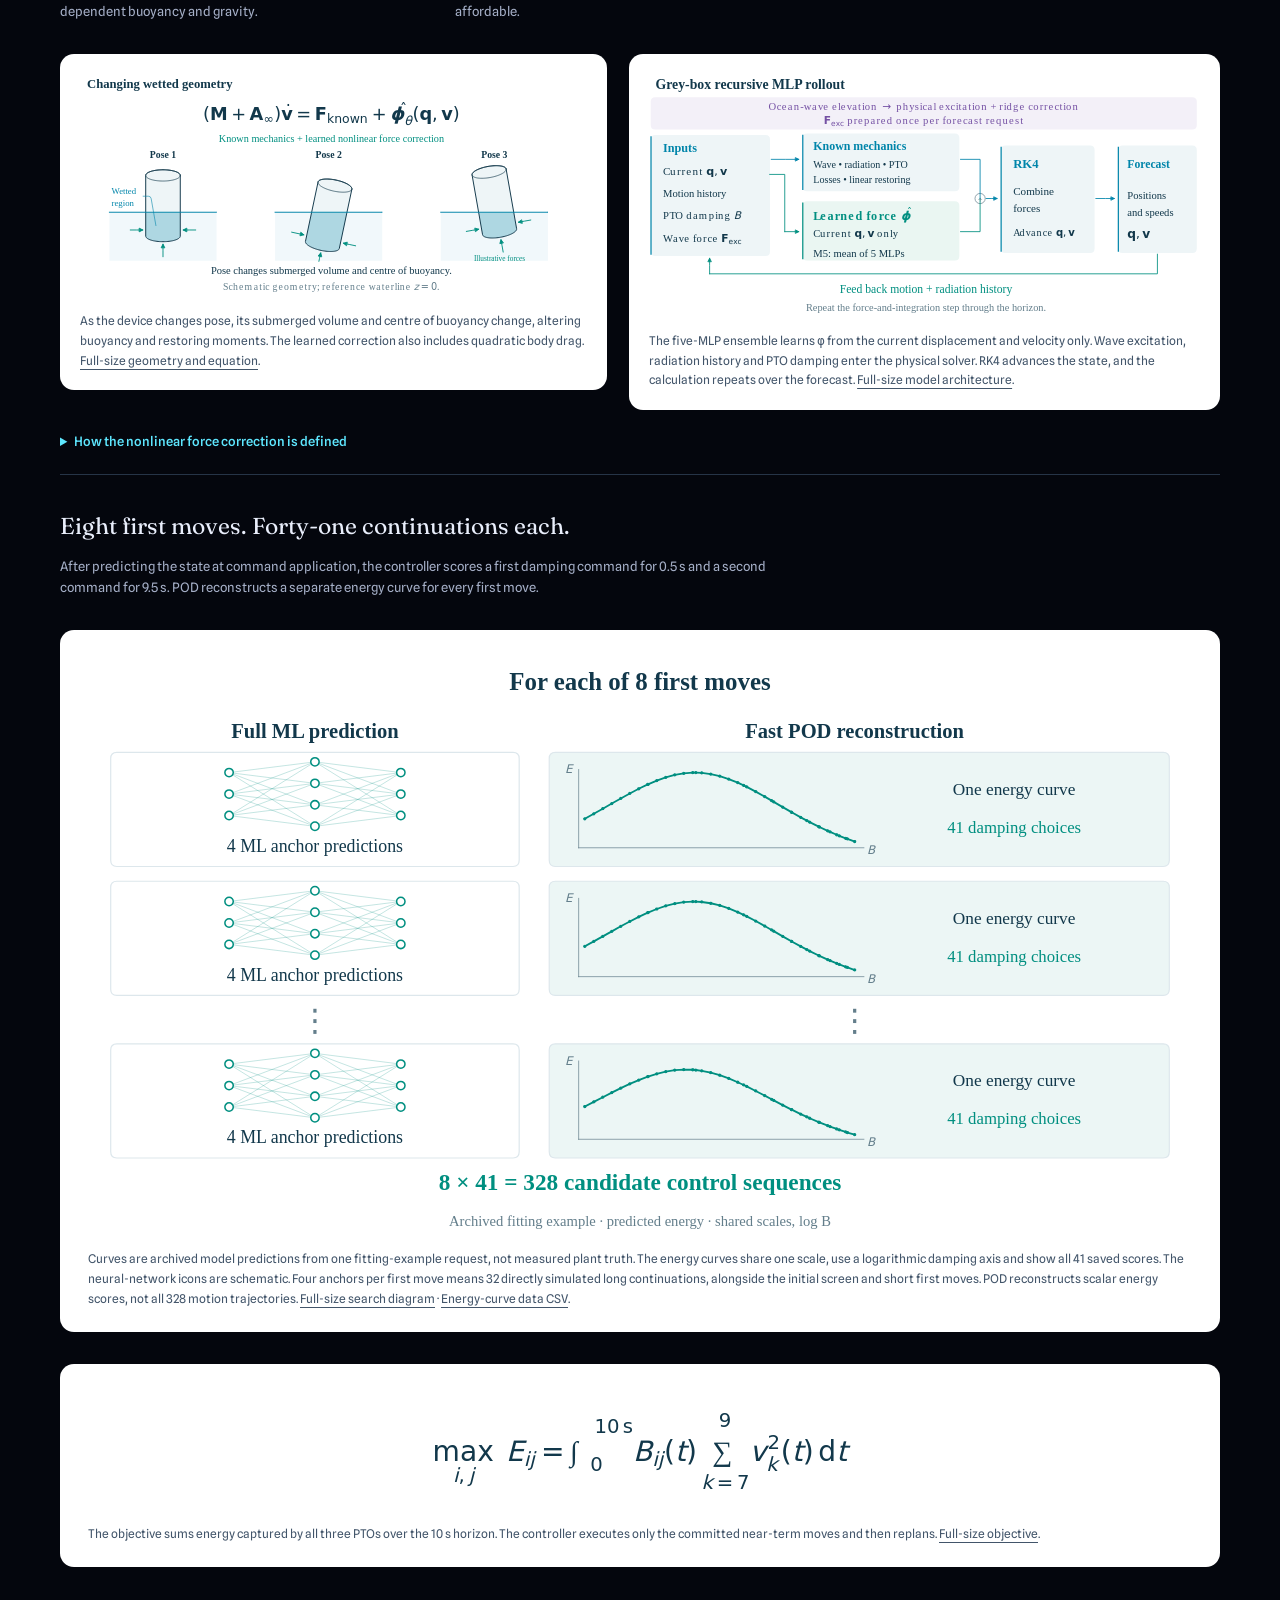
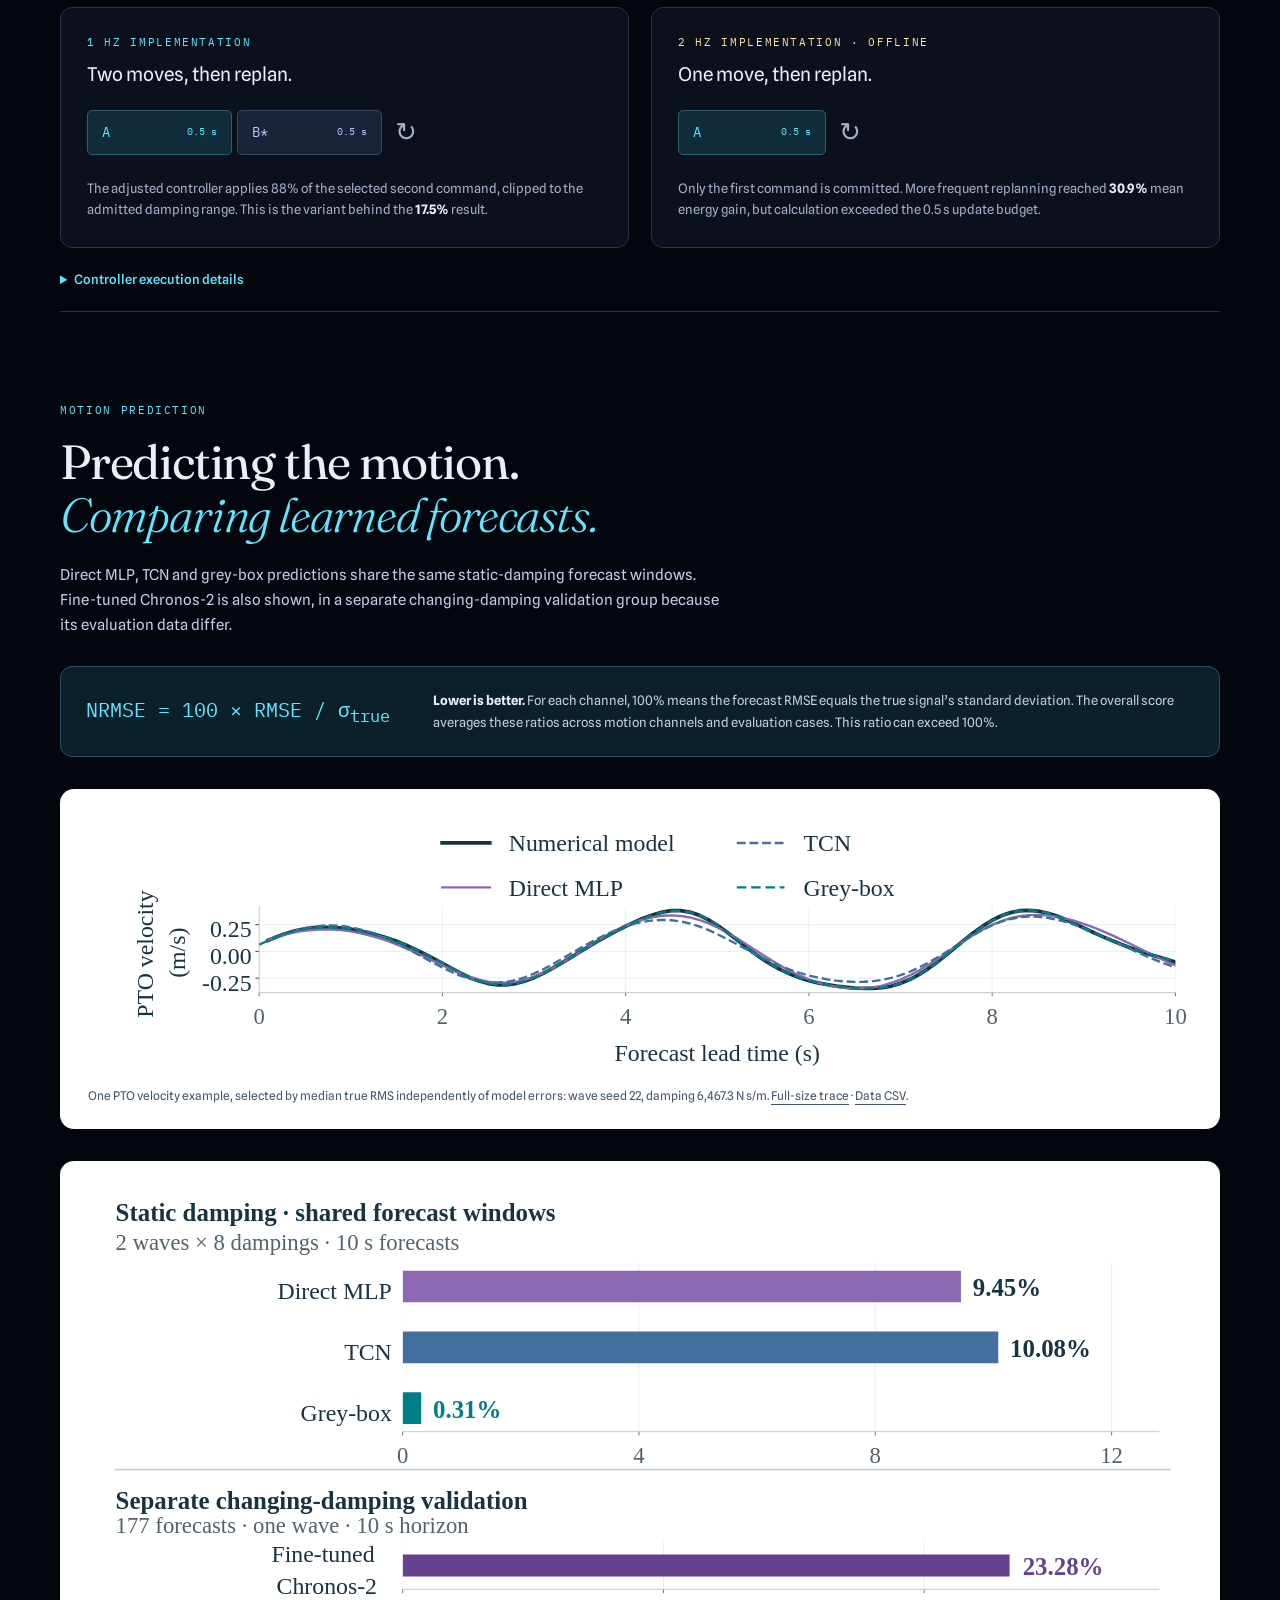
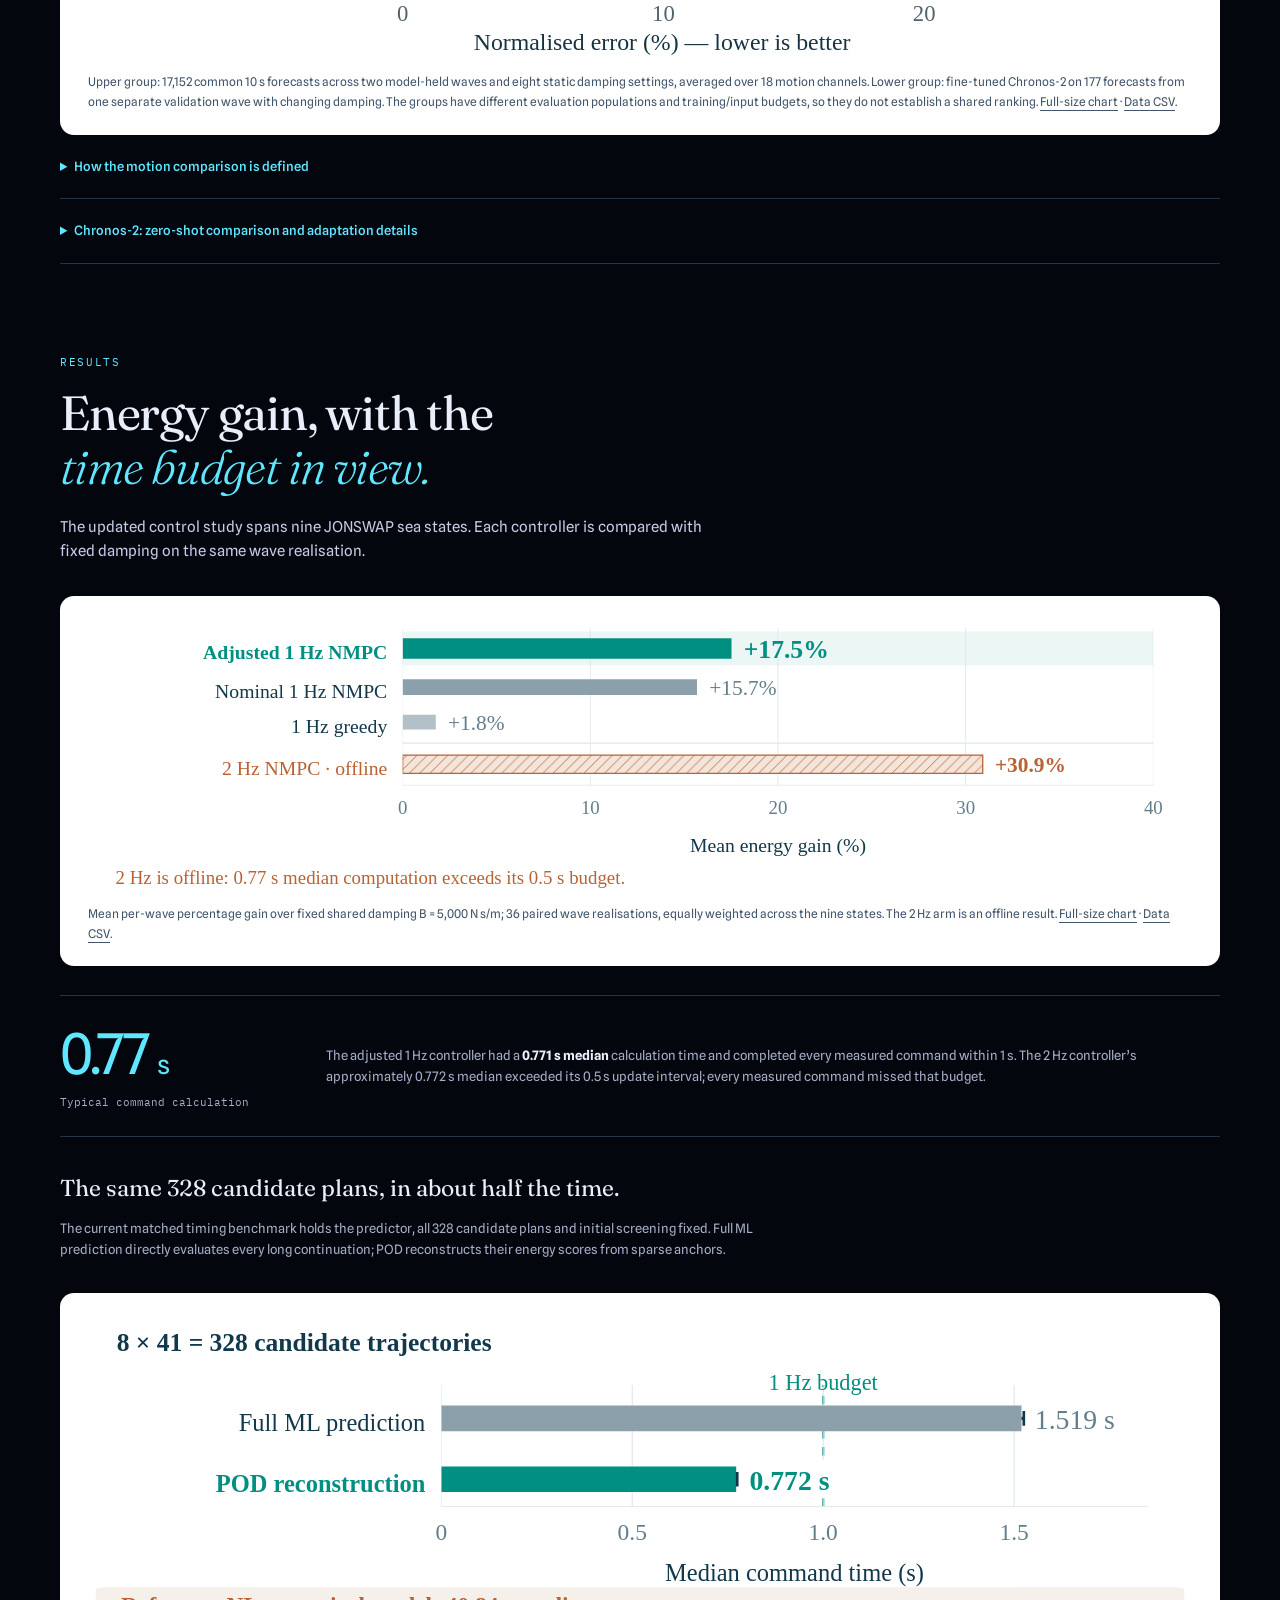
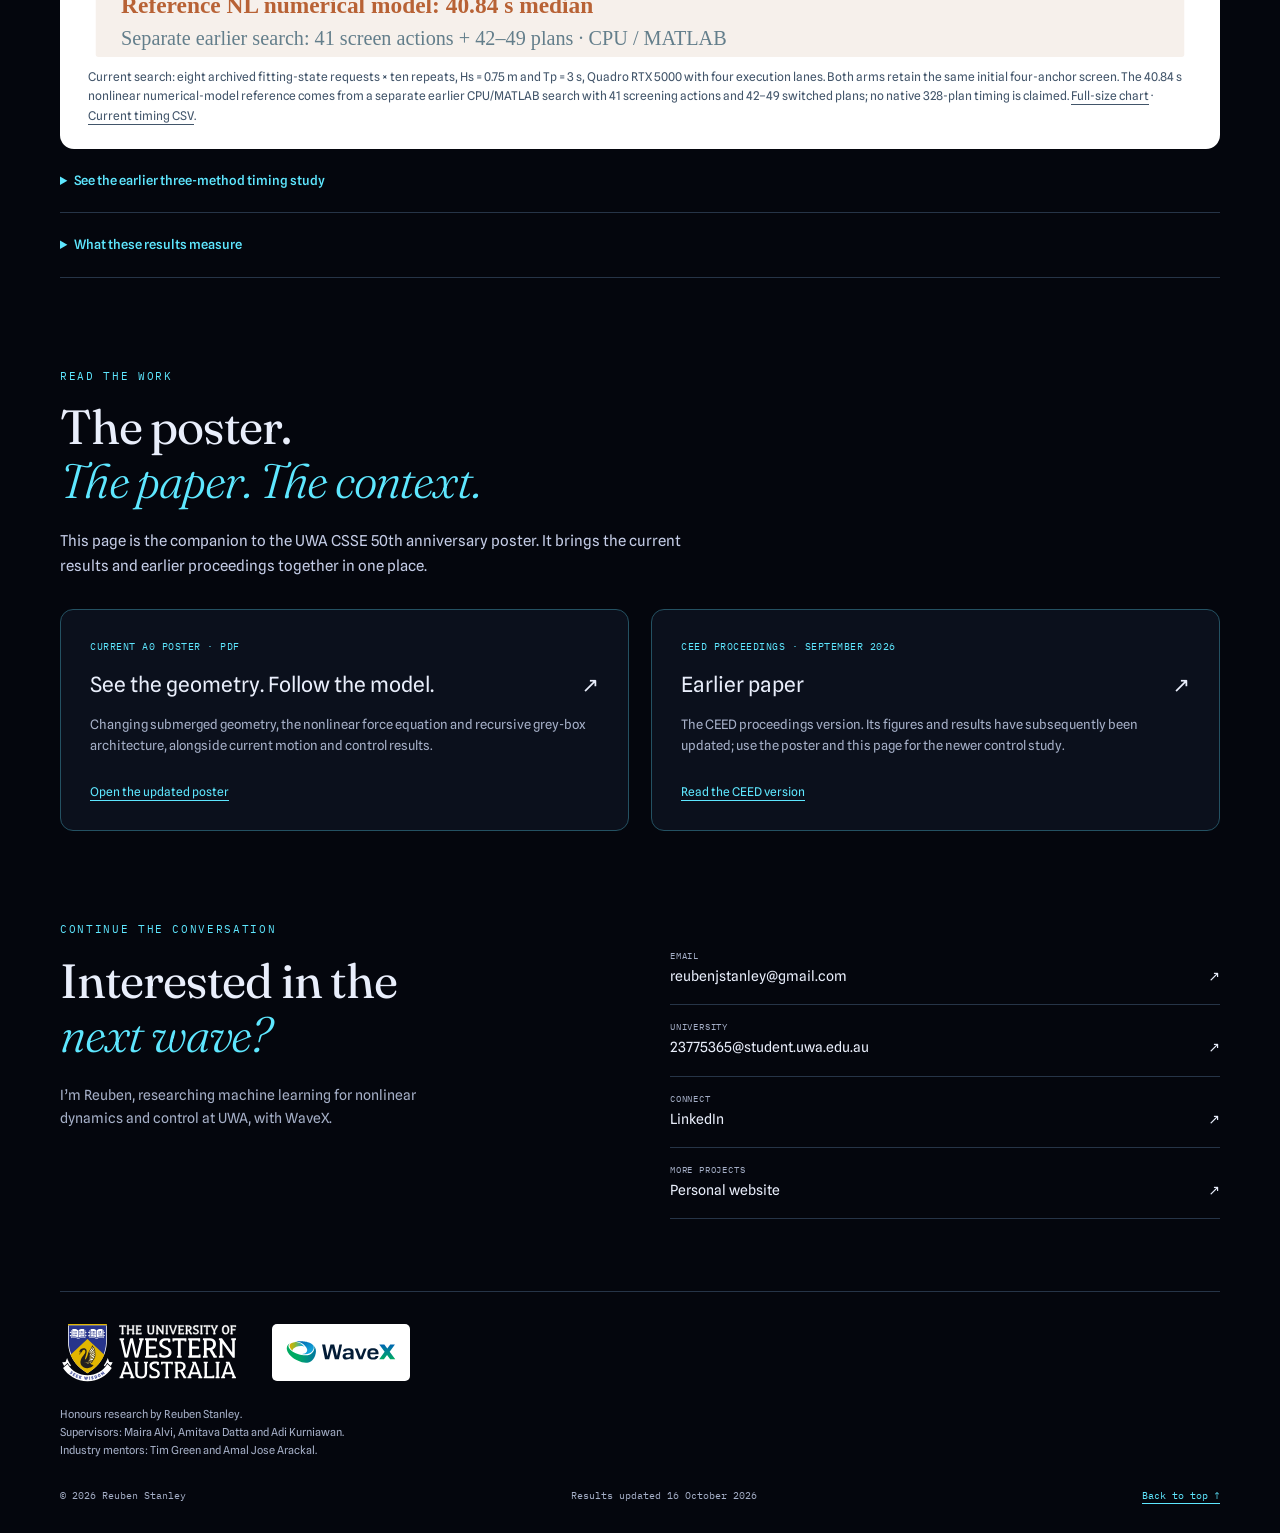
==== commit b656b2eb: "Refine WaveX poster equations, Chronos results and researcher credits" ====
--- a/wavex/index.html
+++ b/wavex/index.html
@@ -28,8 +28,8 @@
     <section class="hero" aria-labelledby="project-title">
       <p class="eyebrow">UWA honours research <span aria-hidden="true">/</span> WaveX</p>
       <h1 id="project-title">Beyond Reduced-Order Control: <em>Learning the Coupled Nine-DOF Nonlinear Dynamics of a Wave Energy Converter</em></h1>
-      <p class="intro">Learn the nonlinear forces. Predict the coupled motion. Choose how to capture the next wave.</p>
-      <p class="authors">Reuben Stanley · Maira Alvi · Amitava Datta · Adi Kurniawan</p>
+      <p class="intro">How hard do we resist the next wave to maximise power capture over time?</p>
+      <div class="authors"><p class="research-author">Reuben Stanley</p><p class="supervisors"><span>Supervisors</span>Maira Alvi · Amitava Datta · Adi Kurniawan</p></div>
       <div class="actions"><a class="button primary" href="#resources">View the updated poster <span aria-hidden="true">↗</span></a><a class="button" href="#contact">Get in touch <span aria-hidden="true">↘</span></a></div>
       <div class="hero-grid">
         <figure class="device-figure">
@@ -55,9 +55,9 @@
         <figure class="chart geometry-chart"><a href="assets/wetted-geometry.svg"><img src="assets/wetted-geometry.svg" loading="lazy" alt="Three spar poses show how heave and tilt change submerged geometry. The force equation keeps known mechanics and adds a learned nonlinear correction for drag and restoring forces."></a><figcaption>As the device changes pose, its submerged volume and centre of buoyancy change, altering buoyancy and restoring moments. The learned correction also includes quadratic body drag. <a href="assets/wetted-geometry.svg">Full-size geometry and equation</a>.</figcaption></figure>
         <figure class="chart architecture-chart"><div class="architecture-pan"><a href="assets/greybox-architecture.svg"><img src="assets/greybox-architecture.svg" loading="lazy" alt="Recursive grey-box model: prepare wave excitation, calculate known mechanics, average five MLP corrections using current displacement and velocity, then combine the forces in a fourth-order Runge-Kutta update. Feed updated motion and radiation history back to forecast the next step."></a></div><figcaption>The five-MLP ensemble learns φ from the current displacement and velocity only. Wave excitation, radiation history and PTO damping enter the physical solver. RK4 advances the state, and the calculation repeats over the forecast. <a href="assets/greybox-architecture.svg">Full-size model architecture</a>.</figcaption></figure>
       </div>
-      <details class="study-notes"><summary>How the nonlinear force correction is defined</summary><div class="details-content"><p>The reference model recomputes submerged volumes and centres of buoyancy from the device pose, then calculates buoyancy, gravity and their moments. Its restoring calculation clips geometry against the reference water plane. The drawing is a schematic of this changing geometry.</p><p>Quadratic drag is a separate contribution, integrated over submerged body sections. The learned correction combines that body drag with the difference between nonlinear restoring and the retained linear restoring term. The model keeps the known mechanics explicit; it does not learn submerged volume as a separate output.</p><p>Wave excitation is prepared from ocean-wave elevation using the physical excitation calculation plus the existing ridge correction. The five force MLPs use current q and v; the wider rollout also uses radiation history and the candidate damping sequence. <a href="assets/geometry-architecture.svg">See the combined poster panel</a>.</p></div></details>
+      <details class="study-notes"><summary>How the nonlinear force correction is defined</summary><div class="details-content"><p class="force-definition"><strong>Known forces:</strong> F<sub>known</sub> = F<sub>exc</sub> − F<sub>rad</sub> − B<sub>loss</sub>v − BDv − Cq.</p><p class="force-definition"><strong>Learned correction:</strong> φ = F<sub>drag</sub> + Cq − F<sub>rest,nl</sub>.</p><p>Here q and v are the nine displacements and velocities; B is the shared PTO damping command, D maps it to the PTO coordinates, and C is the retained linear restoring matrix. The learned correction replaces that linear restoring contribution with the nonlinear buoyancy/gravity calculation, while adding quadratic body drag.</p><p>The reference model recomputes submerged volumes and centres of buoyancy from the device pose, then calculates buoyancy, gravity and their moments. Its restoring calculation clips geometry against the reference water plane. The drawing is a schematic of this changing geometry.</p><p>Quadratic drag is a separate contribution, integrated over submerged body sections. The learned correction combines that body drag with the difference between nonlinear restoring and the retained linear restoring term. The model keeps the known mechanics explicit; it does not learn submerged volume as a separate output.</p><p>Wave excitation is prepared from ocean-wave elevation using the physical excitation calculation plus the existing ridge correction. The five force MLPs use current q and v; the wider rollout also uses radiation history and the candidate damping sequence. <a href="assets/geometry-architecture.svg">See the combined poster panel</a>.</p></div></details>
       <div class="subsection-heading"><h3>Eight first moves. Forty-one continuations each.</h3><p>After predicting the state at command application, the controller scores a first damping command for 0.5 s and a second command for 9.5 s. POD reconstructs a separate energy curve for every first move.</p></div>
-      <figure class="chart search-chart"><div class="figure-pan"><a href="assets/nmpc-search-tree.svg"><img src="assets/nmpc-search-tree.svg" loading="lazy" alt="Search tree with archived fitting-example predictions: eight first damping commands each produce a 0.5 second PTO motion forecast, followed by four ML anchors and a POD reconstruction of 41 continuation energy scores. Eight times 41 gives 328 candidate control sequences."></a></div><figcaption>Curves are archived model predictions from one fitting-example request, not measured plant truth. Shown branches share motion and energy scales; the energy curves use a logarithmic damping axis and all 41 saved scores. Four anchors per first move means 32 directly simulated long continuations, alongside the initial screen and short first moves. POD reconstructs scalar energy scores, not all 328 motion trajectories. <a href="assets/nmpc-search-tree.svg">Full-size search diagram</a> · <a href="assets/archived-search-curves.csv" download>Energy-curve data CSV</a>.</figcaption></figure>
+      <figure class="chart search-chart"><div class="figure-pan"><a href="assets/nmpc-search-tree.svg"><img src="assets/nmpc-search-tree.svg" loading="lazy" alt="For each of eight first damping moves, a neural-network illustration represents four ML anchor predictions. POD reconstructs one energy curve with 41 damping choices. Eight times 41 gives 328 candidate control sequences."></a></div><figcaption>Curves are archived model predictions from one fitting-example request, not measured plant truth. The energy curves share one scale, use a logarithmic damping axis and show all 41 saved scores. The neural-network icons are schematic. Four anchors per first move means 32 directly simulated long continuations, alongside the initial screen and short first moves. POD reconstructs scalar energy scores, not all 328 motion trajectories. <a href="assets/nmpc-search-tree.svg">Full-size search diagram</a> · <a href="assets/archived-search-curves.csv" download>Energy-curve data CSV</a>.</figcaption></figure>
       <figure class="chart objective-chart"><div class="figure-pan"><a href="assets/energy-objective.svg"><img src="assets/energy-objective.svg" loading="lazy" alt="Choose the first and second commands that maximise predicted mechanical PTO energy: integrate damping times the sum of squared relative PTO velocities over the 10 second horizon."></a></div><figcaption>The objective sums energy captured by all three PTOs over the 10 s horizon. The controller executes only the committed near-term moves and then replans. <a href="assets/energy-objective.svg">Full-size objective</a>.</figcaption></figure>
       <div class="cadence-grid">
         <article class="cadence-card"><p class="eyebrow">1 Hz implementation</p><h3>Two moves, then replan.</h3><div class="command-strip" aria-label="First command A for 0.5 seconds, then adjusted second command B for 0.5 seconds"><span>A <small>0.5 s</small></span><span>B* <small>0.5 s</small></span><b aria-hidden="true">↻</b></div><p>The adjusted controller applies 88% of the selected second command, clipped to the admitted damping range. This is the variant behind the <strong>17.5%</strong> result.</p></article>
@@ -67,14 +67,14 @@
     </section>
 
     <section id="motion" class="section" aria-labelledby="motion-title">
-      <div class="section-heading"><p class="eyebrow">Motion prediction</p><h2 id="motion-title">Predicting the motion.<br><em>Testing against persistence.</em></h2><p>A persistence forecast holds every current displacement and velocity value unchanged. The comparison below uses saved predictions from the same 10 s forecast windows, alongside direct neural models and the physics-informed grey-box model.</p></div>
-      <aside class="metric-explainer" aria-label="Understanding prediction error"><p class="metric-formula">NRMSE = 100 × RMSE / σ<sub>true</sub></p><p><strong>Lower is better.</strong> For each channel, 100% means the forecast RMSE equals the true signal’s standard deviation. The overall score averages these ratios: persistence at 114.3% is an average error of 1.143 times the signal variation. This ratio can exceed 100%.</p></aside>
-      <figure class="chart"><a href="assets/motion-trace.svg"><img src="assets/motion-trace.svg" loading="lazy" alt="A 10 second PTO velocity example comparing numerical simulator truth, constant persistence, direct MLP, TCN and grey-box predictions. The grey-box trajectory closely follows the oscillating true velocity."></a><figcaption>One PTO velocity example, selected by median true RMS independently of model errors: wave seed 22, damping 6,467.3 N s/m. <a href="assets/motion-trace.svg">Full-size trace</a> · <a href="assets/motion-trace.csv" download>Data CSV</a>.</figcaption></figure>
-      <figure class="chart"><a href="assets/motion-benchmark.svg"><img src="assets/motion-benchmark.svg" loading="lazy" alt="Mean motion NRMSE, lower is better: persistence 114.35 percent, direct MLP 9.45 percent, TCN 10.08 percent, grey-box 0.314 percent."></a><figcaption>Same 10 s forecast windows and 18 motion channels; two designated model-held waves and eight static common damping values from 2,000 to 10,000 N s/m. Earlier frozen motion models, separate from the newer nine-state control study. <a href="assets/motion-benchmark.svg">Full-size chart</a> · <a href="assets/motion-benchmark.csv" download>Data CSV</a>.</figcaption></figure>
-      <details class="study-notes"><summary>How the motion comparison is defined</summary><div class="details-content"><p><strong>Common evaluation:</strong> 17,152 forecasts per model across two waves and eight damping settings, with 100 common future samples over 10 s. The 18 channels comprise nine displacements and nine velocities. Each channel’s root-mean-square error is divided by the centred population standard deviation of its common true signal, then averaged equally across channels, settings and waves. This normalised error can exceed 100%. Holding q and v independently is a forecasting baseline; it is not a physical trajectory satisfying q̇ = v when the held velocity is nonzero.</p><p><strong>Model scope:</strong> these are previously trained, frozen model packages with different native training sets and input/history budgets. The comparison is not an architecture-only ablation. The two model-held waves were previously exposed in a separate spectral study and are not globally blind test data.</p><p><strong>Reproducibility:</strong> existing predictions were checked against their archived results before recomputing the common-window comparison. Persistence was calculated directly from the archived boundary states. No new simulation, training or model inference was needed.</p></div></details>
-      <div class="subsection-heading separate-study"><p class="eyebrow">Separate changing-damping validation</p><h3>Fine-tuning Chronos-2 for the converter.</h3><p>On its own matched validation windows, fine-tuning reduced Chronos-2’s mean motion NRMSE from 56.38% to 23.28%. This study uses a different data regime from the static-damping benchmark above.</p></div>
-      <figure class="chart"><a href="assets/chronos2-comparison.svg"><img src="assets/chronos2-comparison.svg" loading="lazy" alt="Separate Chronos-2 comparison: zero-shot mean motion NRMSE 56.38 percent, fine-tuned mean motion NRMSE 23.28 percent. Both use the same 177 windows from one validation wave with changing damping."></a><figcaption>177 matched windows from one validation wave; 60 s history, 10 s forecast and exact wave preview, with known future damping. Stored median forecasts, averaged across 18 channels. This is development validation, not a held-test result or a shared ranking with the static models. <a href="assets/chronos2-comparison.svg">Full-size chart</a> · <a href="assets/chronos2-comparison.csv" download>Data CSV</a>.</figcaption></figure>
-      <details class="study-notes"><summary>Chronos-2 data and adaptation</summary><div class="details-content"><p>The archived zero-shot and LoRA-fine-tuned models use identical evaluation truth, context, future damping and forecast windows. The fine-tuned model was trained on two wave realisations and evaluated on a third validation wave, with no held-test data included.</p><p>The JONSWAP sea state has Hs = 0.75 m and Tp = 4.82 s. Shared damping switches every 20 s among ten levels from 10,000 to 100,000 N s/m. The 177 validation events span 360–3,880 s after the 300 s ramp; a later recovery phase is excluded. Predictions use 200 future nodes at 20 Hz, and the plotted score uses stored componentwise median forecasts rather than probabilistic trajectories.</p><p>The existing LoRA adapter used rank 16, alpha 32 and 1,000 training steps. This page reuses audited archived outputs; no new training or inference was run for the poster revision.</p></div></details>
+      <div class="section-heading"><p class="eyebrow">Motion prediction</p><h2 id="motion-title">Predicting the motion.<br><em>Comparing learned forecasts.</em></h2><p>Direct MLP, TCN and grey-box predictions share the same static-damping forecast windows. Fine-tuned Chronos-2 is also shown, in a separate changing-damping validation group because its evaluation data differ.</p></div>
+      <aside class="metric-explainer" aria-label="Understanding prediction error"><p class="metric-formula">NRMSE = 100 × RMSE / σ<sub>true</sub></p><p><strong>Lower is better.</strong> For each channel, 100% means the forecast RMSE equals the true signal’s standard deviation. The overall score averages these ratios across motion channels and evaluation cases. This ratio can exceed 100%.</p></aside>
+      <figure class="chart motion-chart"><div class="figure-pan" tabindex="0" role="region" aria-label="Scrollable motion prediction chart"><a href="assets/motion-trace.svg"><img src="assets/motion-trace.svg" loading="lazy" alt="A 10 second PTO velocity example comparing numerical simulator truth, direct MLP, TCN and grey-box predictions. The grey-box trajectory closely follows the oscillating true velocity."></a></div><figcaption>One PTO velocity example, selected by median true RMS independently of model errors: wave seed 22, damping 6,467.3 N s/m. <a href="assets/motion-trace.svg">Full-size trace</a> · <a href="assets/motion-trace.csv" download>Data CSV</a>.</figcaption></figure>
+      <figure class="chart motion-chart"><div class="figure-pan" tabindex="0" role="region" aria-label="Scrollable motion prediction chart"><a href="assets/motion-benchmark.svg"><img src="assets/motion-benchmark.svg" loading="lazy" alt="Mean motion NRMSE, lower is better: direct MLP 9.45 percent, TCN 10.08 percent and grey-box 0.31 percent on shared static-damping windows. Fine-tuned Chronos-2 is 23.28 percent on separate changing-damping validation data, shown in its own group and scale."></a></div><figcaption>Upper group: 17,152 common 10 s forecasts across two model-held waves and eight static damping settings, averaged over 18 motion channels. Lower group: fine-tuned Chronos-2 on 177 forecasts from one separate validation wave with changing damping. The groups have different evaluation populations and training/input budgets, so they do not establish a shared ranking. <a href="assets/motion-benchmark.svg">Full-size chart</a> · <a href="assets/motion-benchmark.csv" download>Data CSV</a>.</figcaption></figure>
+      <details class="study-notes"><summary>How the motion comparison is defined</summary><div class="details-content"><p><strong>Common evaluation:</strong> 17,152 forecasts per model across two waves and eight damping settings, with 100 common future samples over 10 s. The 18 channels comprise nine displacements and nine velocities. Each channel’s root-mean-square error is divided by the centred population standard deviation of its common true signal, then averaged equally across channels, settings and waves. This normalised error can exceed 100%.</p><p><strong>Model scope:</strong> these are previously trained, frozen model packages with different native training sets and input/history budgets. The comparison is not an architecture-only ablation. The two model-held waves were previously exposed in a separate spectral study and are not globally blind test data.</p><p><strong>Reproducibility:</strong> existing predictions were checked against their archived results before recomputing the common-window comparison. No new simulation, training or model inference was needed.</p></div></details>
+      <details class="study-notes"><summary>Chronos-2: zero-shot comparison and adaptation details</summary><div class="details-content"><p>On its own matched validation windows, fine-tuning reduced Chronos-2’s mean motion NRMSE from <strong>56.38% to 23.28%</strong>. This study uses a different data regime from the static-damping benchmark above.</p></div>
+      <figure class="chart motion-chart"><div class="figure-pan" tabindex="0" role="region" aria-label="Scrollable motion prediction chart"><a href="assets/chronos2-comparison.svg"><img src="assets/chronos2-comparison.svg" loading="lazy" alt="Separate Chronos-2 comparison: zero-shot mean motion NRMSE 56.38 percent, fine-tuned mean motion NRMSE 23.28 percent. Both use the same 177 windows from one validation wave with changing damping."></a></div><figcaption>177 matched windows from one validation wave; 60 s history, 10 s forecast and exact wave preview, with known future damping. Stored median forecasts, averaged across 18 channels. This is development validation, not a held-test result or a shared ranking with the static models. <a href="assets/chronos2-comparison.svg">Full-size chart</a> · <a href="assets/chronos2-comparison.csv" download>Data CSV</a>.</figcaption></figure>
+<div class="details-content"><p>The archived zero-shot and LoRA-fine-tuned models use identical evaluation truth, context, future damping and forecast windows. The fine-tuned model was trained on two wave realisations and evaluated on a third validation wave, with no held-test data included.</p><p>The JONSWAP sea state has Hs = 0.75 m and Tp = 4.82 s. Shared damping switches every 20 s among ten levels from 10,000 to 100,000 N s/m. The 177 validation events span 360–3,880 s after the 300 s ramp; a later recovery phase is excluded. Predictions use 200 future nodes at 20 Hz, and the plotted score uses stored componentwise median forecasts rather than probabilistic trajectories.</p><p>The existing LoRA adapter used rank 16, alpha 32 and 1,000 training steps. This page reuses audited archived outputs; no new training or inference was run for the poster revision.</p></div></details>
     </section>
 
     <section id="results" class="section" aria-labelledby="results-title">
@@ -89,13 +89,11 @@
 
     <section id="resources" class="section" aria-labelledby="resources-title">
       <div class="section-heading"><p class="eyebrow">Read the work</p><h2 id="resources-title">The poster.<br><em>The paper. The context.</em></h2><p>This page is the companion to the UWA CSSE 50th anniversary poster. It brings the current results and earlier proceedings together in one place.</p></div>
-      <p class="comparison-note">The updated poster brings the presentation’s changing wetted geometry and recursive model architecture together. The earlier equations-only layout remains available for comparison.</p>
-      <div class="resource-grid poster-designs"><a class="resource-card" href="assets/WaveX-Honours-Poster-Geometry-Architecture.pdf"><span class="resource-type">Updated poster · Geometry + architecture · PDF</span><h3>See the geometry. Follow the model. <span aria-hidden="true">↗</span></h3><p>Changing submerged geometry and the nonlinear force equation, alongside the recursive grey-box model architecture and current results.</p><span class="resource-link">Open the updated poster</span></a><a class="resource-card" href="assets/WaveX-Honours-Poster-Equations.pdf"><span class="resource-type">Earlier layout · Equations · PDF</span><h3>Retain the physics. Learn the correction. <span aria-hidden="true">↗</span></h3><p>The earlier compact equation-led explanation, with the same motion and control evidence.</p><span class="resource-link">Compare the equations layout</span></a></div>
-      <a class="resource-card proceedings-card" href="https://ceed.wa.edu.au/wp-content/uploads/2026/09/Reuben-Stanley.pdf"><span class="resource-type">CEED proceedings · September 2026</span><h3>Earlier paper <span aria-hidden="true">↗</span></h3><p>The CEED proceedings version. Its figures and results have subsequently been updated; use the posters and this page for the newer control study.</p><span class="resource-link">Read the CEED version</span></a>
+      <div class="resource-grid poster-designs"><a class="resource-card" href="assets/WaveX-Honours-Poster-Geometry-Architecture.pdf"><span class="resource-type">Current A0 poster · PDF</span><h3>See the geometry. Follow the model. <span aria-hidden="true">↗</span></h3><p>Changing submerged geometry, the nonlinear force equation and recursive grey-box architecture, alongside current motion and control results.</p><span class="resource-link">Open the updated poster</span></a><a class="resource-card" href="https://ceed.wa.edu.au/wp-content/uploads/2026/09/Reuben-Stanley.pdf"><span class="resource-type">CEED proceedings · September 2026</span><h3>Earlier paper <span aria-hidden="true">↗</span></h3><p>The CEED proceedings version. Its figures and results have subsequently been updated; use the poster and this page for the newer control study.</p><span class="resource-link">Read the CEED version</span></a></div>
     </section>
 
     <section id="contact" class="section contact" aria-labelledby="contact-title"><div><p class="eyebrow">Continue the conversation</p><h2 id="contact-title">Interested in the<br><em>next wave?</em></h2><p>I’m Reuben, researching machine learning for nonlinear dynamics and control at UWA, with WaveX.</p></div><div class="contact-links"><a href="mailto:reubenjstanley@gmail.com"><span>Email</span>reubenjstanley@gmail.com <b aria-hidden="true">↗</b></a><a href="mailto:23775365@student.uwa.edu.au"><span>University</span>23775365@student.uwa.edu.au <b aria-hidden="true">↗</b></a><a href="https://www.linkedin.com/in/reuben-stanley/"><span>Connect</span>LinkedIn <b aria-hidden="true">↗</b></a><a href="/"><span>More projects</span>Personal website <b aria-hidden="true">↗</b></a></div></section>
   </main>
-  <footer class="wrap"><div class="affiliations"><img src="assets/uwa.svg" alt="The University of Western Australia" width="180" height="60"><span class="wavex-logo"><img src="assets/wavex.svg" alt="WaveX" width="130" height="52"></span></div><p>Honours research by Reuben Stanley, with Maira Alvi, Amitava Datta and Adi Kurniawan.<br>Industry mentors: Tim Green and Amal Jose Arackal.</p><div class="footer-meta"><span>© 2026 Reuben Stanley</span><span>Results updated 16 October 2026</span><a href="#main">Back to top ↑</a></div></footer>
+  <footer class="wrap"><div class="affiliations"><img src="assets/uwa.svg" alt="The University of Western Australia" width="180" height="60"><span class="wavex-logo"><img src="assets/wavex.svg" alt="WaveX" width="130" height="52"></span></div><p>Honours research by Reuben Stanley.<br>Supervisors: Maira Alvi, Amitava Datta and Adi Kurniawan.<br>Industry mentors: Tim Green and Amal Jose Arackal.</p><div class="footer-meta"><span>© 2026 Reuben Stanley</span><span>Results updated 16 October 2026</span><a href="#main">Back to top ↑</a></div></footer>
 </body>
 </html>
--- a/wavex/style.css
+++ b/wavex/style.css
@@ -25,3 +25,8 @@
 .method-visuals .chart figcaption{padding:12px 20px 20px}
 .architecture-pan{overflow-x:auto}
 @media(max-width:900px){.method-visuals{grid-template-columns:1fr}.method-visuals .architecture-chart img{min-width:0}.method-visuals .architecture-chart .architecture-pan{overflow-x:auto}}
+
+/* Give the researcher clear prominence and distinguish supervisory credit. */
+.authors{margin-top:24px}.research-author{font-size:clamp(1.55rem,2.3vw,2rem);font-weight:600;color:var(--ink);line-height:1.2}.supervisors{font-size:13px;line-height:1.6;margin-top:13px}.supervisors span{display:block;font:10px/1.5 var(--mono);letter-spacing:.09em;text-transform:uppercase;color:var(--cyan);margin-bottom:4px}.force-definition{font-size:17px;line-height:1.8;color:var(--ink);overflow-wrap:anywhere}
+
+@media(max-width:650px){.motion-chart .figure-pan img{min-width:650px}.motion-chart figcaption::before{content:"Swipe the chart to explore → ";font-weight:600;display:block;margin-bottom:8px}}
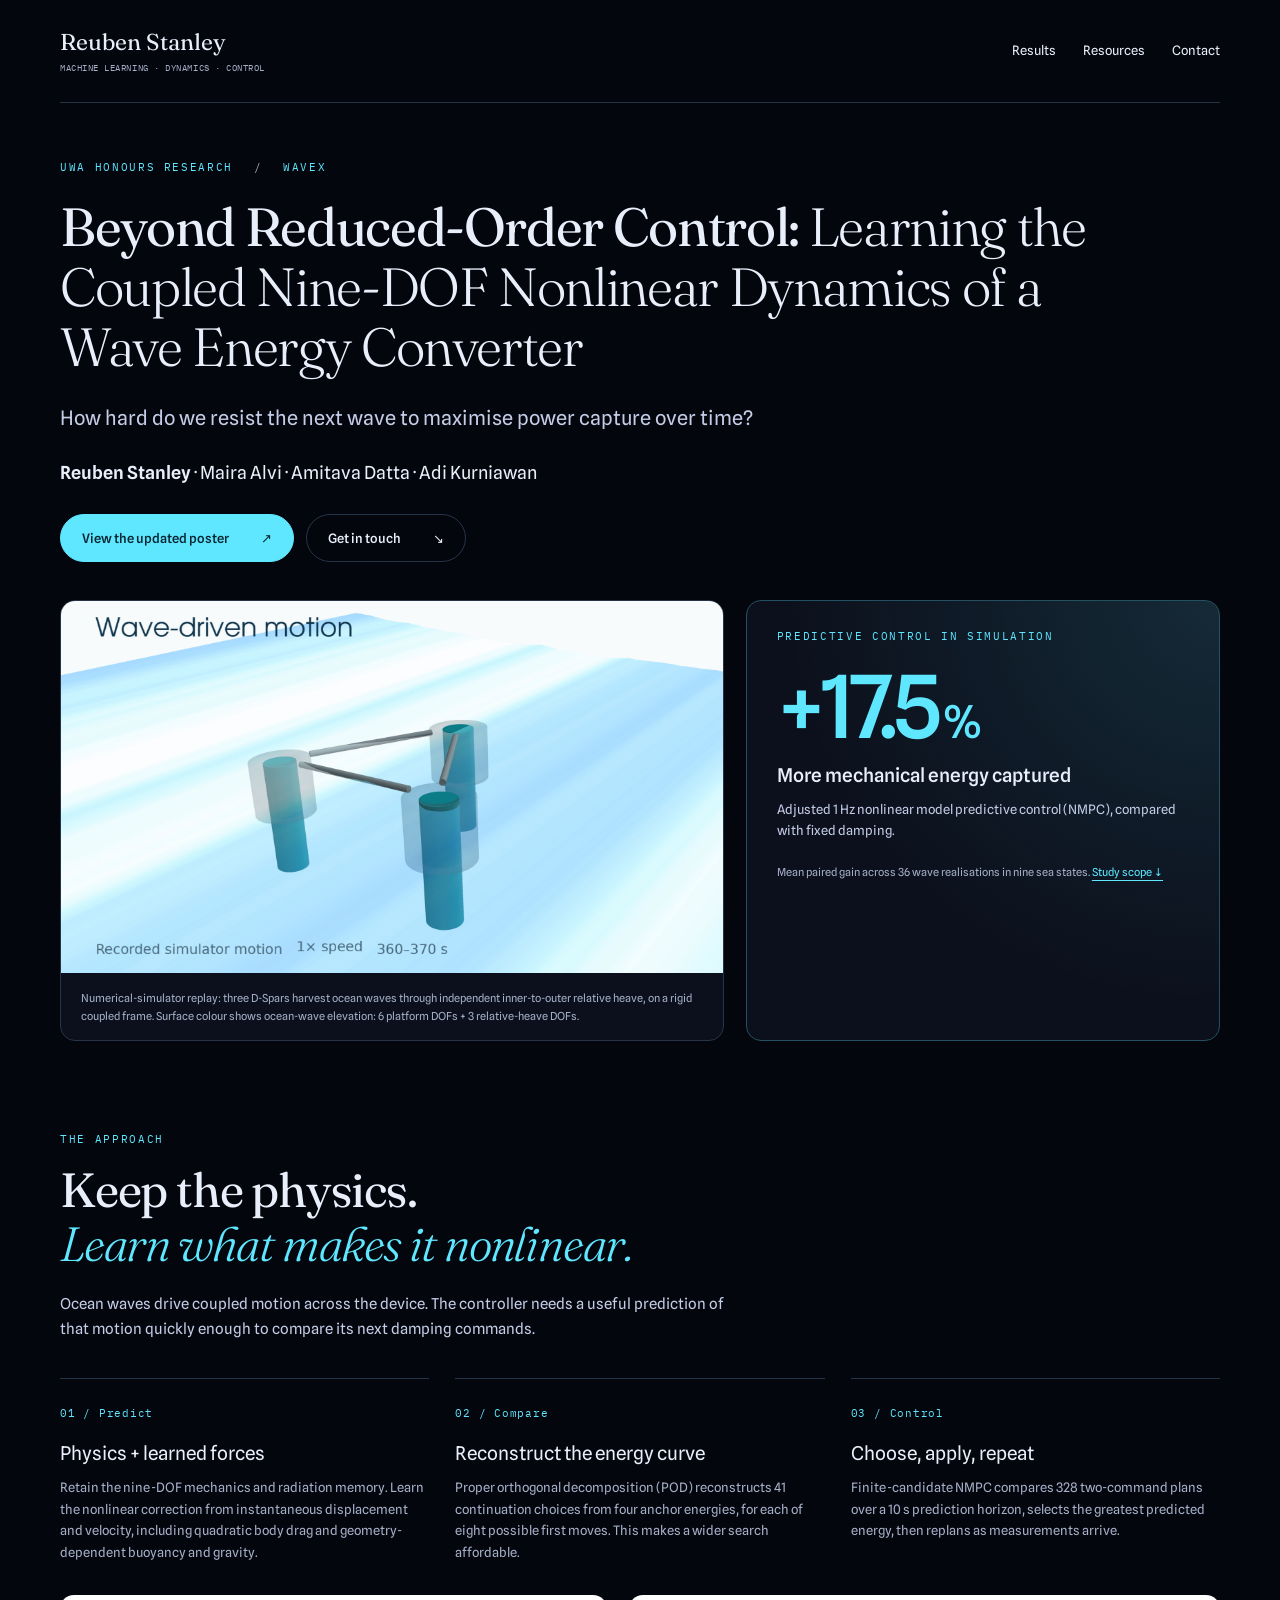
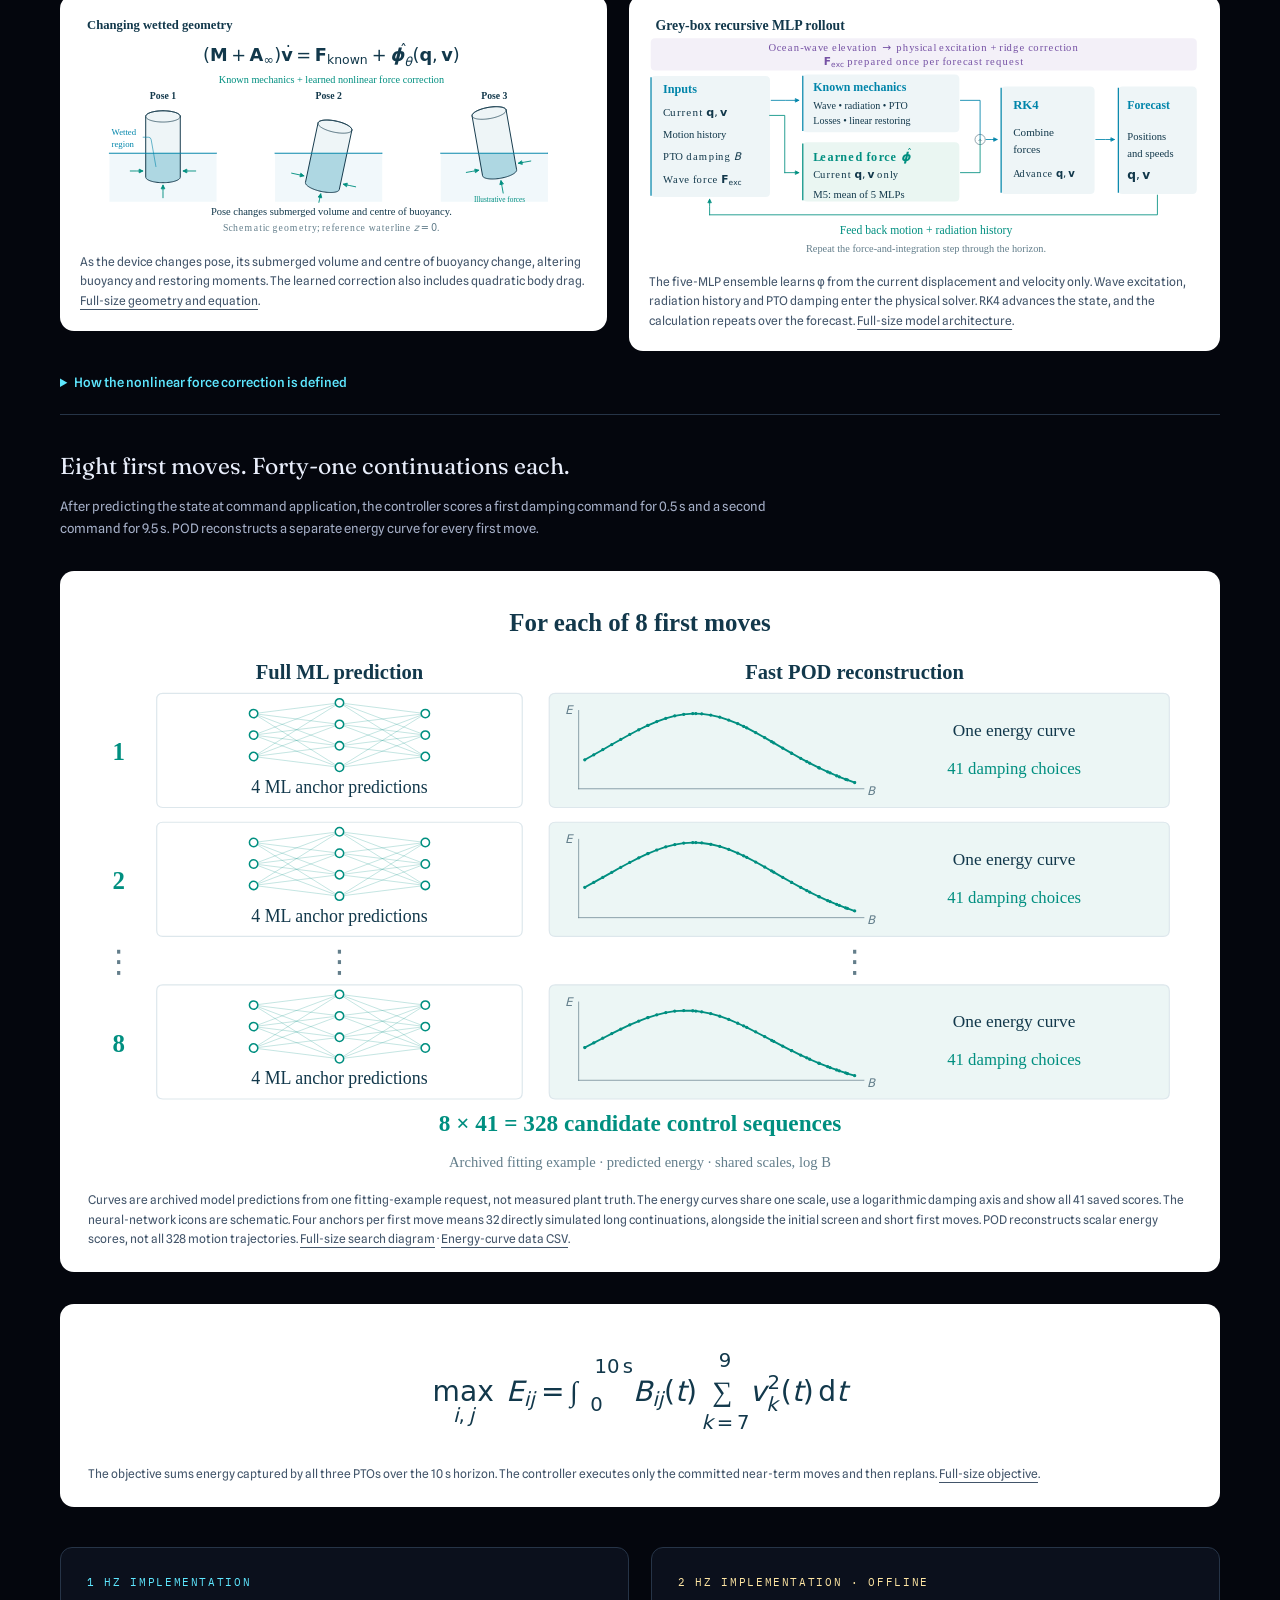
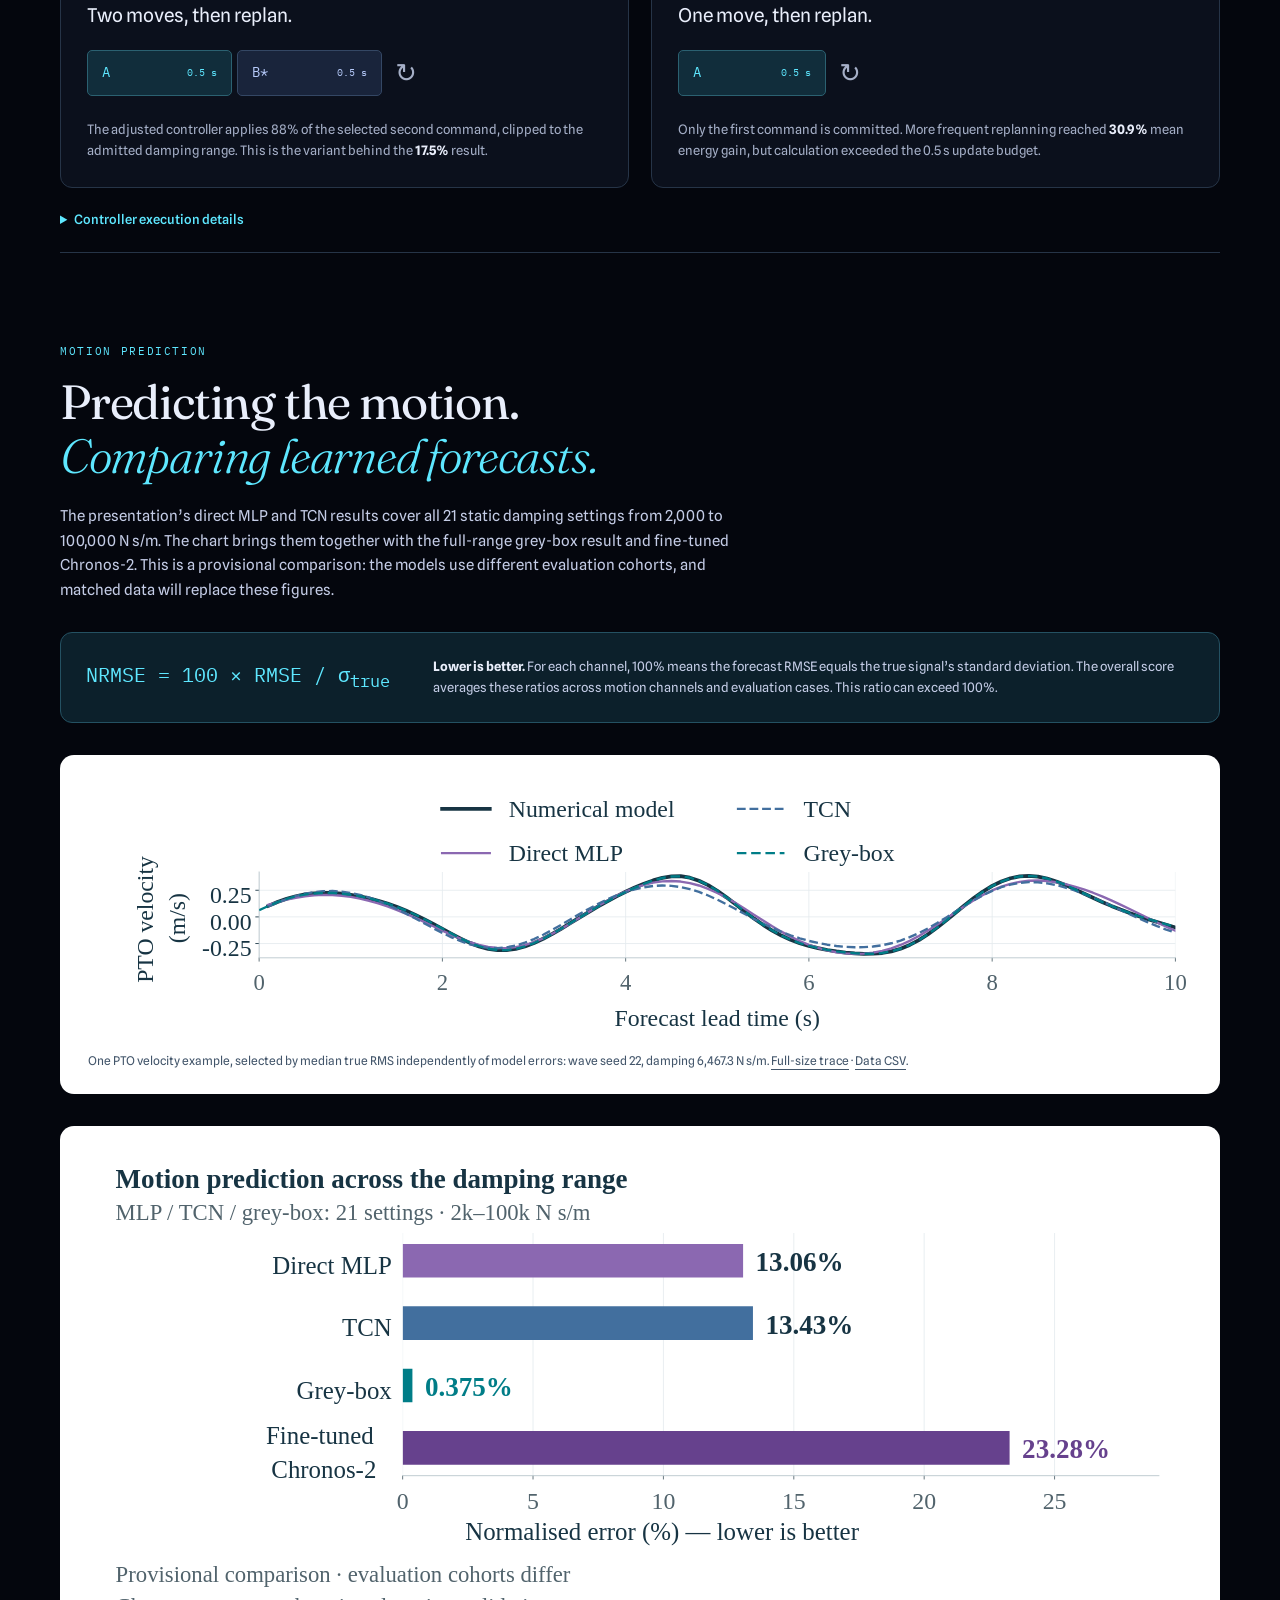
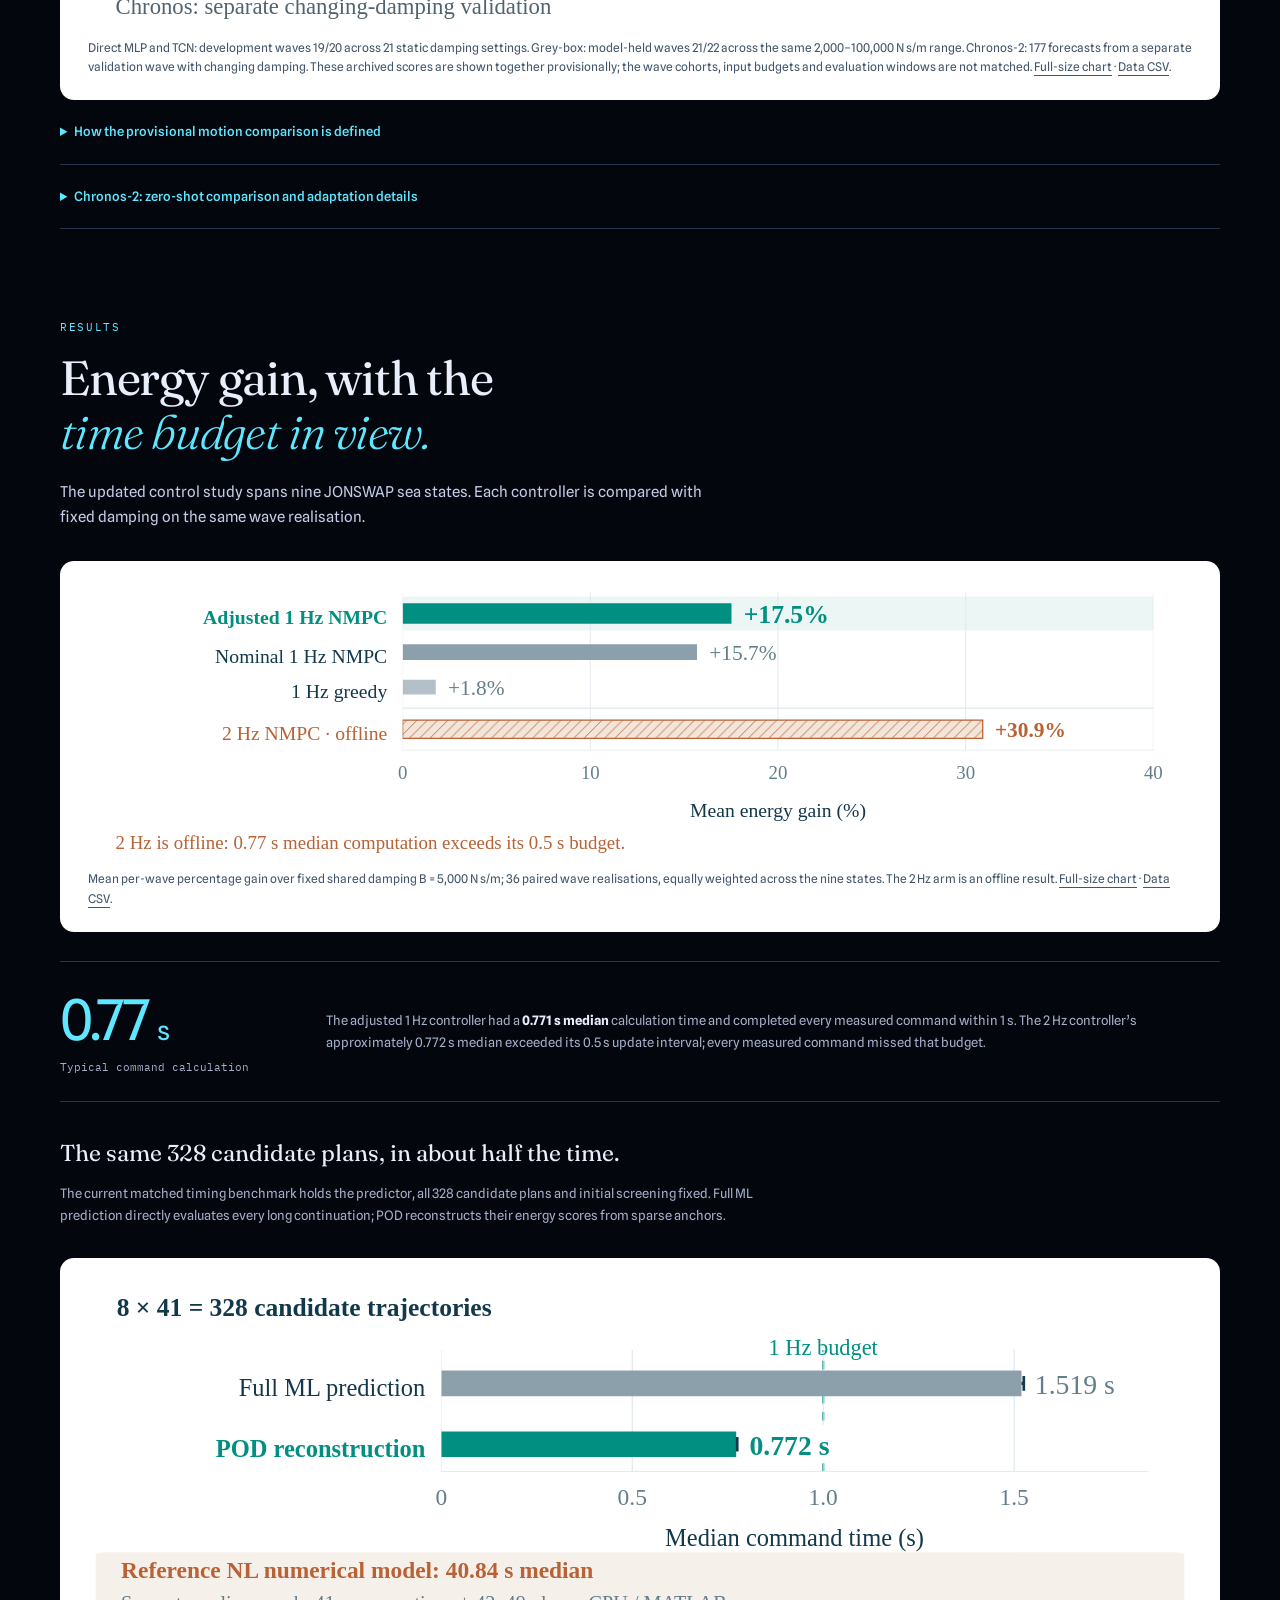
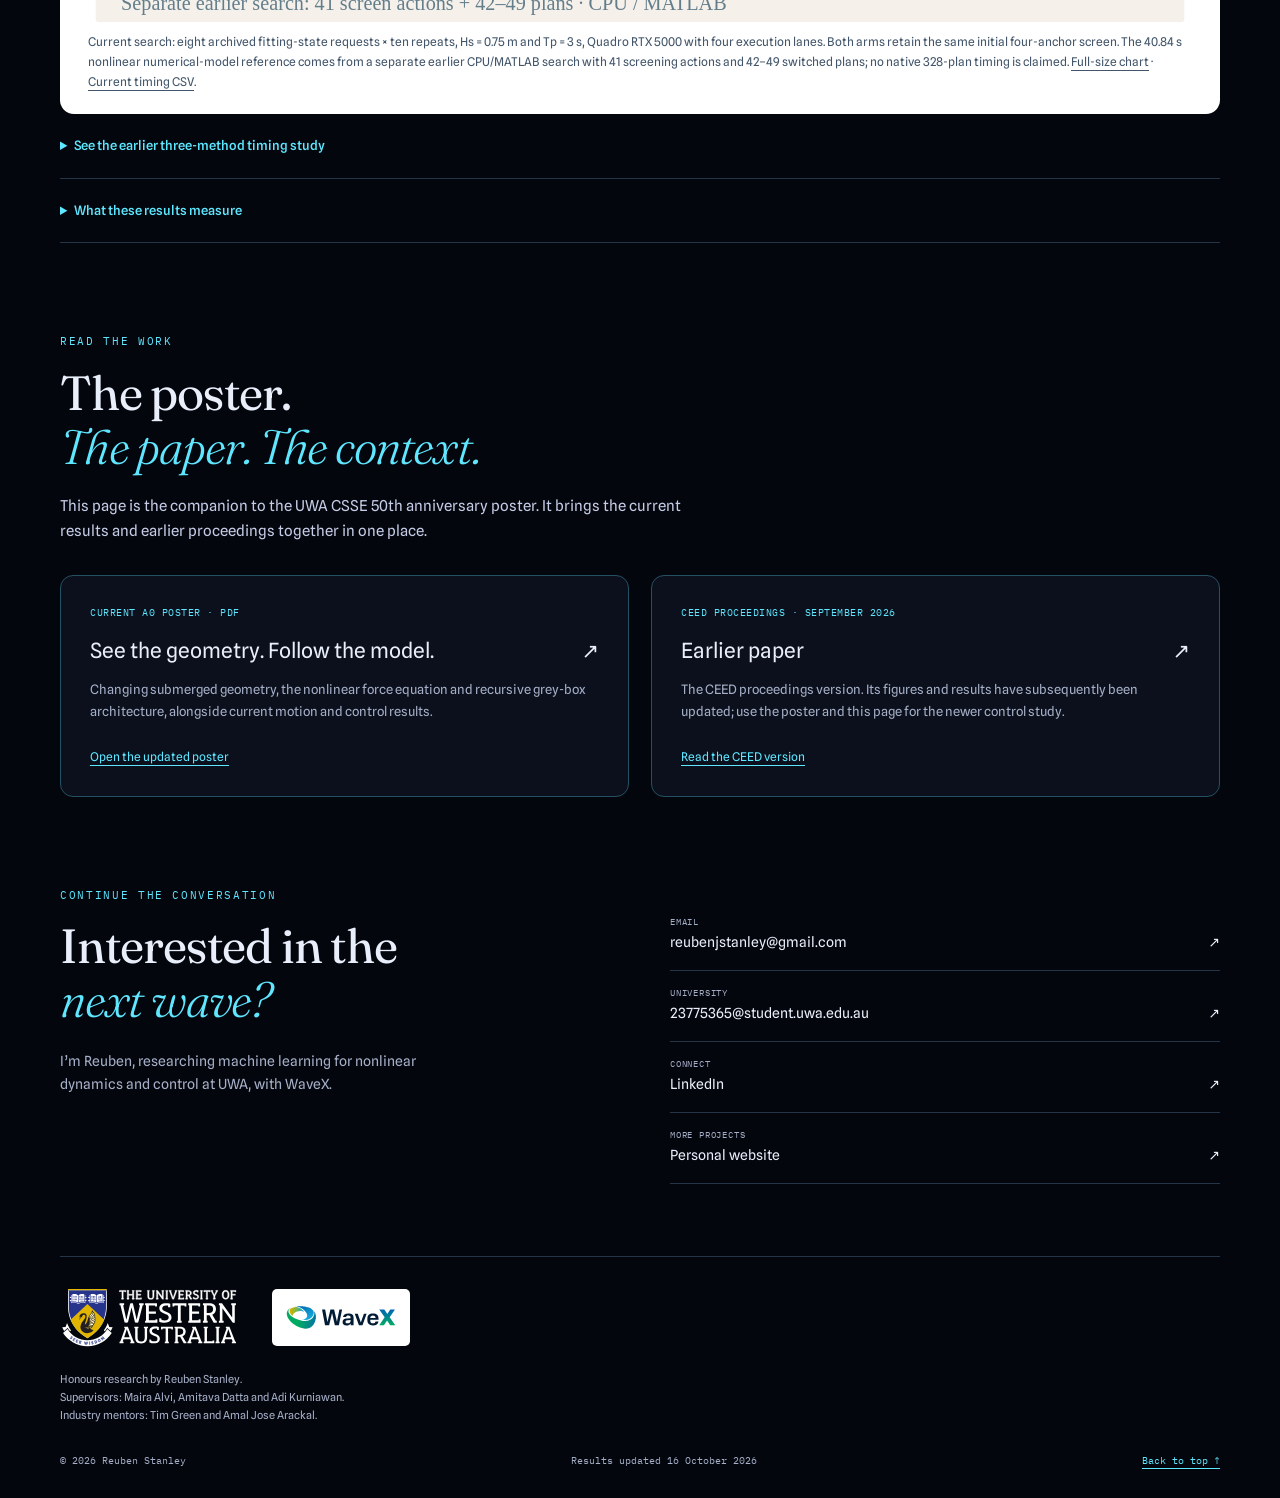
==== commit 1bdf2e06: "Use full-range motion results and refine WaveX poster numbering and authors" ====
--- a/wavex/index.html
+++ b/wavex/index.html
@@ -29,7 +29,7 @@
       <p class="eyebrow">UWA honours research <span aria-hidden="true">/</span> WaveX</p>
       <h1 id="project-title">Beyond Reduced-Order Control: <em>Learning the Coupled Nine-DOF Nonlinear Dynamics of a Wave Energy Converter</em></h1>
       <p class="intro">How hard do we resist the next wave to maximise power capture over time?</p>
-      <div class="authors"><p class="research-author">Reuben Stanley</p><p class="supervisors"><span>Supervisors</span>Maira Alvi · Amitava Datta · Adi Kurniawan</p></div>
+      <p class="authors author-line"><strong>Reuben Stanley</strong> · Maira Alvi · Amitava Datta · Adi Kurniawan</p>
       <div class="actions"><a class="button primary" href="#resources">View the updated poster <span aria-hidden="true">↗</span></a><a class="button" href="#contact">Get in touch <span aria-hidden="true">↘</span></a></div>
       <div class="hero-grid">
         <figure class="device-figure">
@@ -57,7 +57,7 @@
       </div>
       <details class="study-notes"><summary>How the nonlinear force correction is defined</summary><div class="details-content"><p class="force-definition"><strong>Known forces:</strong> F<sub>known</sub> = F<sub>exc</sub> − F<sub>rad</sub> − B<sub>loss</sub>v − BDv − Cq.</p><p class="force-definition"><strong>Learned correction:</strong> φ = F<sub>drag</sub> + Cq − F<sub>rest,nl</sub>.</p><p>Here q and v are the nine displacements and velocities; B is the shared PTO damping command, D maps it to the PTO coordinates, and C is the retained linear restoring matrix. The learned correction replaces that linear restoring contribution with the nonlinear buoyancy/gravity calculation, while adding quadratic body drag.</p><p>The reference model recomputes submerged volumes and centres of buoyancy from the device pose, then calculates buoyancy, gravity and their moments. Its restoring calculation clips geometry against the reference water plane. The drawing is a schematic of this changing geometry.</p><p>Quadratic drag is a separate contribution, integrated over submerged body sections. The learned correction combines that body drag with the difference between nonlinear restoring and the retained linear restoring term. The model keeps the known mechanics explicit; it does not learn submerged volume as a separate output.</p><p>Wave excitation is prepared from ocean-wave elevation using the physical excitation calculation plus the existing ridge correction. The five force MLPs use current q and v; the wider rollout also uses radiation history and the candidate damping sequence. <a href="assets/geometry-architecture.svg">See the combined poster panel</a>.</p></div></details>
       <div class="subsection-heading"><h3>Eight first moves. Forty-one continuations each.</h3><p>After predicting the state at command application, the controller scores a first damping command for 0.5 s and a second command for 9.5 s. POD reconstructs a separate energy curve for every first move.</p></div>
-      <figure class="chart search-chart"><div class="figure-pan"><a href="assets/nmpc-search-tree.svg"><img src="assets/nmpc-search-tree.svg" loading="lazy" alt="For each of eight first damping moves, a neural-network illustration represents four ML anchor predictions. POD reconstructs one energy curve with 41 damping choices. Eight times 41 gives 328 candidate control sequences."></a></div><figcaption>Curves are archived model predictions from one fitting-example request, not measured plant truth. The energy curves share one scale, use a logarithmic damping axis and show all 41 saved scores. The neural-network icons are schematic. Four anchors per first move means 32 directly simulated long continuations, alongside the initial screen and short first moves. POD reconstructs scalar energy scores, not all 328 motion trajectories. <a href="assets/nmpc-search-tree.svg">Full-size search diagram</a> · <a href="assets/archived-search-curves.csv" download>Energy-curve data CSV</a>.</figcaption></figure>
+      <figure class="chart search-chart"><div class="figure-pan"><a href="assets/nmpc-search-tree.svg"><img src="assets/nmpc-search-tree.svg" loading="lazy" alt="Numbered rows 1, 2, …, 8 show the eight first damping moves. For each move, a neural-network illustration represents four ML anchor predictions. POD reconstructs one energy curve with 41 damping choices. Eight times 41 gives 328 candidate control sequences."></a></div><figcaption>Curves are archived model predictions from one fitting-example request, not measured plant truth. The energy curves share one scale, use a logarithmic damping axis and show all 41 saved scores. The neural-network icons are schematic. Four anchors per first move means 32 directly simulated long continuations, alongside the initial screen and short first moves. POD reconstructs scalar energy scores, not all 328 motion trajectories. <a href="assets/nmpc-search-tree.svg">Full-size search diagram</a> · <a href="assets/archived-search-curves.csv" download>Energy-curve data CSV</a>.</figcaption></figure>
       <figure class="chart objective-chart"><div class="figure-pan"><a href="assets/energy-objective.svg"><img src="assets/energy-objective.svg" loading="lazy" alt="Choose the first and second commands that maximise predicted mechanical PTO energy: integrate damping times the sum of squared relative PTO velocities over the 10 second horizon."></a></div><figcaption>The objective sums energy captured by all three PTOs over the 10 s horizon. The controller executes only the committed near-term moves and then replans. <a href="assets/energy-objective.svg">Full-size objective</a>.</figcaption></figure>
       <div class="cadence-grid">
         <article class="cadence-card"><p class="eyebrow">1 Hz implementation</p><h3>Two moves, then replan.</h3><div class="command-strip" aria-label="First command A for 0.5 seconds, then adjusted second command B for 0.5 seconds"><span>A <small>0.5 s</small></span><span>B* <small>0.5 s</small></span><b aria-hidden="true">↻</b></div><p>The adjusted controller applies 88% of the selected second command, clipped to the admitted damping range. This is the variant behind the <strong>17.5%</strong> result.</p></article>
@@ -67,12 +67,12 @@
     </section>
 
     <section id="motion" class="section" aria-labelledby="motion-title">
-      <div class="section-heading"><p class="eyebrow">Motion prediction</p><h2 id="motion-title">Predicting the motion.<br><em>Comparing learned forecasts.</em></h2><p>Direct MLP, TCN and grey-box predictions share the same static-damping forecast windows. Fine-tuned Chronos-2 is also shown, in a separate changing-damping validation group because its evaluation data differ.</p></div>
+      <div class="section-heading"><p class="eyebrow">Motion prediction</p><h2 id="motion-title">Predicting the motion.<br><em>Comparing learned forecasts.</em></h2><p>The presentation’s direct MLP and TCN results cover all 21 static damping settings from 2,000 to 100,000 N s/m. The chart brings them together with the full-range grey-box result and fine-tuned Chronos-2. This is a provisional comparison: the models use different evaluation cohorts, and matched data will replace these figures.</p></div>
       <aside class="metric-explainer" aria-label="Understanding prediction error"><p class="metric-formula">NRMSE = 100 × RMSE / σ<sub>true</sub></p><p><strong>Lower is better.</strong> For each channel, 100% means the forecast RMSE equals the true signal’s standard deviation. The overall score averages these ratios across motion channels and evaluation cases. This ratio can exceed 100%.</p></aside>
       <figure class="chart motion-chart"><div class="figure-pan" tabindex="0" role="region" aria-label="Scrollable motion prediction chart"><a href="assets/motion-trace.svg"><img src="assets/motion-trace.svg" loading="lazy" alt="A 10 second PTO velocity example comparing numerical simulator truth, direct MLP, TCN and grey-box predictions. The grey-box trajectory closely follows the oscillating true velocity."></a></div><figcaption>One PTO velocity example, selected by median true RMS independently of model errors: wave seed 22, damping 6,467.3 N s/m. <a href="assets/motion-trace.svg">Full-size trace</a> · <a href="assets/motion-trace.csv" download>Data CSV</a>.</figcaption></figure>
-      <figure class="chart motion-chart"><div class="figure-pan" tabindex="0" role="region" aria-label="Scrollable motion prediction chart"><a href="assets/motion-benchmark.svg"><img src="assets/motion-benchmark.svg" loading="lazy" alt="Mean motion NRMSE, lower is better: direct MLP 9.45 percent, TCN 10.08 percent and grey-box 0.31 percent on shared static-damping windows. Fine-tuned Chronos-2 is 23.28 percent on separate changing-damping validation data, shown in its own group and scale."></a></div><figcaption>Upper group: 17,152 common 10 s forecasts across two model-held waves and eight static damping settings, averaged over 18 motion channels. Lower group: fine-tuned Chronos-2 on 177 forecasts from one separate validation wave with changing damping. The groups have different evaluation populations and training/input budgets, so they do not establish a shared ranking. <a href="assets/motion-benchmark.svg">Full-size chart</a> · <a href="assets/motion-benchmark.csv" download>Data CSV</a>.</figcaption></figure>
-      <details class="study-notes"><summary>How the motion comparison is defined</summary><div class="details-content"><p><strong>Common evaluation:</strong> 17,152 forecasts per model across two waves and eight damping settings, with 100 common future samples over 10 s. The 18 channels comprise nine displacements and nine velocities. Each channel’s root-mean-square error is divided by the centred population standard deviation of its common true signal, then averaged equally across channels, settings and waves. This normalised error can exceed 100%.</p><p><strong>Model scope:</strong> these are previously trained, frozen model packages with different native training sets and input/history budgets. The comparison is not an architecture-only ablation. The two model-held waves were previously exposed in a separate spectral study and are not globally blind test data.</p><p><strong>Reproducibility:</strong> existing predictions were checked against their archived results before recomputing the common-window comparison. No new simulation, training or model inference was needed.</p></div></details>
-      <details class="study-notes"><summary>Chronos-2: zero-shot comparison and adaptation details</summary><div class="details-content"><p>On its own matched validation windows, fine-tuning reduced Chronos-2’s mean motion NRMSE from <strong>56.38% to 23.28%</strong>. This study uses a different data regime from the static-damping benchmark above.</p></div>
+      <figure class="chart motion-chart"><div class="figure-pan" tabindex="0" role="region" aria-label="Scrollable motion prediction chart"><a href="assets/motion-benchmark.svg"><img src="assets/motion-benchmark.svg" loading="lazy" alt="Provisional motion NRMSE comparison: direct MLP 13.06 percent, TCN 13.43 percent, grey-box 0.375 percent and fine-tuned Chronos-2 23.28 percent. All four models share one chart; evaluation cohorts differ and Chronos uses separate changing-damping validation."></a></div><figcaption>Direct MLP and TCN: development waves 19/20 across 21 static damping settings. Grey-box: model-held waves 21/22 across the same 2,000–100,000 N s/m range. Chronos-2: 177 forecasts from a separate validation wave with changing damping. These archived scores are shown together provisionally; the wave cohorts, input budgets and evaluation windows are not matched. <a href="assets/motion-benchmark.svg">Full-size chart</a> · <a href="assets/motion-benchmark.csv" download>Data CSV</a>.</figcaption></figure>
+      <details class="study-notes"><summary>How the provisional motion comparison is defined</summary><div class="details-content"><p><strong>Direct MLP and TCN:</strong> the presentation/thesis development results are 13.0558% and 13.4337% mean motion NRMSE. Both cover 21 static, shared damping values from 2,000 to 100,000 N s/m and development waves 19/20. Their training waves are 11–18; model-held waves 21/22 are excluded from these two scores. They use 20 s motion history and a 10 s forecast with 100 future motion nodes.</p><p><strong>Grey-box:</strong> the corresponding full damping-range audit gives 0.374764% across 45,024 forecasts on model-held waves 21/22, with 60 s radiation history and 200 future nodes over 10 s. Those waves were previously exposed in a separate spectral study, so this is not globally blind confirmation.</p><p><strong>Source physics and duration:</strong> these static results use campaign rw_static_damping_uniform_11100_v1, run-20260730T164533Z, simulator tdom_dr_nr. Its enabled forces are quadratic body drag with incident water velocity fixed to zero, and geometry-dependent nonlinear buoyancy/gravity; mooring is disabled. The first 300 s ramp is removed from an 11,100 s record, retaining 10,800 s. No supplementary simulation data are included.</p><p><strong>Metric and interpretation:</strong> the summaries average per-channel RMSE divided by centred truth standard deviation across 18 motion channels and their respective evaluation cases. The training budgets, wave cohorts and scoring windows differ. The single chart is a provisional collection of archived results, awaiting a matched comparison; no new simulation, training, model inference or rescoring was run.</p><p><strong>Illustrative trace:</strong> the example above remains the archived single forecast at B = 6,467.3 N s/m on wave 22, selected by median true RMS independently of model errors. It illustrates motion prediction within the damping range; it is not the aggregate evaluation used for the direct-model bars.</p></div></details>
+      <details class="study-notes"><summary>Chronos-2: zero-shot comparison and adaptation details</summary><div class="details-content"><p>On its own matched validation windows, fine-tuning reduced Chronos-2’s mean motion NRMSE from <strong>56.38% to 23.28%</strong>. This study uses a different data regime from the static-damping results shown alongside it.</p></div>
       <figure class="chart motion-chart"><div class="figure-pan" tabindex="0" role="region" aria-label="Scrollable motion prediction chart"><a href="assets/chronos2-comparison.svg"><img src="assets/chronos2-comparison.svg" loading="lazy" alt="Separate Chronos-2 comparison: zero-shot mean motion NRMSE 56.38 percent, fine-tuned mean motion NRMSE 23.28 percent. Both use the same 177 windows from one validation wave with changing damping."></a></div><figcaption>177 matched windows from one validation wave; 60 s history, 10 s forecast and exact wave preview, with known future damping. Stored median forecasts, averaged across 18 channels. This is development validation, not a held-test result or a shared ranking with the static models. <a href="assets/chronos2-comparison.svg">Full-size chart</a> · <a href="assets/chronos2-comparison.csv" download>Data CSV</a>.</figcaption></figure>
 <div class="details-content"><p>The archived zero-shot and LoRA-fine-tuned models use identical evaluation truth, context, future damping and forecast windows. The fine-tuned model was trained on two wave realisations and evaluated on a third validation wave, with no held-test data included.</p><p>The JONSWAP sea state has Hs = 0.75 m and Tp = 4.82 s. Shared damping switches every 20 s among ten levels from 10,000 to 100,000 N s/m. The 177 validation events span 360–3,880 s after the 300 s ramp; a later recovery phase is excluded. Predictions use 200 future nodes at 20 Hz, and the plotted score uses stored componentwise median forecasts rather than probabilistic trajectories.</p><p>The existing LoRA adapter used rank 16, alpha 32 and 1,000 training steps. This page reuses audited archived outputs; no new training or inference was run for the poster revision.</p></div></details>
     </section>
--- a/wavex/style.css
+++ b/wavex/style.css
@@ -26,7 +26,7 @@
 .architecture-pan{overflow-x:auto}
 @media(max-width:900px){.method-visuals{grid-template-columns:1fr}.method-visuals .architecture-chart img{min-width:0}.method-visuals .architecture-chart .architecture-pan{overflow-x:auto}}
 
-/* Give the researcher clear prominence and distinguish supervisory credit. */
-.authors{margin-top:24px}.research-author{font-size:clamp(1.55rem,2.3vw,2rem);font-weight:600;color:var(--ink);line-height:1.2}.supervisors{font-size:13px;line-height:1.6;margin-top:13px}.supervisors span{display:block;font:10px/1.5 var(--mono);letter-spacing:.09em;text-transform:uppercase;color:var(--cyan);margin-bottom:4px}.force-definition{font-size:17px;line-height:1.8;color:var(--ink);overflow-wrap:anywhere}
+/* Keep the authors together, with the lead researcher's name in bold. */
+.authors.author-line{margin-top:24px;font-size:clamp(14px,1.5vw,18px);line-height:1.6;color:var(--ink)}.author-line strong{font-weight:600}.force-definition{font-size:17px;line-height:1.8;color:var(--ink);overflow-wrap:anywhere}
 
 @media(max-width:650px){.motion-chart .figure-pan img{min-width:650px}.motion-chart figcaption::before{content:"Swipe the chart to explore → ";font-weight:600;display:block;margin-bottom:8px}}
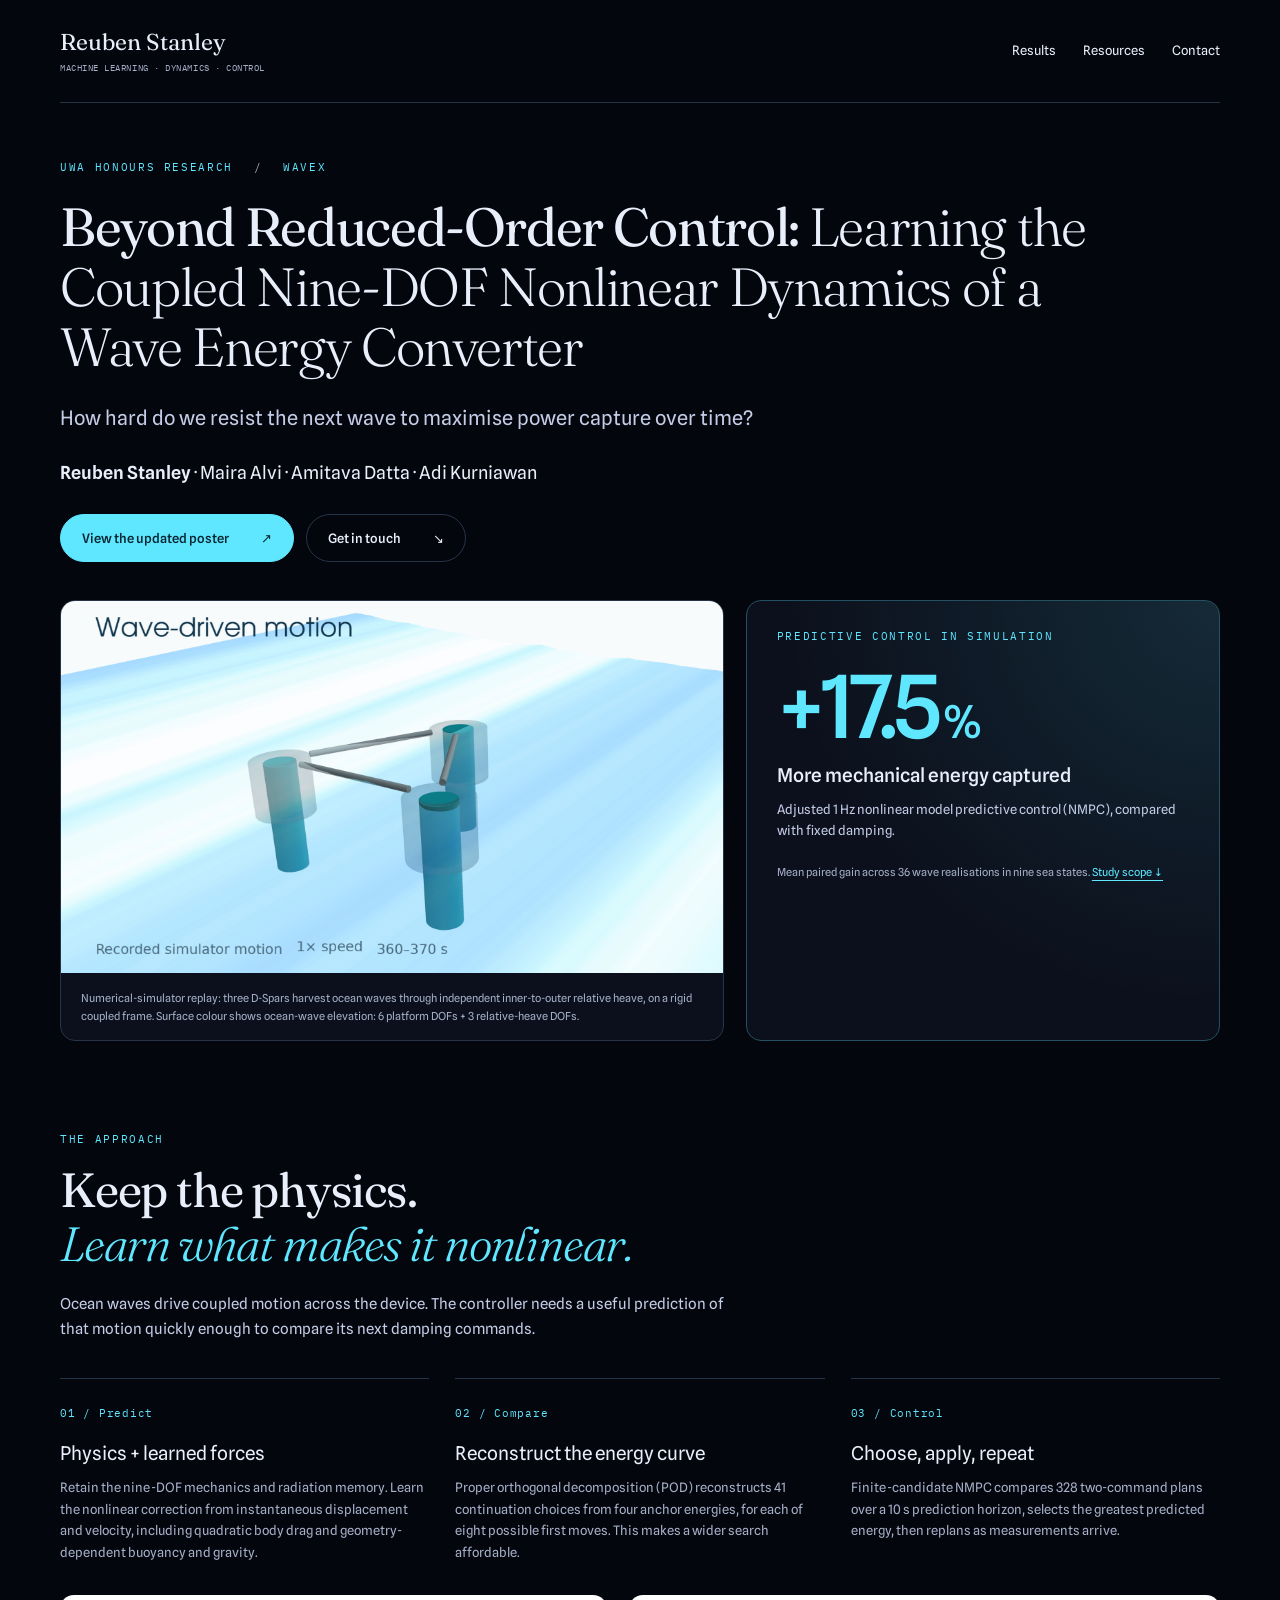
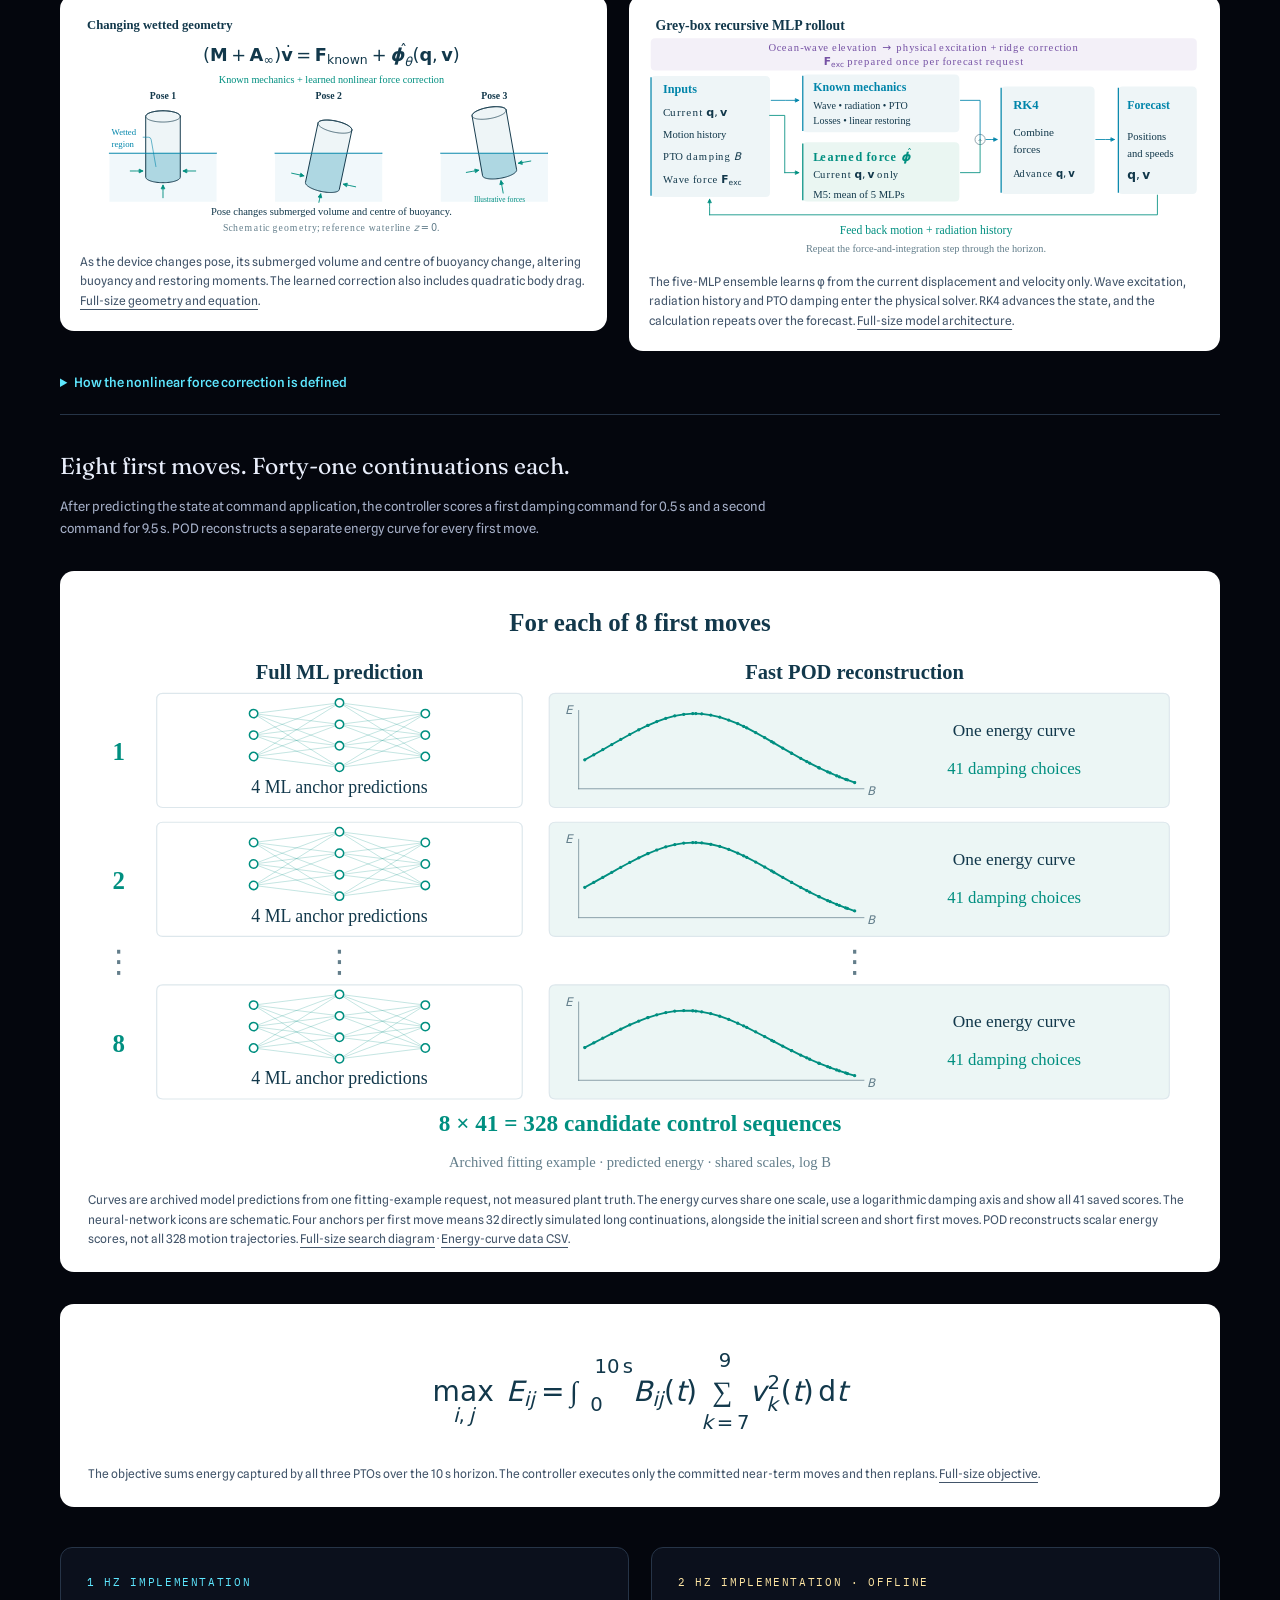
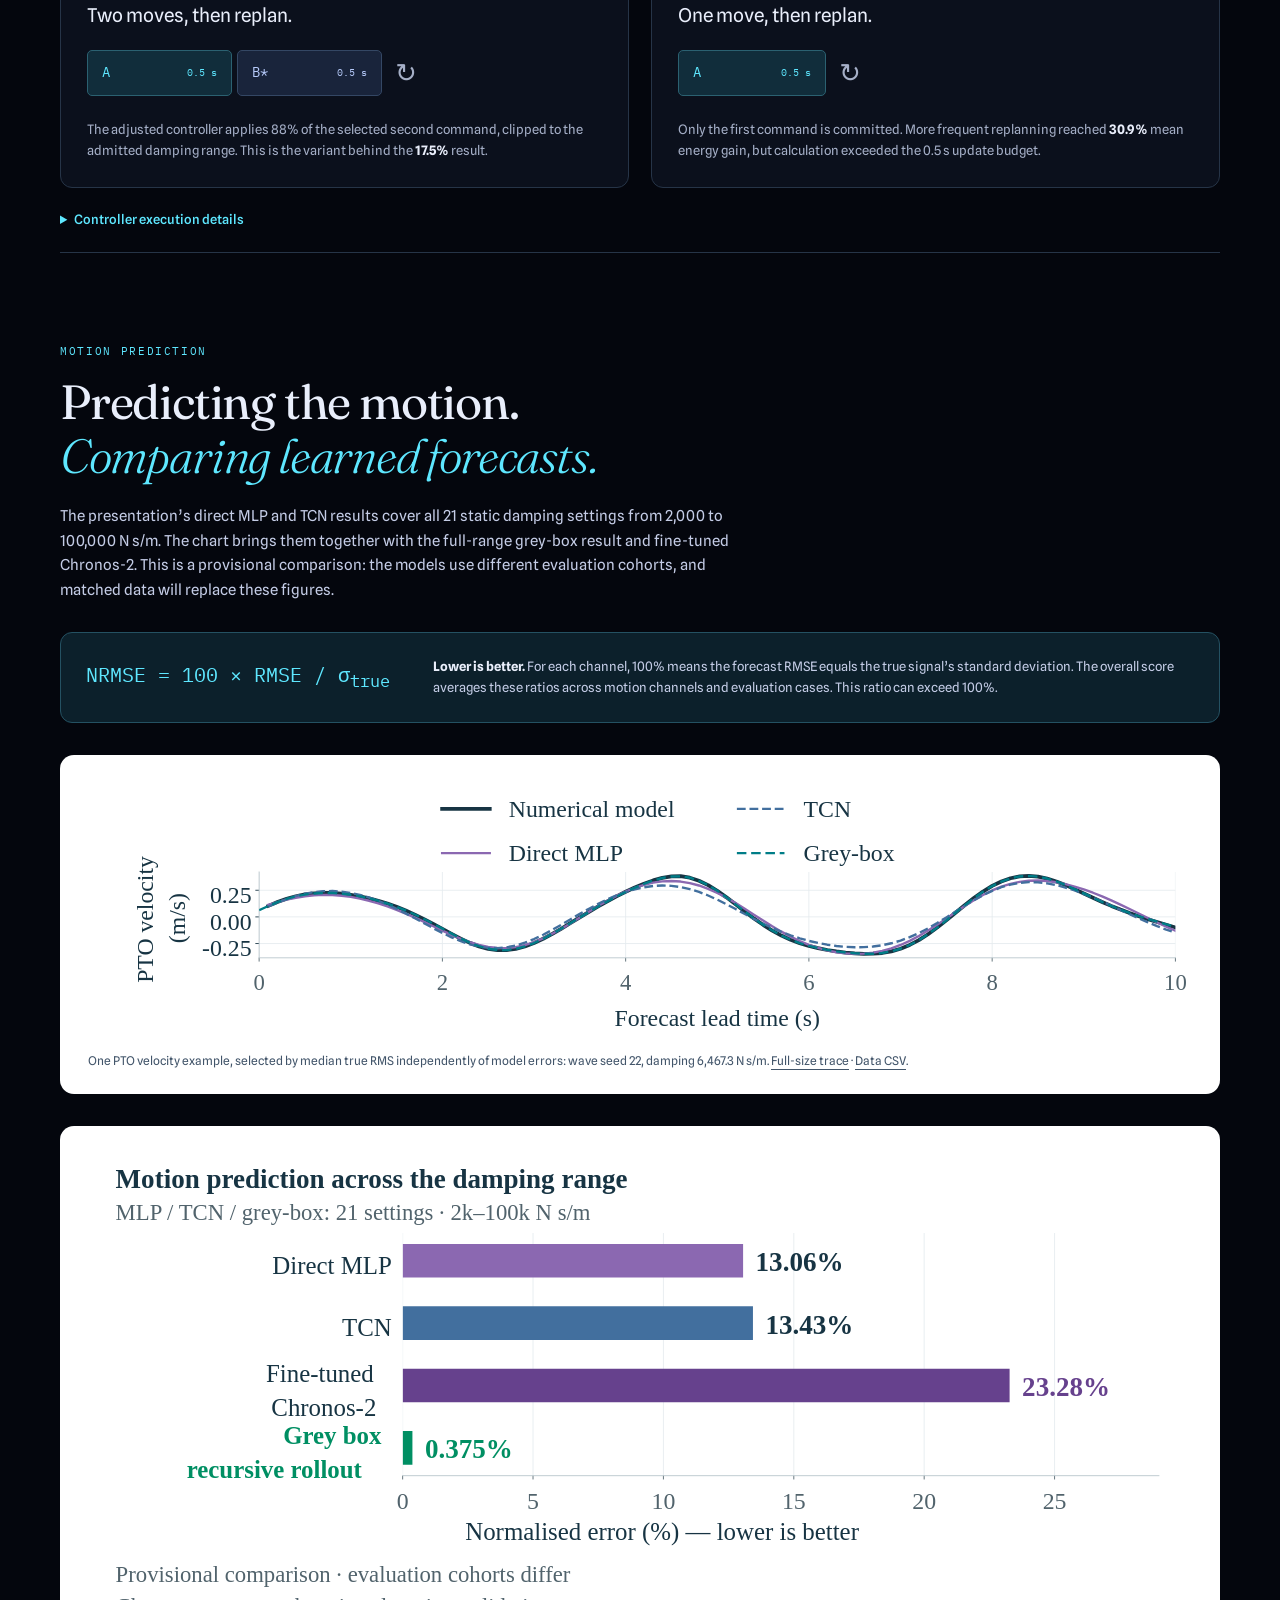
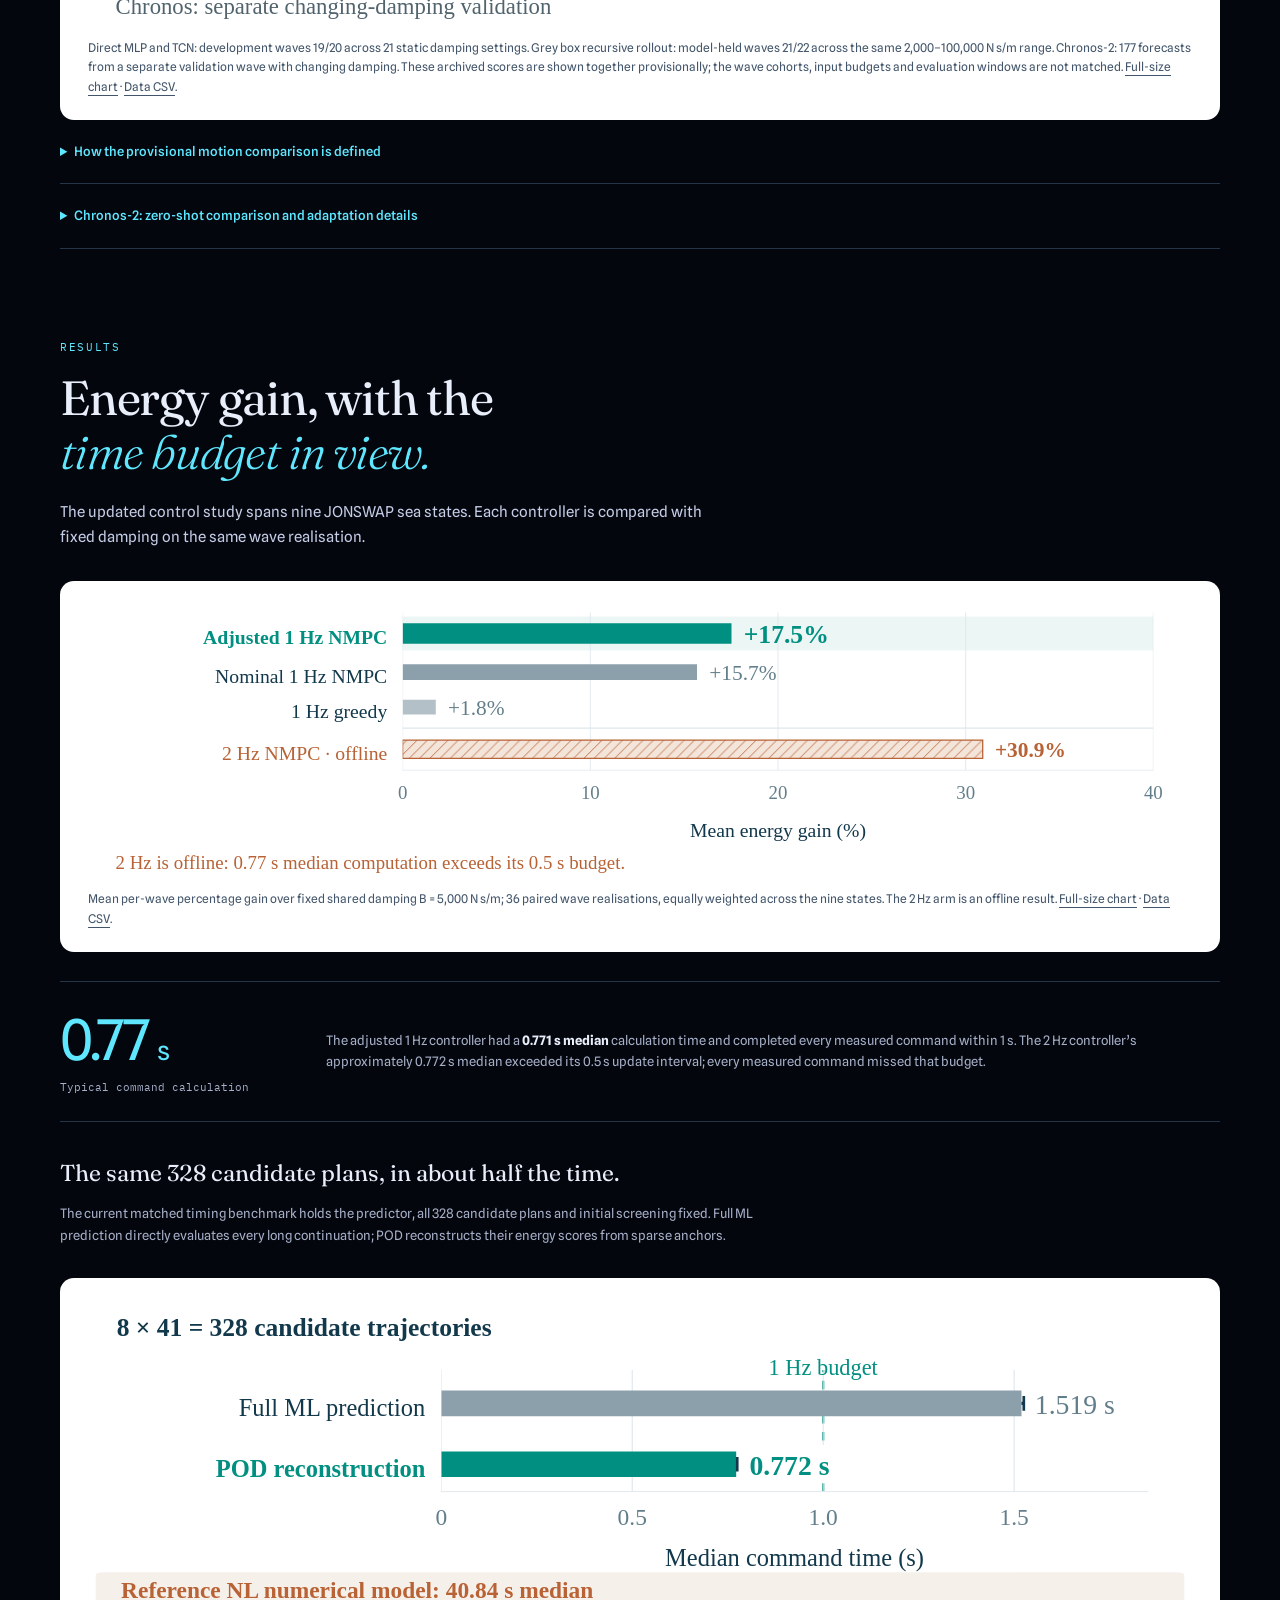
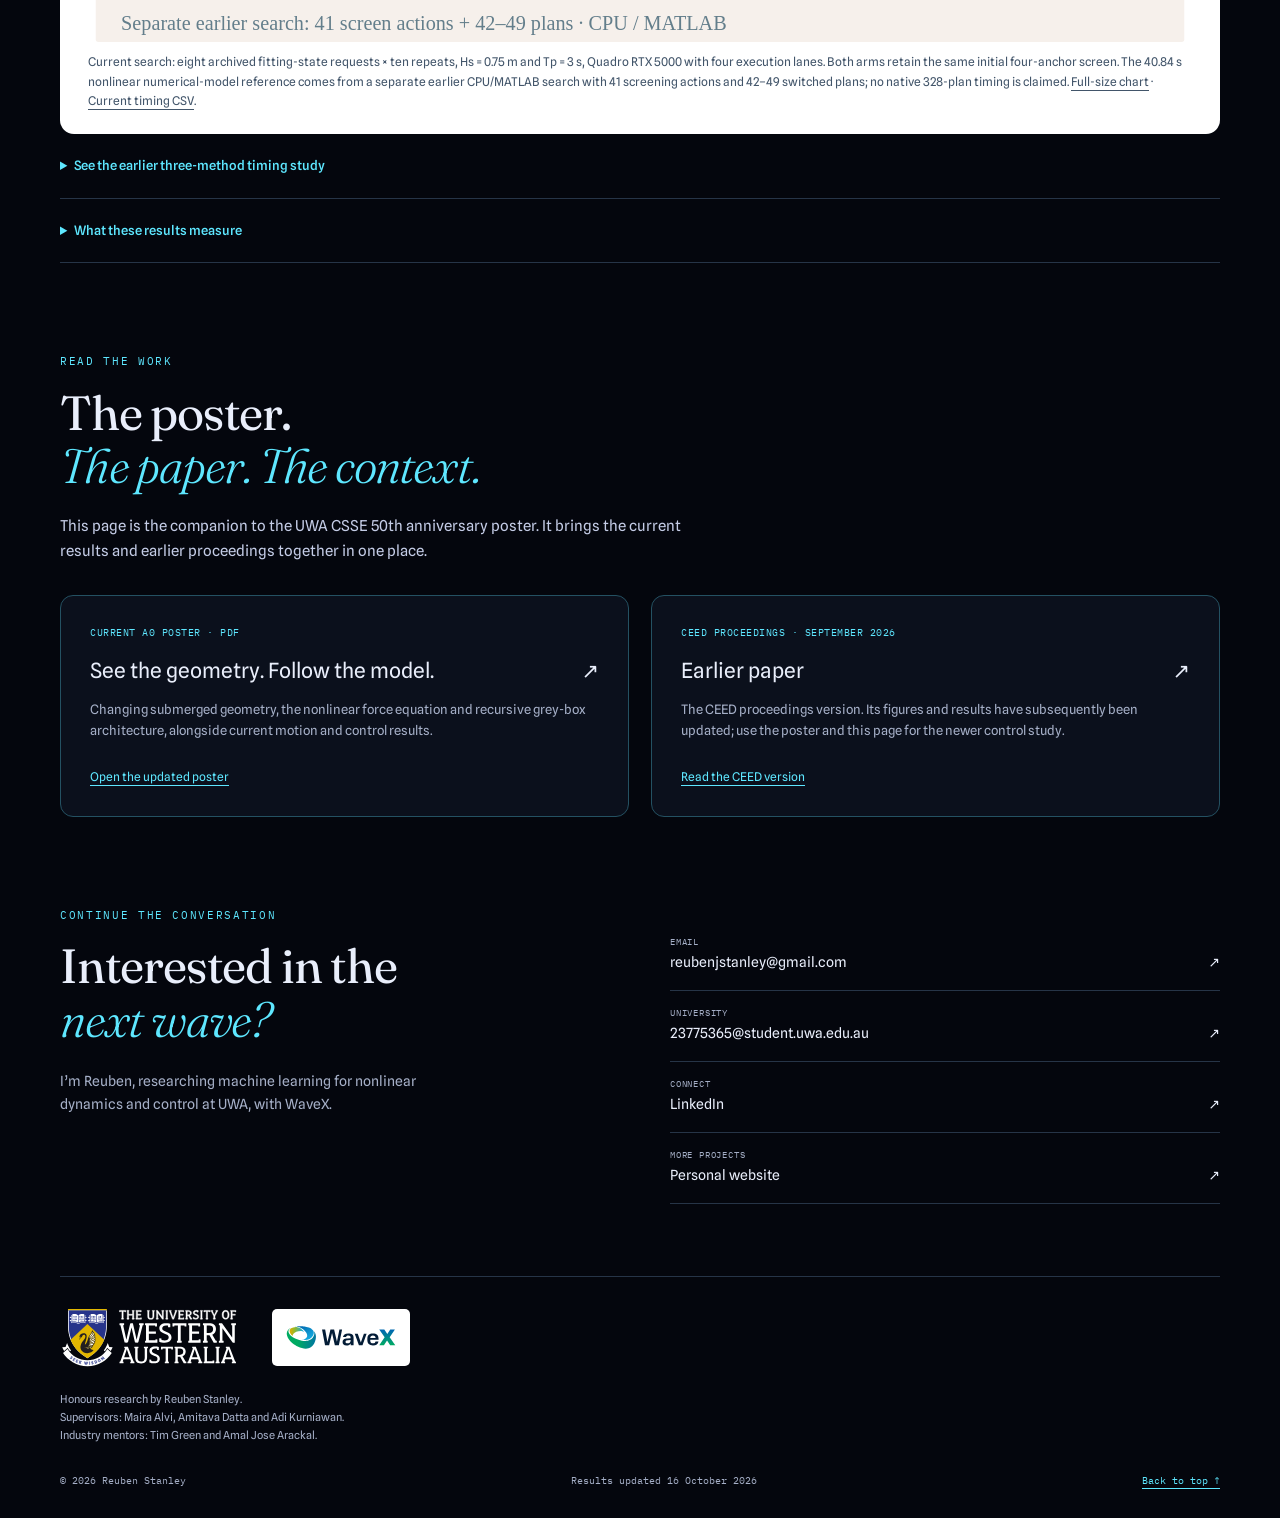
==== commit 1ba317ab: "Highlight grey box recursive rollout at the bottom of the motion chart" ====
--- a/wavex/index.html
+++ b/wavex/index.html
@@ -70,7 +70,7 @@
       <div class="section-heading"><p class="eyebrow">Motion prediction</p><h2 id="motion-title">Predicting the motion.<br><em>Comparing learned forecasts.</em></h2><p>The presentation’s direct MLP and TCN results cover all 21 static damping settings from 2,000 to 100,000 N s/m. The chart brings them together with the full-range grey-box result and fine-tuned Chronos-2. This is a provisional comparison: the models use different evaluation cohorts, and matched data will replace these figures.</p></div>
       <aside class="metric-explainer" aria-label="Understanding prediction error"><p class="metric-formula">NRMSE = 100 × RMSE / σ<sub>true</sub></p><p><strong>Lower is better.</strong> For each channel, 100% means the forecast RMSE equals the true signal’s standard deviation. The overall score averages these ratios across motion channels and evaluation cases. This ratio can exceed 100%.</p></aside>
       <figure class="chart motion-chart"><div class="figure-pan" tabindex="0" role="region" aria-label="Scrollable motion prediction chart"><a href="assets/motion-trace.svg"><img src="assets/motion-trace.svg" loading="lazy" alt="A 10 second PTO velocity example comparing numerical simulator truth, direct MLP, TCN and grey-box predictions. The grey-box trajectory closely follows the oscillating true velocity."></a></div><figcaption>One PTO velocity example, selected by median true RMS independently of model errors: wave seed 22, damping 6,467.3 N s/m. <a href="assets/motion-trace.svg">Full-size trace</a> · <a href="assets/motion-trace.csv" download>Data CSV</a>.</figcaption></figure>
-      <figure class="chart motion-chart"><div class="figure-pan" tabindex="0" role="region" aria-label="Scrollable motion prediction chart"><a href="assets/motion-benchmark.svg"><img src="assets/motion-benchmark.svg" loading="lazy" alt="Provisional motion NRMSE comparison: direct MLP 13.06 percent, TCN 13.43 percent, grey-box 0.375 percent and fine-tuned Chronos-2 23.28 percent. All four models share one chart; evaluation cohorts differ and Chronos uses separate changing-damping validation."></a></div><figcaption>Direct MLP and TCN: development waves 19/20 across 21 static damping settings. Grey-box: model-held waves 21/22 across the same 2,000–100,000 N s/m range. Chronos-2: 177 forecasts from a separate validation wave with changing damping. These archived scores are shown together provisionally; the wave cohorts, input budgets and evaluation windows are not matched. <a href="assets/motion-benchmark.svg">Full-size chart</a> · <a href="assets/motion-benchmark.csv" download>Data CSV</a>.</figcaption></figure>
+      <figure class="chart motion-chart"><div class="figure-pan" tabindex="0" role="region" aria-label="Scrollable motion prediction chart"><a href="assets/motion-benchmark.svg"><img src="assets/motion-benchmark.svg" loading="lazy" alt="Provisional motion NRMSE comparison: direct MLP 13.06 percent, TCN 13.43 percent, fine-tuned Chronos-2 23.28 percent and Grey box recursive rollout 0.375 percent. Grey box recursive rollout is the bottom row, with a bold green label and green bar. All four models share one chart; evaluation cohorts differ and Chronos uses separate changing-damping validation."></a></div><figcaption>Direct MLP and TCN: development waves 19/20 across 21 static damping settings. Grey box recursive rollout: model-held waves 21/22 across the same 2,000–100,000 N s/m range. Chronos-2: 177 forecasts from a separate validation wave with changing damping. These archived scores are shown together provisionally; the wave cohorts, input budgets and evaluation windows are not matched. <a href="assets/motion-benchmark.svg">Full-size chart</a> · <a href="assets/motion-benchmark.csv" download>Data CSV</a>.</figcaption></figure>
       <details class="study-notes"><summary>How the provisional motion comparison is defined</summary><div class="details-content"><p><strong>Direct MLP and TCN:</strong> the presentation/thesis development results are 13.0558% and 13.4337% mean motion NRMSE. Both cover 21 static, shared damping values from 2,000 to 100,000 N s/m and development waves 19/20. Their training waves are 11–18; model-held waves 21/22 are excluded from these two scores. They use 20 s motion history and a 10 s forecast with 100 future motion nodes.</p><p><strong>Grey-box:</strong> the corresponding full damping-range audit gives 0.374764% across 45,024 forecasts on model-held waves 21/22, with 60 s radiation history and 200 future nodes over 10 s. Those waves were previously exposed in a separate spectral study, so this is not globally blind confirmation.</p><p><strong>Source physics and duration:</strong> these static results use campaign rw_static_damping_uniform_11100_v1, run-20260730T164533Z, simulator tdom_dr_nr. Its enabled forces are quadratic body drag with incident water velocity fixed to zero, and geometry-dependent nonlinear buoyancy/gravity; mooring is disabled. The first 300 s ramp is removed from an 11,100 s record, retaining 10,800 s. No supplementary simulation data are included.</p><p><strong>Metric and interpretation:</strong> the summaries average per-channel RMSE divided by centred truth standard deviation across 18 motion channels and their respective evaluation cases. The training budgets, wave cohorts and scoring windows differ. The single chart is a provisional collection of archived results, awaiting a matched comparison; no new simulation, training, model inference or rescoring was run.</p><p><strong>Illustrative trace:</strong> the example above remains the archived single forecast at B = 6,467.3 N s/m on wave 22, selected by median true RMS independently of model errors. It illustrates motion prediction within the damping range; it is not the aggregate evaluation used for the direct-model bars.</p></div></details>
       <details class="study-notes"><summary>Chronos-2: zero-shot comparison and adaptation details</summary><div class="details-content"><p>On its own matched validation windows, fine-tuning reduced Chronos-2’s mean motion NRMSE from <strong>56.38% to 23.28%</strong>. This study uses a different data regime from the static-damping results shown alongside it.</p></div>
       <figure class="chart motion-chart"><div class="figure-pan" tabindex="0" role="region" aria-label="Scrollable motion prediction chart"><a href="assets/chronos2-comparison.svg"><img src="assets/chronos2-comparison.svg" loading="lazy" alt="Separate Chronos-2 comparison: zero-shot mean motion NRMSE 56.38 percent, fine-tuned mean motion NRMSE 23.28 percent. Both use the same 177 windows from one validation wave with changing damping."></a></div><figcaption>177 matched windows from one validation wave; 60 s history, 10 s forecast and exact wave preview, with known future damping. Stored median forecasts, averaged across 18 channels. This is development validation, not a held-test result or a shared ranking with the static models. <a href="assets/chronos2-comparison.svg">Full-size chart</a> · <a href="assets/chronos2-comparison.csv" download>Data CSV</a>.</figcaption></figure>
